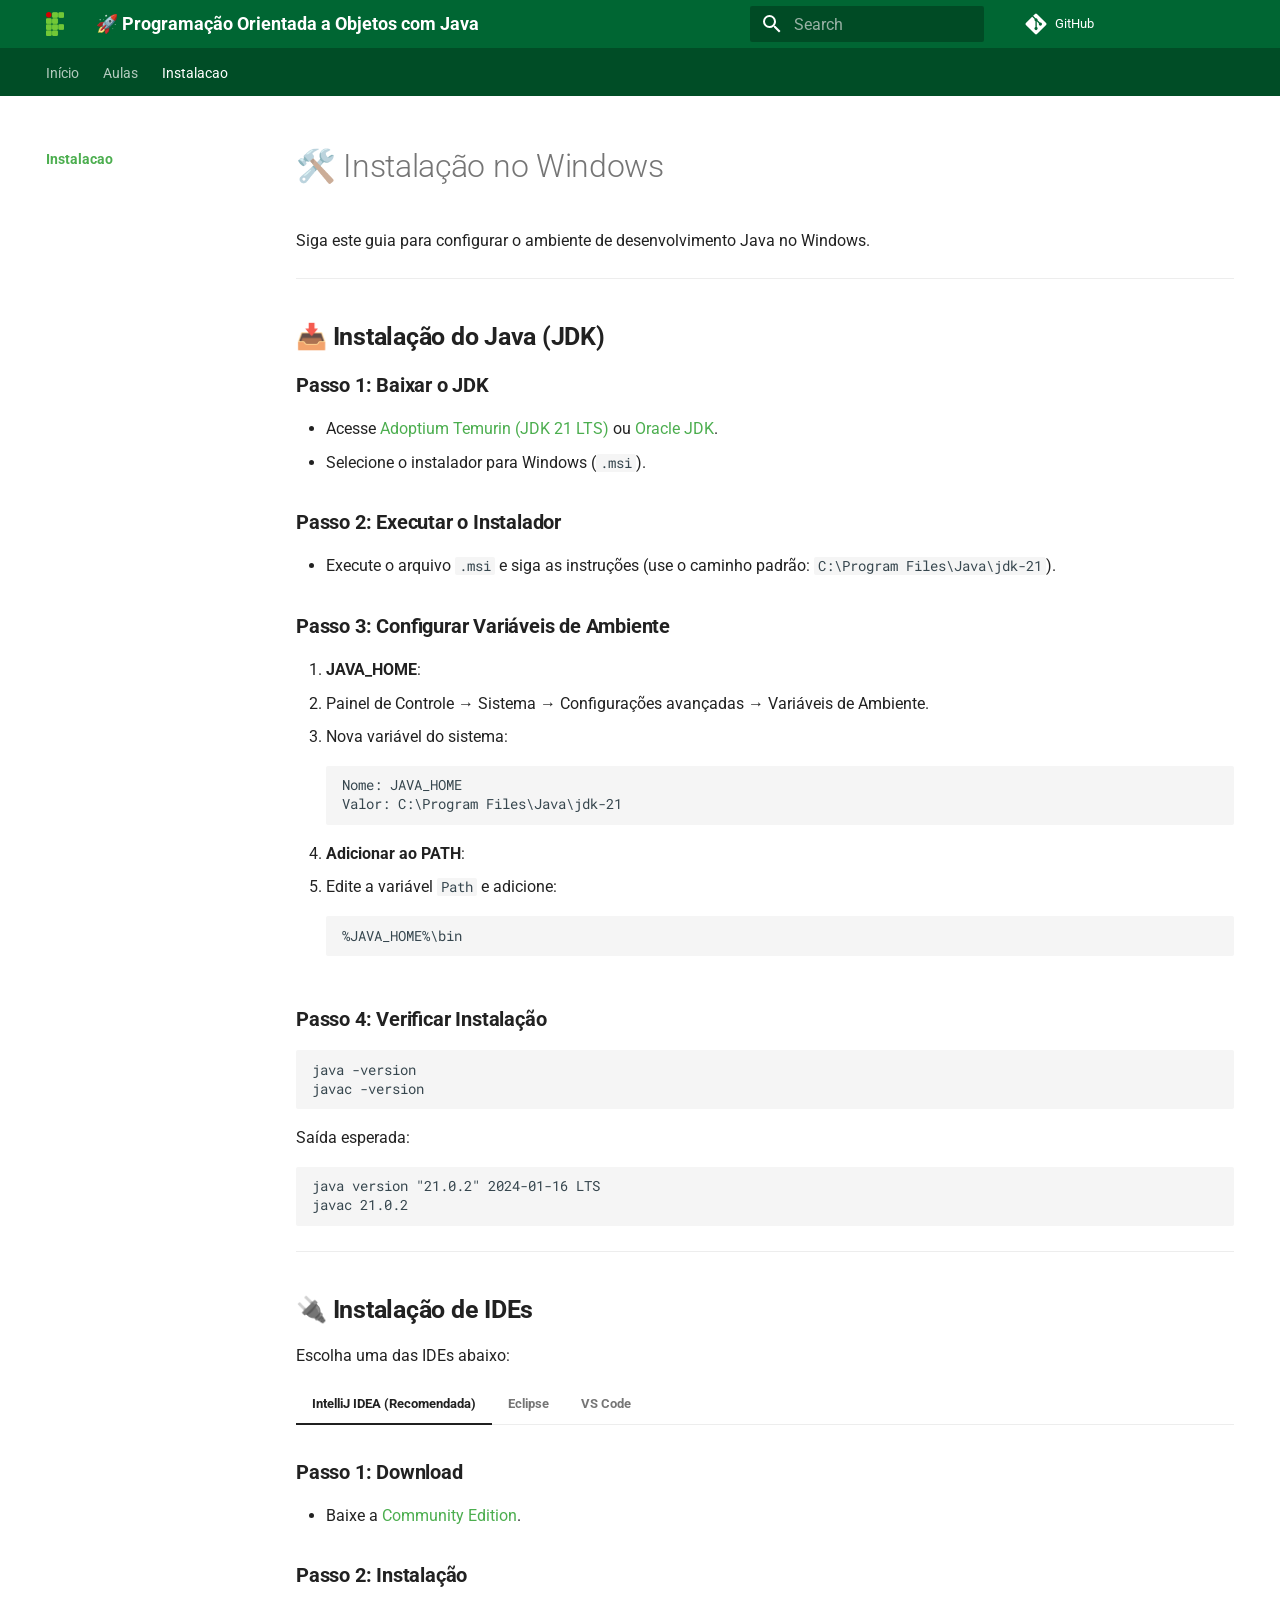
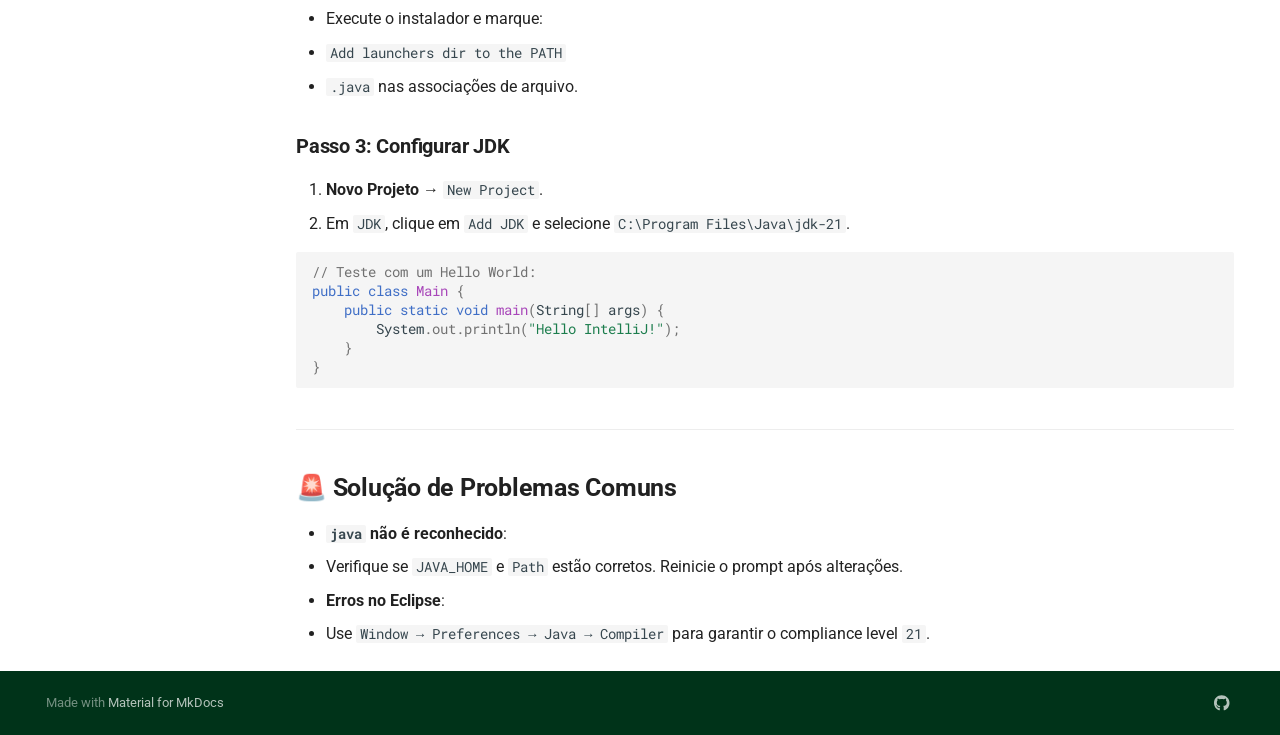
==== instalacao/index.html @ ed399cd9 "Deployed bd4372f with MkDocs version: 1.6.1" ====
<!doctype html>
<html lang="en" class="no-js">
  <head>
    
      <meta charset="utf-8">
      <meta name="viewport" content="width=device-width,initial-scale=1">
      
        <meta name="description" content="Site da disciplina">
      
      
      
        <link rel="canonical" href="https://lrlucena.github.io/aulas-java/instalacao/">
      
      
        <link rel="prev" href="../aulas/aula04/">
      
      
      
      <link rel="icon" href="../assets/images/favicon.png">
      <meta name="generator" content="mkdocs-1.6.1, mkdocs-material-9.6.11">
    
    
      
        <title>🛠️ Instalação no Windows - 🚀 Programação Orientada a Objetos com Java</title>
      
    
    
      <link rel="stylesheet" href="../assets/stylesheets/main.4af4bdda.min.css">
      
        
        <link rel="stylesheet" href="../assets/stylesheets/palette.06af60db.min.css">
      
      


    
    
      
    
    
      
        
        
        <link rel="preconnect" href="https://fonts.gstatic.com" crossorigin>
        <link rel="stylesheet" href="https://fonts.googleapis.com/css?family=Roboto:300,300i,400,400i,700,700i%7CRoboto+Mono:400,400i,700,700i&display=fallback">
        <style>:root{--md-text-font:"Roboto";--md-code-font:"Roboto Mono"}</style>
      
    
    
      <link rel="stylesheet" href="../stylesheets/extra.css">
    
    <script>__md_scope=new URL("..",location),__md_hash=e=>[...e].reduce(((e,_)=>(e<<5)-e+_.charCodeAt(0)),0),__md_get=(e,_=localStorage,t=__md_scope)=>JSON.parse(_.getItem(t.pathname+"."+e)),__md_set=(e,_,t=localStorage,a=__md_scope)=>{try{t.setItem(a.pathname+"."+e,JSON.stringify(_))}catch(e){}}</script>
    
      

    
    
    
  </head>
  
  
    
    
    
    
    
    <body dir="ltr" data-md-color-scheme="default" data-md-color-primary="green" data-md-color-accent="yellow">
  
    
    <input class="md-toggle" data-md-toggle="drawer" type="checkbox" id="__drawer" autocomplete="off">
    <input class="md-toggle" data-md-toggle="search" type="checkbox" id="__search" autocomplete="off">
    <label class="md-overlay" for="__drawer"></label>
    <div data-md-component="skip">
      
        
        <a href="#instalacao-do-java-jdk" class="md-skip">
          Skip to content
        </a>
      
    </div>
    <div data-md-component="announce">
      
    </div>
    
    
      

<header class="md-header" data-md-component="header">
  <nav class="md-header__inner md-grid" aria-label="Header">
    <a href=".." title="🚀 Programação Orientada a Objetos com Java" class="md-header__button md-logo" aria-label="🚀 Programação Orientada a Objetos com Java" data-md-component="logo">
      
  <img src="../assets/images/logo-ifrn.png" alt="logo">

    </a>
    <label class="md-header__button md-icon" for="__drawer">
      
      <svg xmlns="http://www.w3.org/2000/svg" viewBox="0 0 24 24"><path d="M3 6h18v2H3zm0 5h18v2H3zm0 5h18v2H3z"/></svg>
    </label>
    <div class="md-header__title" data-md-component="header-title">
      <div class="md-header__ellipsis">
        <div class="md-header__topic">
          <span class="md-ellipsis">
            🚀 Programação Orientada a Objetos com Java
          </span>
        </div>
        <div class="md-header__topic" data-md-component="header-topic">
          <span class="md-ellipsis">
            
              🛠️ Instalação no Windows
            
          </span>
        </div>
      </div>
    </div>
    
      
    
    
    
    
      
      
        <label class="md-header__button md-icon" for="__search">
          
          <svg xmlns="http://www.w3.org/2000/svg" viewBox="0 0 24 24"><path d="M9.5 3A6.5 6.5 0 0 1 16 9.5c0 1.61-.59 3.09-1.56 4.23l.27.27h.79l5 5-1.5 1.5-5-5v-.79l-.27-.27A6.52 6.52 0 0 1 9.5 16 6.5 6.5 0 0 1 3 9.5 6.5 6.5 0 0 1 9.5 3m0 2C7 5 5 7 5 9.5S7 14 9.5 14 14 12 14 9.5 12 5 9.5 5"/></svg>
        </label>
        <div class="md-search" data-md-component="search" role="dialog">
  <label class="md-search__overlay" for="__search"></label>
  <div class="md-search__inner" role="search">
    <form class="md-search__form" name="search">
      <input type="text" class="md-search__input" name="query" aria-label="Search" placeholder="Search" autocapitalize="off" autocorrect="off" autocomplete="off" spellcheck="false" data-md-component="search-query" required>
      <label class="md-search__icon md-icon" for="__search">
        
        <svg xmlns="http://www.w3.org/2000/svg" viewBox="0 0 24 24"><path d="M9.5 3A6.5 6.5 0 0 1 16 9.5c0 1.61-.59 3.09-1.56 4.23l.27.27h.79l5 5-1.5 1.5-5-5v-.79l-.27-.27A6.52 6.52 0 0 1 9.5 16 6.5 6.5 0 0 1 3 9.5 6.5 6.5 0 0 1 9.5 3m0 2C7 5 5 7 5 9.5S7 14 9.5 14 14 12 14 9.5 12 5 9.5 5"/></svg>
        
        <svg xmlns="http://www.w3.org/2000/svg" viewBox="0 0 24 24"><path d="M20 11v2H8l5.5 5.5-1.42 1.42L4.16 12l7.92-7.92L13.5 5.5 8 11z"/></svg>
      </label>
      <nav class="md-search__options" aria-label="Search">
        
        <button type="reset" class="md-search__icon md-icon" title="Clear" aria-label="Clear" tabindex="-1">
          
          <svg xmlns="http://www.w3.org/2000/svg" viewBox="0 0 24 24"><path d="M19 6.41 17.59 5 12 10.59 6.41 5 5 6.41 10.59 12 5 17.59 6.41 19 12 13.41 17.59 19 19 17.59 13.41 12z"/></svg>
        </button>
      </nav>
      
    </form>
    <div class="md-search__output">
      <div class="md-search__scrollwrap" tabindex="0" data-md-scrollfix>
        <div class="md-search-result" data-md-component="search-result">
          <div class="md-search-result__meta">
            Initializing search
          </div>
          <ol class="md-search-result__list" role="presentation"></ol>
        </div>
      </div>
    </div>
  </div>
</div>
      
    
    
      <div class="md-header__source">
        <a href="https://github.com/lrlucena/aulas-java" title="Go to repository" class="md-source" data-md-component="source">
  <div class="md-source__icon md-icon">
    
    <svg xmlns="http://www.w3.org/2000/svg" viewBox="0 0 448 512"><!--! Font Awesome Free 6.7.2 by @fontawesome - https://fontawesome.com License - https://fontawesome.com/license/free (Icons: CC BY 4.0, Fonts: SIL OFL 1.1, Code: MIT License) Copyright 2024 Fonticons, Inc.--><path d="M439.55 236.05 244 40.45a28.87 28.87 0 0 0-40.81 0l-40.66 40.63 51.52 51.52c27.06-9.14 52.68 16.77 43.39 43.68l49.66 49.66c34.23-11.8 61.18 31 35.47 56.69-26.49 26.49-70.21-2.87-56-37.34L240.22 199v121.85c25.3 12.54 22.26 41.85 9.08 55a34.34 34.34 0 0 1-48.55 0c-17.57-17.6-11.07-46.91 11.25-56v-123c-20.8-8.51-24.6-30.74-18.64-45L142.57 101 8.45 235.14a28.86 28.86 0 0 0 0 40.81l195.61 195.6a28.86 28.86 0 0 0 40.8 0l194.69-194.69a28.86 28.86 0 0 0 0-40.81"/></svg>
  </div>
  <div class="md-source__repository">
    GitHub
  </div>
</a>
      </div>
    
  </nav>
  
</header>
    
    <div class="md-container" data-md-component="container">
      
      
        
          
            
<nav class="md-tabs" aria-label="Tabs" data-md-component="tabs">
  <div class="md-grid">
    <ul class="md-tabs__list">
      
        
  
  
  
  
    <li class="md-tabs__item">
      <a href=".." class="md-tabs__link">
        
  
  
    
  
  Início

      </a>
    </li>
  

      
        
  
  
  
  
    
    
      <li class="md-tabs__item">
        <a href="../aulas/aula01/" class="md-tabs__link">
          
  
  
    
  
  Aulas

        </a>
      </li>
    
  

      
        
  
  
  
    
  
  
    
    
      <li class="md-tabs__item md-tabs__item--active">
        <a href="./" class="md-tabs__link">
          
  
  
    
  
  Instalacao

        </a>
      </li>
    
  

      
    </ul>
  </div>
</nav>
          
        
      
      <main class="md-main" data-md-component="main">
        <div class="md-main__inner md-grid">
          
            
              
              <div class="md-sidebar md-sidebar--primary" data-md-component="sidebar" data-md-type="navigation" >
                <div class="md-sidebar__scrollwrap">
                  <div class="md-sidebar__inner">
                    


  


  

<nav class="md-nav md-nav--primary md-nav--lifted md-nav--integrated" aria-label="Navigation" data-md-level="0">
  <label class="md-nav__title" for="__drawer">
    <a href=".." title="🚀 Programação Orientada a Objetos com Java" class="md-nav__button md-logo" aria-label="🚀 Programação Orientada a Objetos com Java" data-md-component="logo">
      
  <img src="../assets/images/logo-ifrn.png" alt="logo">

    </a>
    🚀 Programação Orientada a Objetos com Java
  </label>
  
    <div class="md-nav__source">
      <a href="https://github.com/lrlucena/aulas-java" title="Go to repository" class="md-source" data-md-component="source">
  <div class="md-source__icon md-icon">
    
    <svg xmlns="http://www.w3.org/2000/svg" viewBox="0 0 448 512"><!--! Font Awesome Free 6.7.2 by @fontawesome - https://fontawesome.com License - https://fontawesome.com/license/free (Icons: CC BY 4.0, Fonts: SIL OFL 1.1, Code: MIT License) Copyright 2024 Fonticons, Inc.--><path d="M439.55 236.05 244 40.45a28.87 28.87 0 0 0-40.81 0l-40.66 40.63 51.52 51.52c27.06-9.14 52.68 16.77 43.39 43.68l49.66 49.66c34.23-11.8 61.18 31 35.47 56.69-26.49 26.49-70.21-2.87-56-37.34L240.22 199v121.85c25.3 12.54 22.26 41.85 9.08 55a34.34 34.34 0 0 1-48.55 0c-17.57-17.6-11.07-46.91 11.25-56v-123c-20.8-8.51-24.6-30.74-18.64-45L142.57 101 8.45 235.14a28.86 28.86 0 0 0 0 40.81l195.61 195.6a28.86 28.86 0 0 0 40.8 0l194.69-194.69a28.86 28.86 0 0 0 0-40.81"/></svg>
  </div>
  <div class="md-source__repository">
    GitHub
  </div>
</a>
    </div>
  
  <ul class="md-nav__list" data-md-scrollfix>
    
      
      
  
  
  
  
    <li class="md-nav__item">
      <a href=".." class="md-nav__link">
        
  
  
  <span class="md-ellipsis">
    Início
    
  </span>
  

      </a>
    </li>
  

    
      
      
  
  
  
  
    
    
      
        
      
        
      
        
      
        
      
    
    
    
      
      
    
    
    <li class="md-nav__item md-nav__item--nested">
      
        
        
        <input class="md-nav__toggle md-toggle " type="checkbox" id="__nav_2" >
        
          
          <label class="md-nav__link" for="__nav_2" id="__nav_2_label" tabindex="0">
            
  
  
  <span class="md-ellipsis">
    Aulas
    
  </span>
  

            <span class="md-nav__icon md-icon"></span>
          </label>
        
        <nav class="md-nav" data-md-level="1" aria-labelledby="__nav_2_label" aria-expanded="false">
          <label class="md-nav__title" for="__nav_2">
            <span class="md-nav__icon md-icon"></span>
            Aulas
          </label>
          <ul class="md-nav__list" data-md-scrollfix>
            
              
                
  
  
  
  
    <li class="md-nav__item">
      <a href="../aulas/aula01/" class="md-nav__link">
        
  
  
  <span class="md-ellipsis">
    Aula 01 - Linguagem Java
    
  </span>
  

      </a>
    </li>
  

              
            
              
                
  
  
  
  
    <li class="md-nav__item">
      <a href="../aulas/aula02/" class="md-nav__link">
        
  
  
  <span class="md-ellipsis">
    Aula 02 - 🖥️ Como o Java Funciona
    
  </span>
  

      </a>
    </li>
  

              
            
              
                
  
  
  
  
    <li class="md-nav__item">
      <a href="../aulas/aula03/" class="md-nav__link">
        
  
  
  <span class="md-ellipsis">
    Aula 03 - 📦 Tipos Primitivos
    
  </span>
  

      </a>
    </li>
  

              
            
              
                
  
  
  
  
    <li class="md-nav__item">
      <a href="../aulas/aula04/" class="md-nav__link">
        
  
  
  <span class="md-ellipsis">
    ⌨️ Aula 04 - Entrada e Saída
    
  </span>
  

      </a>
    </li>
  

              
            
          </ul>
        </nav>
      
    </li>
  

    
      
      
  
  
    
  
  
  
    
    
      
        
          
        
      
    
    
    
      
        
        
      
      
    
    
    <li class="md-nav__item md-nav__item--active md-nav__item--section md-nav__item--nested">
      
        
        
        <input class="md-nav__toggle md-toggle " type="checkbox" id="__nav_3" checked>
        
          
          <div class="md-nav__link md-nav__container">
            <a href="./" class="md-nav__link md-nav__link--active">
              
  
  
  <span class="md-ellipsis">
    Instalacao
    
  </span>
  

            </a>
            
          </div>
        
        <nav class="md-nav" data-md-level="1" aria-labelledby="__nav_3_label" aria-expanded="true">
          <label class="md-nav__title" for="__nav_3">
            <span class="md-nav__icon md-icon"></span>
            Instalacao
          </label>
          <ul class="md-nav__list" data-md-scrollfix>
            
              
            
          </ul>
        </nav>
      
    </li>
  

    
  </ul>
</nav>
                  </div>
                </div>
              </div>
            
            
          
          
            <div class="md-content" data-md-component="content">
              <article class="md-content__inner md-typeset">
                
                  


  
  


  <h1>🛠️ Instalação no Windows</h1>

<p>Siga este guia para configurar o ambiente de desenvolvimento Java no Windows.</p>
<hr />
<h2 id="instalacao-do-java-jdk">📥 <strong>Instalação do Java (JDK)</strong><a class="headerlink" href="#instalacao-do-java-jdk" title="Permanent link">&para;</a></h2>
<h3 id="passo-1-baixar-o-jdk"><strong>Passo 1: Baixar o JDK</strong><a class="headerlink" href="#passo-1-baixar-o-jdk" title="Permanent link">&para;</a></h3>
<ul>
<li>Acesse <a href="https://adoptium.net/">Adoptium Temurin (JDK 21 LTS)</a> ou <a href="https://www.oracle.com/java/technologies/downloads/">Oracle JDK</a>.</li>
<li>Selecione o instalador para Windows (<code>.msi</code>).</li>
</ul>
<h3 id="passo-2-executar-o-instalador"><strong>Passo 2: Executar o Instalador</strong><a class="headerlink" href="#passo-2-executar-o-instalador" title="Permanent link">&para;</a></h3>
<ul>
<li>Execute o arquivo <code>.msi</code> e siga as instruções (use o caminho padrão: <code>C:\Program Files\Java\jdk-21</code>).</li>
</ul>
<h3 id="passo-3-configurar-variaveis-de-ambiente"><strong>Passo 3: Configurar Variáveis de Ambiente</strong><a class="headerlink" href="#passo-3-configurar-variaveis-de-ambiente" title="Permanent link">&para;</a></h3>
<ol>
<li><strong>JAVA_HOME</strong>:</li>
<li>Painel de Controle → Sistema → Configurações avançadas → Variáveis de Ambiente.</li>
<li>Nova variável do sistema:
     <div class="highlight"><pre><span></span><code>Nome: JAVA_HOME
Valor: C:\Program Files\Java\jdk-21
</code></pre></div></li>
<li><strong>Adicionar ao PATH</strong>:</li>
<li>Edite a variável <code>Path</code> e adicione:
     <div class="highlight"><pre><span></span><code>%JAVA_HOME%\bin
</code></pre></div></li>
</ol>
<h3 id="passo-4-verificar-instalacao"><strong>Passo 4: Verificar Instalação</strong><a class="headerlink" href="#passo-4-verificar-instalacao" title="Permanent link">&para;</a></h3>
<p><div class="highlight"><pre><span></span><code>java -version
javac -version
</code></pre></div>
Saída esperada:
<div class="highlight"><pre><span></span><code>java version &quot;21.0.2&quot; 2024-01-16 LTS
javac 21.0.2
</code></pre></div></p>
<hr />
<h2 id="instalacao-de-ides">🔌 <strong>Instalação de IDEs</strong><a class="headerlink" href="#instalacao-de-ides" title="Permanent link">&para;</a></h2>
<p>Escolha uma das IDEs abaixo:</p>
<div class="tabbed-set tabbed-alternate" data-tabs="1:3"><input checked="checked" id="__tabbed_1_1" name="__tabbed_1" type="radio" /><input id="__tabbed_1_2" name="__tabbed_1" type="radio" /><input id="__tabbed_1_3" name="__tabbed_1" type="radio" /><div class="tabbed-labels"><label for="__tabbed_1_1">IntelliJ IDEA (Recomendada)</label><label for="__tabbed_1_2">Eclipse</label><label for="__tabbed_1_3">VS Code</label></div>
<div class="tabbed-content">
<div class="tabbed-block">
<h3 id="passo-1-download"><strong>Passo 1: Download</strong><a class="headerlink" href="#passo-1-download" title="Permanent link">&para;</a></h3>
<ul>
<li>Baixe a <a href="https://www.jetbrains.com/idea/download/">Community Edition</a>.</li>
</ul>
<h3 id="passo-2-instalacao"><strong>Passo 2: Instalação</strong><a class="headerlink" href="#passo-2-instalacao" title="Permanent link">&para;</a></h3>
<ul>
<li>Execute o instalador e marque:</li>
<li><code>Add launchers dir to the PATH</code></li>
<li><code>.java</code> nas associações de arquivo.</li>
</ul>
<h3 id="passo-3-configurar-jdk"><strong>Passo 3: Configurar JDK</strong><a class="headerlink" href="#passo-3-configurar-jdk" title="Permanent link">&para;</a></h3>
<ol>
<li><strong>Novo Projeto</strong> → <code>New Project</code>.</li>
<li>Em <code>JDK</code>, clique em <code>Add JDK</code> e selecione <code>C:\Program Files\Java\jdk-21</code>.</li>
</ol>
<div class="highlight"><pre><span></span><code><span class="c1">// Teste com um Hello World:</span>
<span class="kd">public</span><span class="w"> </span><span class="kd">class</span> <span class="nc">Main</span><span class="w"> </span><span class="p">{</span>
<span class="w">    </span><span class="kd">public</span><span class="w"> </span><span class="kd">static</span><span class="w"> </span><span class="kt">void</span><span class="w"> </span><span class="nf">main</span><span class="p">(</span><span class="n">String</span><span class="o">[]</span><span class="w"> </span><span class="n">args</span><span class="p">)</span><span class="w"> </span><span class="p">{</span>
<span class="w">        </span><span class="n">System</span><span class="p">.</span><span class="na">out</span><span class="p">.</span><span class="na">println</span><span class="p">(</span><span class="s">&quot;Hello IntelliJ!&quot;</span><span class="p">);</span>
<span class="w">    </span><span class="p">}</span>
<span class="p">}</span>
</code></pre></div>
</div>
<div class="tabbed-block">
<h3 id="passo-1-download_1"><strong>Passo 1: Download</strong><a class="headerlink" href="#passo-1-download_1" title="Permanent link">&para;</a></h3>
<ul>
<li>Baixe <a href="https://www.eclipse.org/downloads/">Eclipse IDE for Java Developers</a>.</li>
</ul>
<h3 id="passo-2-instalacao_1"><strong>Passo 2: Instalação</strong><a class="headerlink" href="#passo-2-instalacao_1" title="Permanent link">&para;</a></h3>
<ul>
<li>Extraia o arquivo <code>.zip</code> em uma pasta (ex: <code>C:\eclipse</code>).</li>
<li>Execute <code>eclipse.exe</code>.</li>
</ul>
<h3 id="passo-3-configurar-jdk_1"><strong>Passo 3: Configurar JDK</strong><a class="headerlink" href="#passo-3-configurar-jdk_1" title="Permanent link">&para;</a></h3>
<ol>
<li><strong>Window → Preferences → Java → Installed JREs</strong>.</li>
<li>Clique em <code>Add</code> → <code>Standard VM</code> → Selecione o diretório do JDK 21.</li>
</ol>
</div>
<div class="tabbed-block">
<h3 id="passo-1-instalar-vs-code"><strong>Passo 1: Instalar VS Code</strong><a class="headerlink" href="#passo-1-instalar-vs-code" title="Permanent link">&para;</a></h3>
<ul>
<li>Baixe do <a href="https://code.visualstudio.com/">site oficial</a>.</li>
</ul>
<h3 id="passo-2-extensao-java"><strong>Passo 2: Extensão Java</strong><a class="headerlink" href="#passo-2-extensao-java" title="Permanent link">&para;</a></h3>
<ul>
<li>Instale a extensão <a href="https://marketplace.visualstudio.com/items?itemName=vscjava.vscode-java-pack">Extension Pack for Java</a>.</li>
</ul>
<h3 id="passo-3-configurar-jdk_2"><strong>Passo 3: Configurar JDK</strong><a class="headerlink" href="#passo-3-configurar-jdk_2" title="Permanent link">&para;</a></h3>
<ol>
<li>Aperte <code>Ctrl + Shift + P</code> → <code>Java: Configure Java Runtime</code>.</li>
<li>Selecione o JDK 21 na lista.</li>
</ol>
<div class="highlight"><pre><span></span><code><span class="c1">// Crie um arquivo `Main.java` e execute com F5:</span>
<span class="kd">public</span><span class="w"> </span><span class="kd">class</span> <span class="nc">Main</span><span class="w"> </span><span class="p">{</span>
<span class="w">    </span><span class="kd">public</span><span class="w"> </span><span class="kd">static</span><span class="w"> </span><span class="kt">void</span><span class="w"> </span><span class="nf">main</span><span class="p">(</span><span class="n">String</span><span class="o">[]</span><span class="w"> </span><span class="n">args</span><span class="p">)</span><span class="w"> </span><span class="p">{</span>
<span class="w">        </span><span class="n">System</span><span class="p">.</span><span class="na">out</span><span class="p">.</span><span class="na">println</span><span class="p">(</span><span class="s">&quot;Hello VS Code!&quot;</span><span class="p">);</span>
<span class="w">    </span><span class="p">}</span>
<span class="p">}</span>
</code></pre></div>
</div>
</div>
</div>
<hr />
<h2 id="solucao-de-problemas-comuns">🚨 <strong>Solução de Problemas Comuns</strong><a class="headerlink" href="#solucao-de-problemas-comuns" title="Permanent link">&para;</a></h2>
<ul>
<li><strong><code>java</code> não é reconhecido</strong>:  </li>
<li>
<p>Verifique se <code>JAVA_HOME</code> e <code>Path</code> estão corretos. Reinicie o prompt após alterações.</p>
</li>
<li>
<p><strong>Erros no Eclipse</strong>:  </p>
</li>
<li>Use <code>Window → Preferences → Java → Compiler</code> para garantir o compliance level <code>21</code>.</li>
</ul>







  
  






                
              </article>
            </div>
          
          
<script>var target=document.getElementById(location.hash.slice(1));target&&target.name&&(target.checked=target.name.startsWith("__tabbed_"))</script>
        </div>
        
          <button type="button" class="md-top md-icon" data-md-component="top" hidden>
  
  <svg xmlns="http://www.w3.org/2000/svg" viewBox="0 0 24 24"><path d="M13 20h-2V8l-5.5 5.5-1.42-1.42L12 4.16l7.92 7.92-1.42 1.42L13 8z"/></svg>
  Back to top
</button>
        
      </main>
      
        <footer class="md-footer">
  
  <div class="md-footer-meta md-typeset">
    <div class="md-footer-meta__inner md-grid">
      <div class="md-copyright">
  
  
    Made with
    <a href="https://squidfunk.github.io/mkdocs-material/" target="_blank" rel="noopener">
      Material for MkDocs
    </a>
  
</div>
      
        <div class="md-social">
  
    
    
    
    
      
      
    
    <a href="https://github.com/ifrn" target="_blank" rel="noopener" title="github.com" class="md-social__link">
      <svg xmlns="http://www.w3.org/2000/svg" viewBox="0 0 496 512"><!--! Font Awesome Free 6.7.2 by @fontawesome - https://fontawesome.com License - https://fontawesome.com/license/free (Icons: CC BY 4.0, Fonts: SIL OFL 1.1, Code: MIT License) Copyright 2024 Fonticons, Inc.--><path d="M165.9 397.4c0 2-2.3 3.6-5.2 3.6-3.3.3-5.6-1.3-5.6-3.6 0-2 2.3-3.6 5.2-3.6 3-.3 5.6 1.3 5.6 3.6m-31.1-4.5c-.7 2 1.3 4.3 4.3 4.9 2.6 1 5.6 0 6.2-2s-1.3-4.3-4.3-5.2c-2.6-.7-5.5.3-6.2 2.3m44.2-1.7c-2.9.7-4.9 2.6-4.6 4.9.3 2 2.9 3.3 5.9 2.6 2.9-.7 4.9-2.6 4.6-4.6-.3-1.9-3-3.2-5.9-2.9M244.8 8C106.1 8 0 113.3 0 252c0 110.9 69.8 205.8 169.5 239.2 12.8 2.3 17.3-5.6 17.3-12.1 0-6.2-.3-40.4-.3-61.4 0 0-70 15-84.7-29.8 0 0-11.4-29.1-27.8-36.6 0 0-22.9-15.7 1.6-15.4 0 0 24.9 2 38.6 25.8 21.9 38.6 58.6 27.5 72.9 20.9 2.3-16 8.8-27.1 16-33.7-55.9-6.2-112.3-14.3-112.3-110.5 0-27.5 7.6-41.3 23.6-58.9-2.6-6.5-11.1-33.3 2.6-67.9 20.9-6.5 69 27 69 27 20-5.6 41.5-8.5 62.8-8.5s42.8 2.9 62.8 8.5c0 0 48.1-33.6 69-27 13.7 34.7 5.2 61.4 2.6 67.9 16 17.7 25.8 31.5 25.8 58.9 0 96.5-58.9 104.2-114.8 110.5 9.2 7.9 17 22.9 17 46.4 0 33.7-.3 75.4-.3 83.6 0 6.5 4.6 14.4 17.3 12.1C428.2 457.8 496 362.9 496 252 496 113.3 383.5 8 244.8 8M97.2 352.9c-1.3 1-1 3.3.7 5.2 1.6 1.6 3.9 2.3 5.2 1 1.3-1 1-3.3-.7-5.2-1.6-1.6-3.9-2.3-5.2-1m-10.8-8.1c-.7 1.3.3 2.9 2.3 3.9 1.6 1 3.6.7 4.3-.7.7-1.3-.3-2.9-2.3-3.9-2-.6-3.6-.3-4.3.7m32.4 35.6c-1.6 1.3-1 4.3 1.3 6.2 2.3 2.3 5.2 2.6 6.5 1 1.3-1.3.7-4.3-1.3-6.2-2.2-2.3-5.2-2.6-6.5-1m-11.4-14.7c-1.6 1-1.6 3.6 0 5.9s4.3 3.3 5.6 2.3c1.6-1.3 1.6-3.9 0-6.2-1.4-2.3-4-3.3-5.6-2"/></svg>
    </a>
  
</div>
      
    </div>
  </div>
</footer>
      
    </div>
    <div class="md-dialog" data-md-component="dialog">
      <div class="md-dialog__inner md-typeset"></div>
    </div>
    
    
    
      
      <script id="__config" type="application/json">{"base": "..", "features": ["navigation.tabs", "navigation.indexes", "toc.integrate", "navigation.top"], "search": "../assets/javascripts/workers/search.f8cc74c7.min.js", "tags": null, "translations": {"clipboard.copied": "Copied to clipboard", "clipboard.copy": "Copy to clipboard", "search.result.more.one": "1 more on this page", "search.result.more.other": "# more on this page", "search.result.none": "No matching documents", "search.result.one": "1 matching document", "search.result.other": "# matching documents", "search.result.placeholder": "Type to start searching", "search.result.term.missing": "Missing", "select.version": "Select version"}, "version": null}</script>
    
    
      <script src="../assets/javascripts/bundle.c8b220af.min.js"></script>
      
    
  </body>
</html>
---- assets/stylesheets/main.4af4bdda.min.css ----
@charset "UTF-8";html{-webkit-text-size-adjust:none;-moz-text-size-adjust:none;text-size-adjust:none;box-sizing:border-box}*,:after,:before{box-sizing:inherit}@media (prefers-reduced-motion){*,:after,:before{transition:none!important}}body{margin:0}a,button,input,label{-webkit-tap-highlight-color:transparent}a{color:inherit;text-decoration:none}hr{border:0;box-sizing:initial;display:block;height:.05rem;overflow:visible;padding:0}small{font-size:80%}sub,sup{line-height:1em}img{border-style:none}table{border-collapse:initial;border-spacing:0}td,th{font-weight:400;vertical-align:top}button{background:#0000;border:0;font-family:inherit;font-size:inherit;margin:0;padding:0}input{border:0;outline:none}:root{--md-primary-fg-color:#4051b5;--md-primary-fg-color--light:#5d6cc0;--md-primary-fg-color--dark:#303fa1;--md-primary-bg-color:#fff;--md-primary-bg-color--light:#ffffffb3;--md-accent-fg-color:#526cfe;--md-accent-fg-color--transparent:#526cfe1a;--md-accent-bg-color:#fff;--md-accent-bg-color--light:#ffffffb3}[data-md-color-scheme=default]{color-scheme:light}[data-md-color-scheme=default] img[src$="#gh-dark-mode-only"],[data-md-color-scheme=default] img[src$="#only-dark"]{display:none}:root,[data-md-color-scheme=default]{--md-hue:225deg;--md-default-fg-color:#000000de;--md-default-fg-color--light:#0000008a;--md-default-fg-color--lighter:#00000052;--md-default-fg-color--lightest:#00000012;--md-default-bg-color:#fff;--md-default-bg-color--light:#ffffffb3;--md-default-bg-color--lighter:#ffffff4d;--md-default-bg-color--lightest:#ffffff1f;--md-code-fg-color:#36464e;--md-code-bg-color:#f5f5f5;--md-code-hl-color:#4287ff;--md-code-hl-color--light:#4287ff1a;--md-code-hl-number-color:#d52a2a;--md-code-hl-special-color:#db1457;--md-code-hl-function-color:#a846b9;--md-code-hl-constant-color:#6e59d9;--md-code-hl-keyword-color:#3f6ec6;--md-code-hl-string-color:#1c7d4d;--md-code-hl-name-color:var(--md-code-fg-color);--md-code-hl-operator-color:var(--md-default-fg-color--light);--md-code-hl-punctuation-color:var(--md-default-fg-color--light);--md-code-hl-comment-color:var(--md-default-fg-color--light);--md-code-hl-generic-color:var(--md-default-fg-color--light);--md-code-hl-variable-color:var(--md-default-fg-color--light);--md-typeset-color:var(--md-default-fg-color);--md-typeset-a-color:var(--md-primary-fg-color);--md-typeset-del-color:#f5503d26;--md-typeset-ins-color:#0bd57026;--md-typeset-kbd-color:#fafafa;--md-typeset-kbd-accent-color:#fff;--md-typeset-kbd-border-color:#b8b8b8;--md-typeset-mark-color:#ffff0080;--md-typeset-table-color:#0000001f;--md-typeset-table-color--light:rgba(0,0,0,.035);--md-admonition-fg-color:var(--md-default-fg-color);--md-admonition-bg-color:var(--md-default-bg-color);--md-warning-fg-color:#000000de;--md-warning-bg-color:#ff9;--md-footer-fg-color:#fff;--md-footer-fg-color--light:#ffffffb3;--md-footer-fg-color--lighter:#ffffff73;--md-footer-bg-color:#000000de;--md-footer-bg-color--dark:#00000052;--md-shadow-z1:0 0.2rem 0.5rem #0000000d,0 0 0.05rem #0000001a;--md-shadow-z2:0 0.2rem 0.5rem #0000001a,0 0 0.05rem #00000040;--md-shadow-z3:0 0.2rem 0.5rem #0003,0 0 0.05rem #00000059}.md-icon svg{fill:currentcolor;display:block;height:1.2rem;width:1.2rem}body{-webkit-font-smoothing:antialiased;-moz-osx-font-smoothing:grayscale;--md-text-font-family:var(--md-text-font,_),-apple-system,BlinkMacSystemFont,Helvetica,Arial,sans-serif;--md-code-font-family:var(--md-code-font,_),SFMono-Regular,Consolas,Menlo,monospace}aside,body,input{font-feature-settings:"kern","liga";color:var(--md-typeset-color);font-family:var(--md-text-font-family)}code,kbd,pre{font-feature-settings:"kern";font-family:var(--md-code-font-family)}:root{--md-typeset-table-sort-icon:url('data:image/svg+xml;charset=utf-8,<svg xmlns="http://www.w3.org/2000/svg" viewBox="0 0 24 24"><path d="m18 21-4-4h3V7h-3l4-4 4 4h-3v10h3M2 19v-2h10v2M2 13v-2h7v2M2 7V5h4v2z"/></svg>');--md-typeset-table-sort-icon--asc:url('data:image/svg+xml;charset=utf-8,<svg xmlns="http://www.w3.org/2000/svg" viewBox="0 0 24 24"><path d="M19 17h3l-4 4-4-4h3V3h2M2 17h10v2H2M6 5v2H2V5m0 6h7v2H2z"/></svg>');--md-typeset-table-sort-icon--desc:url('data:image/svg+xml;charset=utf-8,<svg xmlns="http://www.w3.org/2000/svg" viewBox="0 0 24 24"><path d="M19 7h3l-4-4-4 4h3v14h2M2 17h10v2H2M6 5v2H2V5m0 6h7v2H2z"/></svg>')}.md-typeset{-webkit-print-color-adjust:exact;color-adjust:exact;font-size:.8rem;line-height:1.6;overflow-wrap:break-word}@media print{.md-typeset{font-size:.68rem}}.md-typeset blockquote,.md-typeset dl,.md-typeset figure,.md-typeset ol,.md-typeset pre,.md-typeset ul{margin-bottom:1em;margin-top:1em}.md-typeset h1{color:var(--md-default-fg-color--light);font-size:2em;line-height:1.3;margin:0 0 1.25em}.md-typeset h1,.md-typeset h2{font-weight:300;letter-spacing:-.01em}.md-typeset h2{font-size:1.5625em;line-height:1.4;margin:1.6em 0 .64em}.md-typeset h3{font-size:1.25em;font-weight:400;letter-spacing:-.01em;line-height:1.5;margin:1.6em 0 .8em}.md-typeset h2+h3{margin-top:.8em}.md-typeset h4{font-weight:700;letter-spacing:-.01em;margin:1em 0}.md-typeset h5,.md-typeset h6{color:var(--md-default-fg-color--light);font-size:.8em;font-weight:700;letter-spacing:-.01em;margin:1.25em 0}.md-typeset h5{text-transform:uppercase}.md-typeset h5 code{text-transform:none}.md-typeset hr{border-bottom:.05rem solid var(--md-default-fg-color--lightest);display:flow-root;margin:1.5em 0}.md-typeset a{color:var(--md-typeset-a-color);word-break:break-word}.md-typeset a,.md-typeset a:before{transition:color 125ms}.md-typeset a:focus,.md-typeset a:hover{color:var(--md-accent-fg-color)}.md-typeset a:focus code,.md-typeset a:hover code{background-color:var(--md-accent-fg-color--transparent)}.md-typeset a code{color:currentcolor;transition:background-color 125ms}.md-typeset a.focus-visible{outline-color:var(--md-accent-fg-color);outline-offset:.2rem}.md-typeset code,.md-typeset kbd,.md-typeset pre{color:var(--md-code-fg-color);direction:ltr;font-variant-ligatures:none}@media print{.md-typeset code,.md-typeset kbd,.md-typeset pre{white-space:pre-wrap}}.md-typeset code{background-color:var(--md-code-bg-color);border-radius:.1rem;-webkit-box-decoration-break:clone;box-decoration-break:clone;font-size:.85em;padding:0 .2941176471em;word-break:break-word}.md-typeset code:not(.focus-visible){-webkit-tap-highlight-color:transparent;outline:none}.md-typeset pre{display:flow-root;line-height:1.4;position:relative}.md-typeset pre>code{-webkit-box-decoration-break:slice;box-decoration-break:slice;box-shadow:none;display:block;margin:0;outline-color:var(--md-accent-fg-color);overflow:auto;padding:.7720588235em 1.1764705882em;scrollbar-color:var(--md-default-fg-color--lighter) #0000;scrollbar-width:thin;touch-action:auto;word-break:normal}.md-typeset pre>code:hover{scrollbar-color:var(--md-accent-fg-color) #0000}.md-typeset pre>code::-webkit-scrollbar{height:.2rem;width:.2rem}.md-typeset pre>code::-webkit-scrollbar-thumb{background-color:var(--md-default-fg-color--lighter)}.md-typeset pre>code::-webkit-scrollbar-thumb:hover{background-color:var(--md-accent-fg-color)}.md-typeset kbd{background-color:var(--md-typeset-kbd-color);border-radius:.1rem;box-shadow:0 .1rem 0 .05rem var(--md-typeset-kbd-border-color),0 .1rem 0 var(--md-typeset-kbd-border-color),0 -.1rem .2rem var(--md-typeset-kbd-accent-color) inset;color:var(--md-default-fg-color);display:inline-block;font-size:.75em;padding:0 .6666666667em;vertical-align:text-top;word-break:break-word}.md-typeset mark{background-color:var(--md-typeset-mark-color);-webkit-box-decoration-break:clone;box-decoration-break:clone;color:inherit;word-break:break-word}.md-typeset abbr{border-bottom:.05rem dotted var(--md-default-fg-color--light);cursor:help;text-decoration:none}.md-typeset small{opacity:.75}[dir=ltr] .md-typeset sub,[dir=ltr] .md-typeset sup{margin-left:.078125em}[dir=rtl] .md-typeset sub,[dir=rtl] .md-typeset sup{margin-right:.078125em}[dir=ltr] .md-typeset blockquote{padding-left:.6rem}[dir=rtl] .md-typeset blockquote{padding-right:.6rem}[dir=ltr] .md-typeset blockquote{border-left:.2rem solid var(--md-default-fg-color--lighter)}[dir=rtl] .md-typeset blockquote{border-right:.2rem solid var(--md-default-fg-color--lighter)}.md-typeset blockquote{color:var(--md-default-fg-color--light);margin-left:0;margin-right:0}.md-typeset ul{list-style-type:disc}.md-typeset ul[type]{list-style-type:revert-layer}[dir=ltr] .md-typeset ol,[dir=ltr] .md-typeset ul{margin-left:.625em}[dir=rtl] .md-typeset ol,[dir=rtl] .md-typeset ul{margin-right:.625em}.md-typeset ol,.md-typeset ul{padding:0}.md-typeset ol:not([hidden]),.md-typeset ul:not([hidden]){display:flow-root}.md-typeset ol ol,.md-typeset ul ol{list-style-type:lower-alpha}.md-typeset ol ol ol,.md-typeset ul ol ol{list-style-type:lower-roman}.md-typeset ol ol ol ol,.md-typeset ul ol ol ol{list-style-type:upper-alpha}.md-typeset ol ol ol ol ol,.md-typeset ul ol ol ol ol{list-style-type:upper-roman}.md-typeset ol[type],.md-typeset ul[type]{list-style-type:revert-layer}[dir=ltr] .md-typeset ol li,[dir=ltr] .md-typeset ul li{margin-left:1.25em}[dir=rtl] .md-typeset ol li,[dir=rtl] .md-typeset ul li{margin-right:1.25em}.md-typeset ol li,.md-typeset ul li{margin-bottom:.5em}.md-typeset ol li blockquote,.md-typeset ol li p,.md-typeset ul li blockquote,.md-typeset ul li p{margin:.5em 0}.md-typeset ol li:last-child,.md-typeset ul li:last-child{margin-bottom:0}[dir=ltr] .md-typeset ol li ol,[dir=ltr] .md-typeset ol li ul,[dir=ltr] .md-typeset ul li ol,[dir=ltr] .md-typeset ul li ul{margin-left:.625em}[dir=rtl] .md-typeset ol li ol,[dir=rtl] .md-typeset ol li ul,[dir=rtl] .md-typeset ul li ol,[dir=rtl] .md-typeset ul li ul{margin-right:.625em}.md-typeset ol li ol,.md-typeset ol li ul,.md-typeset ul li ol,.md-typeset ul li ul{margin-bottom:.5em;margin-top:.5em}[dir=ltr] .md-typeset dd{margin-left:1.875em}[dir=rtl] .md-typeset dd{margin-right:1.875em}.md-typeset dd{margin-bottom:1.5em;margin-top:1em}.md-typeset img,.md-typeset svg,.md-typeset video{height:auto;max-width:100%}.md-typeset img[align=left]{margin:1em 1em 1em 0}.md-typeset img[align=right]{margin:1em 0 1em 1em}.md-typeset img[align]:only-child{margin-top:0}.md-typeset figure{display:flow-root;margin:1em auto;max-width:100%;text-align:center;width:-moz-fit-content;width:fit-content}.md-typeset figure img{display:block;margin:0 auto}.md-typeset figcaption{font-style:italic;margin:1em auto;max-width:24rem}.md-typeset iframe{max-width:100%}.md-typeset table:not([class]){background-color:var(--md-default-bg-color);border:.05rem solid var(--md-typeset-table-color);border-radius:.1rem;display:inline-block;font-size:.64rem;max-width:100%;overflow:auto;touch-action:auto}@media print{.md-typeset table:not([class]){display:table}}.md-typeset table:not([class])+*{margin-top:1.5em}.md-typeset table:not([class]) td>:first-child,.md-typeset table:not([class]) th>:first-child{margin-top:0}.md-typeset table:not([class]) td>:last-child,.md-typeset table:not([class]) th>:last-child{margin-bottom:0}.md-typeset table:not([class]) td:not([align]),.md-typeset table:not([class]) th:not([align]){text-align:left}[dir=rtl] .md-typeset table:not([class]) td:not([align]),[dir=rtl] .md-typeset table:not([class]) th:not([align]){text-align:right}.md-typeset table:not([class]) th{font-weight:700;min-width:5rem;padding:.9375em 1.25em;vertical-align:top}.md-typeset table:not([class]) td{border-top:.05rem solid var(--md-typeset-table-color);padding:.9375em 1.25em;vertical-align:top}.md-typeset table:not([class]) tbody tr{transition:background-color 125ms}.md-typeset table:not([class]) tbody tr:hover{background-color:var(--md-typeset-table-color--light);box-shadow:0 .05rem 0 var(--md-default-bg-color) inset}.md-typeset table:not([class]) a{word-break:normal}.md-typeset table th[role=columnheader]{cursor:pointer}[dir=ltr] .md-typeset table th[role=columnheader]:after{margin-left:.5em}[dir=rtl] .md-typeset table th[role=columnheader]:after{margin-right:.5em}.md-typeset table th[role=columnheader]:after{content:"";display:inline-block;height:1.2em;-webkit-mask-image:var(--md-typeset-table-sort-icon);mask-image:var(--md-typeset-table-sort-icon);-webkit-mask-repeat:no-repeat;mask-repeat:no-repeat;-webkit-mask-size:contain;mask-size:contain;transition:background-color 125ms;vertical-align:text-bottom;width:1.2em}.md-typeset table th[role=columnheader]:hover:after{background-color:var(--md-default-fg-color--lighter)}.md-typeset table th[role=columnheader][aria-sort=ascending]:after{background-color:var(--md-default-fg-color--light);-webkit-mask-image:var(--md-typeset-table-sort-icon--asc);mask-image:var(--md-typeset-table-sort-icon--asc)}.md-typeset table th[role=columnheader][aria-sort=descending]:after{background-color:var(--md-default-fg-color--light);-webkit-mask-image:var(--md-typeset-table-sort-icon--desc);mask-image:var(--md-typeset-table-sort-icon--desc)}.md-typeset__scrollwrap{margin:1em -.8rem;overflow-x:auto;touch-action:auto}.md-typeset__table{display:inline-block;margin-bottom:.5em;padding:0 .8rem}@media print{.md-typeset__table{display:block}}html .md-typeset__table table{display:table;margin:0;overflow:hidden;width:100%}@media screen and (max-width:44.984375em){.md-content__inner>pre{margin:1em -.8rem}.md-content__inner>pre code{border-radius:0}}.md-typeset .md-author{border-radius:100%;display:block;flex-shrink:0;height:1.6rem;overflow:hidden;position:relative;transition:color 125ms,transform 125ms;width:1.6rem}.md-typeset .md-author img{display:block}.md-typeset .md-author--more{background:var(--md-default-fg-color--lightest);color:var(--md-default-fg-color--lighter);font-size:.6rem;font-weight:700;line-height:1.6rem;text-align:center}.md-typeset .md-author--long{height:2.4rem;width:2.4rem}.md-typeset a.md-author{transform:scale(1)}.md-typeset a.md-author img{border-radius:100%;filter:grayscale(100%) opacity(75%);transition:filter 125ms}.md-typeset a.md-author:focus,.md-typeset a.md-author:hover{transform:scale(1.1);z-index:1}.md-typeset a.md-author:focus img,.md-typeset a.md-author:hover img{filter:grayscale(0)}.md-banner{background-color:var(--md-footer-bg-color);color:var(--md-footer-fg-color);overflow:auto}@media print{.md-banner{display:none}}.md-banner--warning{background-color:var(--md-warning-bg-color);color:var(--md-warning-fg-color)}.md-banner__inner{font-size:.7rem;margin:.6rem auto;padding:0 .8rem}[dir=ltr] .md-banner__button{float:right}[dir=rtl] .md-banner__button{float:left}.md-banner__button{color:inherit;cursor:pointer;transition:opacity .25s}.no-js .md-banner__button{display:none}.md-banner__button:hover{opacity:.7}html{font-size:125%;height:100%;overflow-x:hidden}@media screen and (min-width:100em){html{font-size:137.5%}}@media screen and (min-width:125em){html{font-size:150%}}body{background-color:var(--md-default-bg-color);display:flex;flex-direction:column;font-size:.5rem;min-height:100%;position:relative;width:100%}@media print{body{display:block}}@media screen and (max-width:59.984375em){body[data-md-scrolllock]{position:fixed}}.md-grid{margin-left:auto;margin-right:auto;max-width:61rem}.md-container{display:flex;flex-direction:column;flex-grow:1}@media print{.md-container{display:block}}.md-main{flex-grow:1}.md-main__inner{display:flex;height:100%;margin-top:1.5rem}.md-ellipsis{overflow:hidden;text-overflow:ellipsis}.md-toggle{display:none}.md-option{height:0;opacity:0;position:absolute;width:0}.md-option:checked+label:not([hidden]){display:block}.md-option.focus-visible+label{outline-color:var(--md-accent-fg-color);outline-style:auto}.md-skip{background-color:var(--md-default-fg-color);border-radius:.1rem;color:var(--md-default-bg-color);font-size:.64rem;margin:.5rem;opacity:0;outline-color:var(--md-accent-fg-color);padding:.3rem .5rem;position:fixed;transform:translateY(.4rem);z-index:-1}.md-skip:focus{opacity:1;transform:translateY(0);transition:transform .25s cubic-bezier(.4,0,.2,1),opacity 175ms 75ms;z-index:10}@page{margin:25mm}:root{--md-clipboard-icon:url('data:image/svg+xml;charset=utf-8,<svg xmlns="http://www.w3.org/2000/svg" viewBox="0 0 24 24"><path d="M19 21H8V7h11m0-2H8a2 2 0 0 0-2 2v14a2 2 0 0 0 2 2h11a2 2 0 0 0 2-2V7a2 2 0 0 0-2-2m-3-4H4a2 2 0 0 0-2 2v14h2V3h12z"/></svg>')}.md-clipboard{border-radius:.1rem;color:var(--md-default-fg-color--lightest);cursor:pointer;height:1.5em;outline-color:var(--md-accent-fg-color);outline-offset:.1rem;position:absolute;right:.5em;top:.5em;transition:color .25s;width:1.5em;z-index:1}@media print{.md-clipboard{display:none}}.md-clipboard:not(.focus-visible){-webkit-tap-highlight-color:transparent;outline:none}:hover>.md-clipboard{color:var(--md-default-fg-color--light)}.md-clipboard:focus,.md-clipboard:hover{color:var(--md-accent-fg-color)}.md-clipboard:after{background-color:currentcolor;content:"";display:block;height:1.125em;margin:0 auto;-webkit-mask-image:var(--md-clipboard-icon);mask-image:var(--md-clipboard-icon);-webkit-mask-position:center;mask-position:center;-webkit-mask-repeat:no-repeat;mask-repeat:no-repeat;-webkit-mask-size:contain;mask-size:contain;width:1.125em}.md-clipboard--inline{cursor:pointer}.md-clipboard--inline code{transition:color .25s,background-color .25s}.md-clipboard--inline:focus code,.md-clipboard--inline:hover code{background-color:var(--md-accent-fg-color--transparent);color:var(--md-accent-fg-color)}.md-typeset .md-code__content{display:grid}@keyframes consent{0%{opacity:0;transform:translateY(100%)}to{opacity:1;transform:translateY(0)}}@keyframes overlay{0%{opacity:0}to{opacity:1}}.md-consent__overlay{animation:overlay .25s both;-webkit-backdrop-filter:blur(.1rem);backdrop-filter:blur(.1rem);background-color:#0000008a;height:100%;opacity:1;position:fixed;top:0;width:100%;z-index:5}.md-consent__inner{animation:consent .5s cubic-bezier(.1,.7,.1,1) both;background-color:var(--md-default-bg-color);border:0;border-radius:.1rem;bottom:0;box-shadow:0 0 .2rem #0000001a,0 .2rem .4rem #0003;max-height:100%;overflow:auto;padding:0;position:fixed;width:100%;z-index:5}.md-consent__form{padding:.8rem}.md-consent__settings{display:none;margin:1em 0}input:checked+.md-consent__settings{display:block}.md-consent__controls{margin-bottom:.8rem}.md-typeset .md-consent__controls .md-button{display:inline}@media screen and (max-width:44.984375em){.md-typeset .md-consent__controls .md-button{display:block;margin-top:.4rem;text-align:center;width:100%}}.md-consent label{cursor:pointer}.md-content{flex-grow:1;min-width:0}.md-content__inner{margin:0 .8rem 1.2rem;padding-top:.6rem}@media screen and (min-width:76.25em){[dir=ltr] .md-sidebar--primary:not([hidden])~.md-content>.md-content__inner{margin-left:1.2rem}[dir=ltr] .md-sidebar--secondary:not([hidden])~.md-content>.md-content__inner,[dir=rtl] .md-sidebar--primary:not([hidden])~.md-content>.md-content__inner{margin-right:1.2rem}[dir=rtl] .md-sidebar--secondary:not([hidden])~.md-content>.md-content__inner{margin-left:1.2rem}}.md-content__inner:before{content:"";display:block;height:.4rem}.md-content__inner>:last-child{margin-bottom:0}[dir=ltr] .md-content__button{float:right}[dir=rtl] .md-content__button{float:left}[dir=ltr] .md-content__button{margin-left:.4rem}[dir=rtl] .md-content__button{margin-right:.4rem}.md-content__button{margin:.4rem 0;padding:0}@media print{.md-content__button{display:none}}.md-typeset .md-content__button{color:var(--md-default-fg-color--lighter)}.md-content__button svg{display:inline;vertical-align:top}[dir=rtl] .md-content__button svg{transform:scaleX(-1)}[dir=ltr] .md-dialog{right:.8rem}[dir=rtl] .md-dialog{left:.8rem}.md-dialog{background-color:var(--md-default-fg-color);border-radius:.1rem;bottom:.8rem;box-shadow:var(--md-shadow-z3);min-width:11.1rem;opacity:0;padding:.4rem .6rem;pointer-events:none;position:fixed;transform:translateY(100%);transition:transform 0ms .4s,opacity .4s;z-index:4}@media print{.md-dialog{display:none}}.md-dialog--active{opacity:1;pointer-events:auto;transform:translateY(0);transition:transform .4s cubic-bezier(.075,.85,.175,1),opacity .4s}.md-dialog__inner{color:var(--md-default-bg-color);font-size:.7rem}.md-feedback{margin:2em 0 1em;text-align:center}.md-feedback fieldset{border:none;margin:0;padding:0}.md-feedback__title{font-weight:700;margin:1em auto}.md-feedback__inner{position:relative}.md-feedback__list{display:flex;flex-wrap:wrap;place-content:baseline center;position:relative}.md-feedback__list:hover .md-icon:not(:disabled){color:var(--md-default-fg-color--lighter)}:disabled .md-feedback__list{min-height:1.8rem}.md-feedback__icon{color:var(--md-default-fg-color--light);cursor:pointer;flex-shrink:0;margin:0 .1rem;transition:color 125ms}.md-feedback__icon:not(:disabled).md-icon:hover{color:var(--md-accent-fg-color)}.md-feedback__icon:disabled{color:var(--md-default-fg-color--lightest);pointer-events:none}.md-feedback__note{opacity:0;position:relative;transform:translateY(.4rem);transition:transform .4s cubic-bezier(.1,.7,.1,1),opacity .15s}.md-feedback__note>*{margin:0 auto;max-width:16rem}:disabled .md-feedback__note{opacity:1;transform:translateY(0)}@media print{.md-feedback{display:none}}.md-footer{background-color:var(--md-footer-bg-color);color:var(--md-footer-fg-color)}@media print{.md-footer{display:none}}.md-footer__inner{justify-content:space-between;overflow:auto;padding:.2rem}.md-footer__inner:not([hidden]){display:flex}.md-footer__link{align-items:end;display:flex;flex-grow:0.01;margin-bottom:.4rem;margin-top:1rem;max-width:100%;outline-color:var(--md-accent-fg-color);overflow:hidden;transition:opacity .25s}.md-footer__link:focus,.md-footer__link:hover{opacity:.7}[dir=rtl] .md-footer__link svg{transform:scaleX(-1)}@media screen and (max-width:44.984375em){.md-footer__link--prev{flex-shrink:0}.md-footer__link--prev .md-footer__title{display:none}}[dir=ltr] .md-footer__link--next{margin-left:auto}[dir=rtl] .md-footer__link--next{margin-right:auto}.md-footer__link--next{text-align:right}[dir=rtl] .md-footer__link--next{text-align:left}.md-footer__title{flex-grow:1;font-size:.9rem;margin-bottom:.7rem;max-width:calc(100% - 2.4rem);padding:0 1rem;white-space:nowrap}.md-footer__button{margin:.2rem;padding:.4rem}.md-footer__direction{font-size:.64rem;opacity:.7}.md-footer-meta{background-color:var(--md-footer-bg-color--dark)}.md-footer-meta__inner{display:flex;flex-wrap:wrap;justify-content:space-between;padding:.2rem}html .md-footer-meta.md-typeset a{color:var(--md-footer-fg-color--light)}html .md-footer-meta.md-typeset a:focus,html .md-footer-meta.md-typeset a:hover{color:var(--md-footer-fg-color)}.md-copyright{color:var(--md-footer-fg-color--lighter);font-size:.64rem;margin:auto .6rem;padding:.4rem 0;width:100%}@media screen and (min-width:45em){.md-copyright{width:auto}}.md-copyright__highlight{color:var(--md-footer-fg-color--light)}.md-social{display:inline-flex;gap:.2rem;margin:0 .4rem;padding:.2rem 0 .6rem}@media screen and (min-width:45em){.md-social{padding:.6rem 0}}.md-social__link{display:inline-block;height:1.6rem;text-align:center;width:1.6rem}.md-social__link:before{line-height:1.9}.md-social__link svg{fill:currentcolor;max-height:.8rem;vertical-align:-25%}.md-typeset .md-button{border:.1rem solid;border-radius:.1rem;color:var(--md-primary-fg-color);cursor:pointer;display:inline-block;font-weight:700;padding:.625em 2em;transition:color 125ms,background-color 125ms,border-color 125ms}.md-typeset .md-button--primary{background-color:var(--md-primary-fg-color);border-color:var(--md-primary-fg-color);color:var(--md-primary-bg-color)}.md-typeset .md-button:focus,.md-typeset .md-button:hover{background-color:var(--md-accent-fg-color);border-color:var(--md-accent-fg-color);color:var(--md-accent-bg-color)}[dir=ltr] .md-typeset .md-input{border-top-left-radius:.1rem}[dir=ltr] .md-typeset .md-input,[dir=rtl] .md-typeset .md-input{border-top-right-radius:.1rem}[dir=rtl] .md-typeset .md-input{border-top-left-radius:.1rem}.md-typeset .md-input{border-bottom:.1rem solid var(--md-default-fg-color--lighter);box-shadow:var(--md-shadow-z1);font-size:.8rem;height:1.8rem;padding:0 .6rem;transition:border .25s,box-shadow .25s}.md-typeset .md-input:focus,.md-typeset .md-input:hover{border-bottom-color:var(--md-accent-fg-color);box-shadow:var(--md-shadow-z2)}.md-typeset .md-input--stretch{width:100%}.md-header{background-color:var(--md-primary-fg-color);box-shadow:0 0 .2rem #0000,0 .2rem .4rem #0000;color:var(--md-primary-bg-color);display:block;left:0;position:sticky;right:0;top:0;z-index:4}@media print{.md-header{display:none}}.md-header[hidden]{transform:translateY(-100%);transition:transform .25s cubic-bezier(.8,0,.6,1),box-shadow .25s}.md-header--shadow{box-shadow:0 0 .2rem #0000001a,0 .2rem .4rem #0003;transition:transform .25s cubic-bezier(.1,.7,.1,1),box-shadow .25s}.md-header__inner{align-items:center;display:flex;padding:0 .2rem}.md-header__button{color:currentcolor;cursor:pointer;margin:.2rem;outline-color:var(--md-accent-fg-color);padding:.4rem;position:relative;transition:opacity .25s;vertical-align:middle;z-index:1}.md-header__button:hover{opacity:.7}.md-header__button:not([hidden]){display:inline-block}.md-header__button:not(.focus-visible){-webkit-tap-highlight-color:transparent;outline:none}.md-header__button.md-logo{margin:.2rem;padding:.4rem}@media screen and (max-width:76.234375em){.md-header__button.md-logo{display:none}}.md-header__button.md-logo img,.md-header__button.md-logo svg{fill:currentcolor;display:block;height:1.2rem;width:auto}@media screen and (min-width:60em){.md-header__button[for=__search]{display:none}}.no-js .md-header__button[for=__search]{display:none}[dir=rtl] .md-header__button[for=__search] svg{transform:scaleX(-1)}@media screen and (min-width:76.25em){.md-header__button[for=__drawer]{display:none}}.md-header__topic{display:flex;max-width:100%;position:absolute;transition:transform .4s cubic-bezier(.1,.7,.1,1),opacity .15s;white-space:nowrap}.md-header__topic+.md-header__topic{opacity:0;pointer-events:none;transform:translateX(1.25rem);transition:transform .4s cubic-bezier(1,.7,.1,.1),opacity .15s;z-index:-1}[dir=rtl] .md-header__topic+.md-header__topic{transform:translateX(-1.25rem)}.md-header__topic:first-child{font-weight:700}[dir=ltr] .md-header__title{margin-left:1rem;margin-right:.4rem}[dir=rtl] .md-header__title{margin-left:.4rem;margin-right:1rem}.md-header__title{flex-grow:1;font-size:.9rem;height:2.4rem;line-height:2.4rem}.md-header__title--active .md-header__topic{opacity:0;pointer-events:none;transform:translateX(-1.25rem);transition:transform .4s cubic-bezier(1,.7,.1,.1),opacity .15s;z-index:-1}[dir=rtl] .md-header__title--active .md-header__topic{transform:translateX(1.25rem)}.md-header__title--active .md-header__topic+.md-header__topic{opacity:1;pointer-events:auto;transform:translateX(0);transition:transform .4s cubic-bezier(.1,.7,.1,1),opacity .15s;z-index:0}.md-header__title>.md-header__ellipsis{height:100%;position:relative;width:100%}.md-header__option{display:flex;flex-shrink:0;max-width:100%;transition:max-width 0ms .25s,opacity .25s .25s;white-space:nowrap}[data-md-toggle=search]:checked~.md-header .md-header__option{max-width:0;opacity:0;transition:max-width 0ms,opacity 0ms}.md-header__option>input{bottom:0}.md-header__source{display:none}@media screen and (min-width:60em){[dir=ltr] .md-header__source{margin-left:1rem}[dir=rtl] .md-header__source{margin-right:1rem}.md-header__source{display:block;max-width:11.7rem;width:11.7rem}}@media screen and (min-width:76.25em){[dir=ltr] .md-header__source{margin-left:1.4rem}[dir=rtl] .md-header__source{margin-right:1.4rem}}.md-meta{color:var(--md-default-fg-color--light);font-size:.7rem;line-height:1.3}.md-meta__list{display:inline-flex;flex-wrap:wrap;list-style:none;margin:0;padding:0}.md-meta__item:not(:last-child):after{content:"·";margin-left:.2rem;margin-right:.2rem}.md-meta__link{color:var(--md-typeset-a-color)}.md-meta__link:focus,.md-meta__link:hover{color:var(--md-accent-fg-color)}.md-draft{background-color:#ff1744;border-radius:.125em;color:#fff;display:inline-block;font-weight:700;padding-left:.5714285714em;padding-right:.5714285714em}:root{--md-nav-icon--prev:url('data:image/svg+xml;charset=utf-8,<svg xmlns="http://www.w3.org/2000/svg" viewBox="0 0 24 24"><path d="M20 11v2H8l5.5 5.5-1.42 1.42L4.16 12l7.92-7.92L13.5 5.5 8 11z"/></svg>');--md-nav-icon--next:url('data:image/svg+xml;charset=utf-8,<svg xmlns="http://www.w3.org/2000/svg" viewBox="0 0 24 24"><path d="M8.59 16.58 13.17 12 8.59 7.41 10 6l6 6-6 6z"/></svg>');--md-toc-icon:url('data:image/svg+xml;charset=utf-8,<svg xmlns="http://www.w3.org/2000/svg" viewBox="0 0 24 24"><path d="M3 9h14V7H3zm0 4h14v-2H3zm0 4h14v-2H3zm16 0h2v-2h-2zm0-10v2h2V7zm0 6h2v-2h-2z"/></svg>')}.md-nav{font-size:.7rem;line-height:1.3}.md-nav__title{color:var(--md-default-fg-color--light);display:block;font-weight:700;overflow:hidden;padding:0 .6rem;text-overflow:ellipsis}.md-nav__title .md-nav__button{display:none}.md-nav__title .md-nav__button img{height:100%;width:auto}.md-nav__title .md-nav__button.md-logo img,.md-nav__title .md-nav__button.md-logo svg{fill:currentcolor;display:block;height:2.4rem;max-width:100%;object-fit:contain;width:auto}.md-nav__list{list-style:none;margin:0;padding:0}.md-nav__link{align-items:flex-start;display:flex;gap:.4rem;margin-top:.625em;scroll-snap-align:start;transition:color 125ms}.md-nav__link--passed{color:var(--md-default-fg-color--light)}.md-nav__item .md-nav__link--active,.md-nav__item .md-nav__link--active code{color:var(--md-typeset-a-color)}.md-nav__link .md-ellipsis{position:relative}[dir=ltr] .md-nav__link .md-icon:last-child{margin-left:auto}[dir=rtl] .md-nav__link .md-icon:last-child{margin-right:auto}.md-nav__link svg{fill:currentcolor;flex-shrink:0;height:1.3em;position:relative}.md-nav__link[for]:focus,.md-nav__link[for]:hover,.md-nav__link[href]:focus,.md-nav__link[href]:hover{color:var(--md-accent-fg-color);cursor:pointer}.md-nav__link.focus-visible{outline-color:var(--md-accent-fg-color);outline-offset:.2rem}.md-nav--primary .md-nav__link[for=__toc]{display:none}.md-nav--primary .md-nav__link[for=__toc] .md-icon:after{background-color:currentcolor;display:block;height:100%;-webkit-mask-image:var(--md-toc-icon);mask-image:var(--md-toc-icon);width:100%}.md-nav--primary .md-nav__link[for=__toc]~.md-nav{display:none}.md-nav__container>.md-nav__link{margin-top:0}.md-nav__container>.md-nav__link:first-child{flex-grow:1;min-width:0}.md-nav__icon{flex-shrink:0}.md-nav__source{display:none}@media screen and (max-width:76.234375em){.md-nav--primary,.md-nav--primary .md-nav{background-color:var(--md-default-bg-color);display:flex;flex-direction:column;height:100%;left:0;position:absolute;right:0;top:0;z-index:1}.md-nav--primary .md-nav__item,.md-nav--primary .md-nav__title{font-size:.8rem;line-height:1.5}.md-nav--primary .md-nav__title{background-color:var(--md-default-fg-color--lightest);color:var(--md-default-fg-color--light);cursor:pointer;height:5.6rem;line-height:2.4rem;padding:3rem .8rem .2rem;position:relative;white-space:nowrap}[dir=ltr] .md-nav--primary .md-nav__title .md-nav__icon{left:.4rem}[dir=rtl] .md-nav--primary .md-nav__title .md-nav__icon{right:.4rem}.md-nav--primary .md-nav__title .md-nav__icon{display:block;height:1.2rem;margin:.2rem;position:absolute;top:.4rem;width:1.2rem}.md-nav--primary .md-nav__title .md-nav__icon:after{background-color:currentcolor;content:"";display:block;height:100%;-webkit-mask-image:var(--md-nav-icon--prev);mask-image:var(--md-nav-icon--prev);-webkit-mask-position:center;mask-position:center;-webkit-mask-repeat:no-repeat;mask-repeat:no-repeat;-webkit-mask-size:contain;mask-size:contain;width:100%}.md-nav--primary .md-nav__title~.md-nav__list{background-color:var(--md-default-bg-color);box-shadow:0 .05rem 0 var(--md-default-fg-color--lightest) inset;overflow-y:auto;scroll-snap-type:y mandatory;touch-action:pan-y}.md-nav--primary .md-nav__title~.md-nav__list>:first-child{border-top:0}.md-nav--primary .md-nav__title[for=__drawer]{background-color:var(--md-primary-fg-color);color:var(--md-primary-bg-color);font-weight:700}.md-nav--primary .md-nav__title .md-logo{display:block;left:.2rem;margin:.2rem;padding:.4rem;position:absolute;right:.2rem;top:.2rem}.md-nav--primary .md-nav__list{flex:1}.md-nav--primary .md-nav__item{border-top:.05rem solid var(--md-default-fg-color--lightest)}.md-nav--primary .md-nav__item--active>.md-nav__link{color:var(--md-typeset-a-color)}.md-nav--primary .md-nav__item--active>.md-nav__link:focus,.md-nav--primary .md-nav__item--active>.md-nav__link:hover{color:var(--md-accent-fg-color)}.md-nav--primary .md-nav__link{margin-top:0;padding:.6rem .8rem}.md-nav--primary .md-nav__link svg{margin-top:.1em}.md-nav--primary .md-nav__link>.md-nav__link{padding:0}[dir=ltr] .md-nav--primary .md-nav__link .md-nav__icon{margin-right:-.2rem}[dir=rtl] .md-nav--primary .md-nav__link .md-nav__icon{margin-left:-.2rem}.md-nav--primary .md-nav__link .md-nav__icon{font-size:1.2rem;height:1.2rem;width:1.2rem}.md-nav--primary .md-nav__link .md-nav__icon:after{background-color:currentcolor;content:"";display:block;height:100%;-webkit-mask-image:var(--md-nav-icon--next);mask-image:var(--md-nav-icon--next);-webkit-mask-position:center;mask-position:center;-webkit-mask-repeat:no-repeat;mask-repeat:no-repeat;-webkit-mask-size:contain;mask-size:contain;width:100%}[dir=rtl] .md-nav--primary .md-nav__icon:after{transform:scale(-1)}.md-nav--primary .md-nav--secondary .md-nav{background-color:initial;position:static}[dir=ltr] .md-nav--primary .md-nav--secondary .md-nav .md-nav__link{padding-left:1.4rem}[dir=rtl] .md-nav--primary .md-nav--secondary .md-nav .md-nav__link{padding-right:1.4rem}[dir=ltr] .md-nav--primary .md-nav--secondary .md-nav .md-nav .md-nav__link{padding-left:2rem}[dir=rtl] .md-nav--primary .md-nav--secondary .md-nav .md-nav .md-nav__link{padding-right:2rem}[dir=ltr] .md-nav--primary .md-nav--secondary .md-nav .md-nav .md-nav .md-nav__link{padding-left:2.6rem}[dir=rtl] .md-nav--primary .md-nav--secondary .md-nav .md-nav .md-nav .md-nav__link{padding-right:2.6rem}[dir=ltr] .md-nav--primary .md-nav--secondary .md-nav .md-nav .md-nav .md-nav .md-nav__link{padding-left:3.2rem}[dir=rtl] .md-nav--primary .md-nav--secondary .md-nav .md-nav .md-nav .md-nav .md-nav__link{padding-right:3.2rem}.md-nav--secondary{background-color:initial}.md-nav__toggle~.md-nav{display:flex;opacity:0;transform:translateX(100%);transition:transform .25s cubic-bezier(.8,0,.6,1),opacity 125ms 50ms}[dir=rtl] .md-nav__toggle~.md-nav{transform:translateX(-100%)}.md-nav__toggle:checked~.md-nav{opacity:1;transform:translateX(0);transition:transform .25s cubic-bezier(.4,0,.2,1),opacity 125ms 125ms}.md-nav__toggle:checked~.md-nav>.md-nav__list{-webkit-backface-visibility:hidden;backface-visibility:hidden}}@media screen and (max-width:59.984375em){.md-nav--primary .md-nav__link[for=__toc]{display:flex}.md-nav--primary .md-nav__link[for=__toc] .md-icon:after{content:""}.md-nav--primary .md-nav__link[for=__toc]+.md-nav__link{display:none}.md-nav--primary .md-nav__link[for=__toc]~.md-nav{display:flex}.md-nav__source{background-color:var(--md-primary-fg-color--dark);color:var(--md-primary-bg-color);display:block;padding:0 .2rem}}@media screen and (min-width:60em) and (max-width:76.234375em){.md-nav--integrated .md-nav__link[for=__toc]{display:flex}.md-nav--integrated .md-nav__link[for=__toc] .md-icon:after{content:""}.md-nav--integrated .md-nav__link[for=__toc]+.md-nav__link{display:none}.md-nav--integrated .md-nav__link[for=__toc]~.md-nav{display:flex}}@media screen and (min-width:60em){.md-nav{margin-bottom:-.4rem}.md-nav--secondary .md-nav__title{background:var(--md-default-bg-color);box-shadow:0 0 .4rem .4rem var(--md-default-bg-color);position:sticky;top:0;z-index:1}.md-nav--secondary .md-nav__title[for=__toc]{scroll-snap-align:start}.md-nav--secondary .md-nav__title .md-nav__icon{display:none}[dir=ltr] .md-nav--secondary .md-nav__list{padding-left:.6rem}[dir=rtl] .md-nav--secondary .md-nav__list{padding-right:.6rem}.md-nav--secondary .md-nav__list{padding-bottom:.4rem}[dir=ltr] .md-nav--secondary .md-nav__item>.md-nav__link{margin-right:.4rem}[dir=rtl] .md-nav--secondary .md-nav__item>.md-nav__link{margin-left:.4rem}}@media screen and (min-width:76.25em){.md-nav{margin-bottom:-.4rem;transition:max-height .25s cubic-bezier(.86,0,.07,1)}.md-nav--primary .md-nav__title{background:var(--md-default-bg-color);box-shadow:0 0 .4rem .4rem var(--md-default-bg-color);position:sticky;top:0;z-index:1}.md-nav--primary .md-nav__title[for=__drawer]{scroll-snap-align:start}.md-nav--primary .md-nav__title .md-nav__icon{display:none}[dir=ltr] .md-nav--primary .md-nav__list{padding-left:.6rem}[dir=rtl] .md-nav--primary .md-nav__list{padding-right:.6rem}.md-nav--primary .md-nav__list{padding-bottom:.4rem}[dir=ltr] .md-nav--primary .md-nav__item>.md-nav__link{margin-right:.4rem}[dir=rtl] .md-nav--primary .md-nav__item>.md-nav__link{margin-left:.4rem}.md-nav__toggle~.md-nav{display:grid;grid-template-rows:minmax(.4rem,0fr);opacity:0;transition:grid-template-rows .25s cubic-bezier(.86,0,.07,1),opacity .25s,visibility 0ms .25s;visibility:collapse}.md-nav__toggle~.md-nav>.md-nav__list{overflow:hidden}.md-nav__toggle.md-toggle--indeterminate~.md-nav,.md-nav__toggle:checked~.md-nav{grid-template-rows:minmax(.4rem,1fr);opacity:1;transition:grid-template-rows .25s cubic-bezier(.86,0,.07,1),opacity .15s .1s,visibility 0ms;visibility:visible}.md-nav__toggle.md-toggle--indeterminate~.md-nav{transition:none}.md-nav__item--nested>.md-nav>.md-nav__title{display:none}.md-nav__item--section{display:block;margin:1.25em 0}.md-nav__item--section:last-child{margin-bottom:0}.md-nav__item--section>.md-nav__link{font-weight:700}.md-nav__item--section>.md-nav__link[for]{color:var(--md-default-fg-color--light)}.md-nav__item--section>.md-nav__link:not(.md-nav__container){pointer-events:none}.md-nav__item--section>.md-nav__link .md-icon,.md-nav__item--section>.md-nav__link>[for]{display:none}[dir=ltr] .md-nav__item--section>.md-nav{margin-left:-.6rem}[dir=rtl] .md-nav__item--section>.md-nav{margin-right:-.6rem}.md-nav__item--section>.md-nav{display:block;opacity:1;visibility:visible}.md-nav__item--section>.md-nav>.md-nav__list>.md-nav__item{padding:0}.md-nav__icon{border-radius:100%;height:.9rem;transition:background-color .25s;width:.9rem}.md-nav__icon:hover{background-color:var(--md-accent-fg-color--transparent)}.md-nav__icon:after{background-color:currentcolor;border-radius:100%;content:"";display:inline-block;height:100%;-webkit-mask-image:var(--md-nav-icon--next);mask-image:var(--md-nav-icon--next);-webkit-mask-position:center;mask-position:center;-webkit-mask-repeat:no-repeat;mask-repeat:no-repeat;-webkit-mask-size:contain;mask-size:contain;transition:transform .25s;vertical-align:-.1rem;width:100%}[dir=rtl] .md-nav__icon:after{transform:rotate(180deg)}.md-nav__item--nested .md-nav__toggle:checked~.md-nav__link .md-nav__icon:after,.md-nav__item--nested .md-toggle--indeterminate~.md-nav__link .md-nav__icon:after{transform:rotate(90deg)}.md-nav--lifted>.md-nav__list>.md-nav__item,.md-nav--lifted>.md-nav__title{display:none}.md-nav--lifted>.md-nav__list>.md-nav__item--active{display:block}.md-nav--lifted>.md-nav__list>.md-nav__item--active>.md-nav__link{background:var(--md-default-bg-color);box-shadow:0 0 .4rem .4rem var(--md-default-bg-color);margin-top:0;position:sticky;top:0;z-index:1}.md-nav--lifted>.md-nav__list>.md-nav__item--active>.md-nav__link:not(.md-nav__container){pointer-events:none}.md-nav--lifted>.md-nav__list>.md-nav__item--active.md-nav__item--section{margin:0}[dir=ltr] .md-nav--lifted>.md-nav__list>.md-nav__item>.md-nav:not(.md-nav--secondary){margin-left:-.6rem}[dir=rtl] .md-nav--lifted>.md-nav__list>.md-nav__item>.md-nav:not(.md-nav--secondary){margin-right:-.6rem}.md-nav--lifted>.md-nav__list>.md-nav__item>[for]{color:var(--md-default-fg-color--light)}.md-nav--lifted .md-nav[data-md-level="1"]{grid-template-rows:minmax(.4rem,1fr);opacity:1;visibility:visible}[dir=ltr] .md-nav--integrated>.md-nav__list>.md-nav__item--active .md-nav--secondary{border-left:.05rem solid var(--md-primary-fg-color)}[dir=rtl] .md-nav--integrated>.md-nav__list>.md-nav__item--active .md-nav--secondary{border-right:.05rem solid var(--md-primary-fg-color)}.md-nav--integrated>.md-nav__list>.md-nav__item--active .md-nav--secondary{display:block;margin-bottom:1.25em;opacity:1;visibility:visible}.md-nav--integrated>.md-nav__list>.md-nav__item--active .md-nav--secondary>.md-nav__list{overflow:visible;padding-bottom:0}.md-nav--integrated>.md-nav__list>.md-nav__item--active .md-nav--secondary>.md-nav__title{display:none}}.md-pagination{font-size:.8rem;font-weight:700;gap:.4rem}.md-pagination,.md-pagination>*{align-items:center;display:flex;justify-content:center}.md-pagination>*{border-radius:.2rem;height:1.8rem;min-width:1.8rem;text-align:center}.md-pagination__current{background-color:var(--md-default-fg-color--lightest);color:var(--md-default-fg-color--light)}.md-pagination__link{transition:color 125ms,background-color 125ms}.md-pagination__link:focus,.md-pagination__link:hover{background-color:var(--md-accent-fg-color--transparent);color:var(--md-accent-fg-color)}.md-pagination__link:focus svg,.md-pagination__link:hover svg{color:var(--md-accent-fg-color)}.md-pagination__link.focus-visible{outline-color:var(--md-accent-fg-color);outline-offset:.2rem}.md-pagination__link svg{fill:currentcolor;color:var(--md-default-fg-color--lighter);display:block;max-height:100%;width:1.2rem}.md-post__back{border-bottom:.05rem solid var(--md-default-fg-color--lightest);margin-bottom:1.2rem;padding-bottom:1.2rem}@media screen and (max-width:76.234375em){.md-post__back{display:none}}[dir=rtl] .md-post__back svg{transform:scaleX(-1)}.md-post__authors{display:flex;flex-direction:column;gap:.6rem;margin:0 .6rem 1.2rem}.md-post .md-post__meta a{transition:color 125ms}.md-post .md-post__meta a:focus,.md-post .md-post__meta a:hover{color:var(--md-accent-fg-color)}.md-post__title{color:var(--md-default-fg-color--light);font-weight:700}.md-post--excerpt{margin-bottom:3.2rem}.md-post--excerpt .md-post__header{align-items:center;display:flex;gap:.6rem;min-height:1.6rem}.md-post--excerpt .md-post__authors{align-items:center;display:inline-flex;flex-direction:row;gap:.2rem;margin:0;min-height:2.4rem}[dir=ltr] .md-post--excerpt .md-post__meta .md-meta__list{margin-right:.4rem}[dir=rtl] .md-post--excerpt .md-post__meta .md-meta__list{margin-left:.4rem}.md-post--excerpt .md-post__content>:first-child{--md-scroll-margin:6rem;margin-top:0}.md-post>.md-nav--secondary{margin:1em 0}.md-profile{align-items:center;display:flex;font-size:.7rem;gap:.6rem;line-height:1.4;width:100%}.md-profile__description{flex-grow:1}.md-content--post{display:flex}@media screen and (max-width:76.234375em){.md-content--post{flex-flow:column-reverse}}.md-content--post>.md-content__inner{flex-grow:1;min-width:0}@media screen and (min-width:76.25em){[dir=ltr] .md-content--post>.md-content__inner{margin-left:1.2rem}[dir=rtl] .md-content--post>.md-content__inner{margin-right:1.2rem}}@media screen and (max-width:76.234375em){.md-sidebar.md-sidebar--post{padding:0;position:static;width:100%}.md-sidebar.md-sidebar--post .md-sidebar__scrollwrap{overflow:visible}.md-sidebar.md-sidebar--post .md-sidebar__inner{padding:0}.md-sidebar.md-sidebar--post .md-post__meta{margin-left:.6rem;margin-right:.6rem}.md-sidebar.md-sidebar--post .md-nav__item{border:none;display:inline}.md-sidebar.md-sidebar--post .md-nav__list{display:inline-flex;flex-wrap:wrap;gap:.6rem;padding-bottom:.6rem;padding-top:.6rem}.md-sidebar.md-sidebar--post .md-nav__link{padding:0}.md-sidebar.md-sidebar--post .md-nav{height:auto;margin-bottom:0;position:static}}:root{--md-progress-value:0;--md-progress-delay:400ms}.md-progress{background:var(--md-primary-bg-color);height:.075rem;opacity:min(clamp(0,var(--md-progress-value),1),clamp(0,100 - var(--md-progress-value),1));position:fixed;top:0;transform:scaleX(calc(var(--md-progress-value)*1%));transform-origin:left;transition:transform .5s cubic-bezier(.19,1,.22,1),opacity .25s var(--md-progress-delay);width:100%;z-index:4}:root{--md-search-result-icon:url('data:image/svg+xml;charset=utf-8,<svg xmlns="http://www.w3.org/2000/svg" viewBox="0 0 24 24"><path d="M14 2H6a2 2 0 0 0-2 2v16a2 2 0 0 0 2 2h7c-.41-.25-.8-.56-1.14-.9-.33-.33-.61-.7-.86-1.1H6V4h7v5h5v1.18c.71.16 1.39.43 2 .82V8zm6.31 16.9c1.33-2.11.69-4.9-1.4-6.22-2.11-1.33-4.91-.68-6.22 1.4-1.34 2.11-.69 4.89 1.4 6.22 1.46.93 3.32.93 4.79.02L22 23.39 23.39 22zm-3.81.1a2.5 2.5 0 0 1-2.5-2.5 2.5 2.5 0 0 1 2.5-2.5 2.5 2.5 0 0 1 2.5 2.5 2.5 2.5 0 0 1-2.5 2.5"/></svg>')}.md-search{position:relative}@media screen and (min-width:60em){.md-search{padding:.2rem 0}}.no-js .md-search{display:none}.md-search__overlay{opacity:0;z-index:1}@media screen and (max-width:59.984375em){[dir=ltr] .md-search__overlay{left:-2.2rem}[dir=rtl] .md-search__overlay{right:-2.2rem}.md-search__overlay{background-color:var(--md-default-bg-color);border-radius:1rem;height:2rem;overflow:hidden;pointer-events:none;position:absolute;top:-1rem;transform-origin:center;transition:transform .3s .1s,opacity .2s .2s;width:2rem}[data-md-toggle=search]:checked~.md-header .md-search__overlay{opacity:1;transition:transform .4s,opacity .1s}}@media screen and (min-width:60em){[dir=ltr] .md-search__overlay{left:0}[dir=rtl] .md-search__overlay{right:0}.md-search__overlay{background-color:#0000008a;cursor:pointer;height:0;position:fixed;top:0;transition:width 0ms .25s,height 0ms .25s,opacity .25s;width:0}[data-md-toggle=search]:checked~.md-header .md-search__overlay{height:200vh;opacity:1;transition:width 0ms,height 0ms,opacity .25s;width:100%}}@media screen and (max-width:29.984375em){[data-md-toggle=search]:checked~.md-header .md-search__overlay{transform:scale(45)}}@media screen and (min-width:30em) and (max-width:44.984375em){[data-md-toggle=search]:checked~.md-header .md-search__overlay{transform:scale(60)}}@media screen and (min-width:45em) and (max-width:59.984375em){[data-md-toggle=search]:checked~.md-header .md-search__overlay{transform:scale(75)}}.md-search__inner{-webkit-backface-visibility:hidden;backface-visibility:hidden}@media screen and (max-width:59.984375em){[dir=ltr] .md-search__inner{left:0}[dir=rtl] .md-search__inner{right:0}.md-search__inner{height:0;opacity:0;overflow:hidden;position:fixed;top:0;transform:translateX(5%);transition:width 0ms .3s,height 0ms .3s,transform .15s cubic-bezier(.4,0,.2,1) .15s,opacity .15s .15s;width:0;z-index:2}[dir=rtl] .md-search__inner{transform:translateX(-5%)}[data-md-toggle=search]:checked~.md-header .md-search__inner{height:100%;opacity:1;transform:translateX(0);transition:width 0ms 0ms,height 0ms 0ms,transform .15s cubic-bezier(.1,.7,.1,1) .15s,opacity .15s .15s;width:100%}}@media screen and (min-width:60em){[dir=ltr] .md-search__inner{float:right}[dir=rtl] .md-search__inner{float:left}.md-search__inner{padding:.1rem 0;position:relative;transition:width .25s cubic-bezier(.1,.7,.1,1);width:11.7rem}}@media screen and (min-width:60em) and (max-width:76.234375em){[data-md-toggle=search]:checked~.md-header .md-search__inner{width:23.4rem}}@media screen and (min-width:76.25em){[data-md-toggle=search]:checked~.md-header .md-search__inner{width:34.4rem}}.md-search__form{background-color:var(--md-default-bg-color);box-shadow:0 0 .6rem #0000;height:2.4rem;position:relative;transition:color .25s,background-color .25s;z-index:2}@media screen and (min-width:60em){.md-search__form{background-color:#00000042;border-radius:.1rem;height:1.8rem}.md-search__form:hover{background-color:#ffffff1f}}[data-md-toggle=search]:checked~.md-header .md-search__form{background-color:var(--md-default-bg-color);border-radius:.1rem .1rem 0 0;box-shadow:0 0 .6rem #00000012;color:var(--md-default-fg-color)}[dir=ltr] .md-search__input{padding-left:3.6rem;padding-right:2.2rem}[dir=rtl] .md-search__input{padding-left:2.2rem;padding-right:3.6rem}.md-search__input{background:#0000;font-size:.9rem;height:100%;position:relative;text-overflow:ellipsis;width:100%;z-index:2}.md-search__input::placeholder{transition:color .25s}.md-search__input::placeholder,.md-search__input~.md-search__icon{color:var(--md-default-fg-color--light)}.md-search__input::-ms-clear{display:none}@media screen and (max-width:59.984375em){.md-search__input{font-size:.9rem;height:2.4rem;width:100%}}@media screen and (min-width:60em){[dir=ltr] .md-search__input{padding-left:2.2rem}[dir=rtl] .md-search__input{padding-right:2.2rem}.md-search__input{color:inherit;font-size:.8rem}.md-search__input::placeholder{color:var(--md-primary-bg-color--light)}.md-search__input+.md-search__icon{color:var(--md-primary-bg-color)}[data-md-toggle=search]:checked~.md-header .md-search__input{text-overflow:clip}[data-md-toggle=search]:checked~.md-header .md-search__input+.md-search__icon{color:var(--md-default-fg-color--light)}[data-md-toggle=search]:checked~.md-header .md-search__input::placeholder{color:#0000}}.md-search__icon{cursor:pointer;display:inline-block;height:1.2rem;transition:color .25s,opacity .25s;width:1.2rem}.md-search__icon:hover{opacity:.7}[dir=ltr] .md-search__icon[for=__search]{left:.5rem}[dir=rtl] .md-search__icon[for=__search]{right:.5rem}.md-search__icon[for=__search]{position:absolute;top:.3rem;z-index:2}[dir=rtl] .md-search__icon[for=__search] svg{transform:scaleX(-1)}@media screen and (max-width:59.984375em){[dir=ltr] .md-search__icon[for=__search]{left:.8rem}[dir=rtl] .md-search__icon[for=__search]{right:.8rem}.md-search__icon[for=__search]{top:.6rem}.md-search__icon[for=__search] svg:first-child{display:none}}@media screen and (min-width:60em){.md-search__icon[for=__search]{pointer-events:none}.md-search__icon[for=__search] svg:last-child{display:none}}[dir=ltr] .md-search__options{right:.5rem}[dir=rtl] .md-search__options{left:.5rem}.md-search__options{pointer-events:none;position:absolute;top:.3rem;z-index:2}@media screen and (max-width:59.984375em){[dir=ltr] .md-search__options{right:.8rem}[dir=rtl] .md-search__options{left:.8rem}.md-search__options{top:.6rem}}[dir=ltr] .md-search__options>.md-icon{margin-left:.2rem}[dir=rtl] .md-search__options>.md-icon{margin-right:.2rem}.md-search__options>.md-icon{color:var(--md-default-fg-color--light);opacity:0;transform:scale(.75);transition:transform .15s cubic-bezier(.1,.7,.1,1),opacity .15s}.md-search__options>.md-icon:not(.focus-visible){-webkit-tap-highlight-color:transparent;outline:none}[data-md-toggle=search]:checked~.md-header .md-search__input:valid~.md-search__options>.md-icon{opacity:1;pointer-events:auto;transform:scale(1)}[data-md-toggle=search]:checked~.md-header .md-search__input:valid~.md-search__options>.md-icon:hover{opacity:.7}[dir=ltr] .md-search__suggest{padding-left:3.6rem;padding-right:2.2rem}[dir=rtl] .md-search__suggest{padding-left:2.2rem;padding-right:3.6rem}.md-search__suggest{align-items:center;color:var(--md-default-fg-color--lighter);display:flex;font-size:.9rem;height:100%;opacity:0;position:absolute;top:0;transition:opacity 50ms;white-space:nowrap;width:100%}@media screen and (min-width:60em){[dir=ltr] .md-search__suggest{padding-left:2.2rem}[dir=rtl] .md-search__suggest{padding-right:2.2rem}.md-search__suggest{font-size:.8rem}}[data-md-toggle=search]:checked~.md-header .md-search__suggest{opacity:1;transition:opacity .3s .1s}[dir=ltr] .md-search__output{border-bottom-left-radius:.1rem}[dir=ltr] .md-search__output,[dir=rtl] .md-search__output{border-bottom-right-radius:.1rem}[dir=rtl] .md-search__output{border-bottom-left-radius:.1rem}.md-search__output{overflow:hidden;position:absolute;width:100%;z-index:1}@media screen and (max-width:59.984375em){.md-search__output{bottom:0;top:2.4rem}}@media screen and (min-width:60em){.md-search__output{opacity:0;top:1.9rem;transition:opacity .4s}[data-md-toggle=search]:checked~.md-header .md-search__output{box-shadow:var(--md-shadow-z3);opacity:1}}.md-search__scrollwrap{-webkit-backface-visibility:hidden;backface-visibility:hidden;background-color:var(--md-default-bg-color);height:100%;overflow-y:auto;touch-action:pan-y}@media (-webkit-max-device-pixel-ratio:1),(max-resolution:1dppx){.md-search__scrollwrap{transform:translateZ(0)}}@media screen and (min-width:60em) and (max-width:76.234375em){.md-search__scrollwrap{width:23.4rem}}@media screen and (min-width:76.25em){.md-search__scrollwrap{width:34.4rem}}@media screen and (min-width:60em){.md-search__scrollwrap{max-height:0;scrollbar-color:var(--md-default-fg-color--lighter) #0000;scrollbar-width:thin}[data-md-toggle=search]:checked~.md-header .md-search__scrollwrap{max-height:75vh}.md-search__scrollwrap:hover{scrollbar-color:var(--md-accent-fg-color) #0000}.md-search__scrollwrap::-webkit-scrollbar{height:.2rem;width:.2rem}.md-search__scrollwrap::-webkit-scrollbar-thumb{background-color:var(--md-default-fg-color--lighter)}.md-search__scrollwrap::-webkit-scrollbar-thumb:hover{background-color:var(--md-accent-fg-color)}}.md-search-result{color:var(--md-default-fg-color);word-break:break-word}.md-search-result__meta{background-color:var(--md-default-fg-color--lightest);color:var(--md-default-fg-color--light);font-size:.64rem;line-height:1.8rem;padding:0 .8rem;scroll-snap-align:start}@media screen and (min-width:60em){[dir=ltr] .md-search-result__meta{padding-left:2.2rem}[dir=rtl] .md-search-result__meta{padding-right:2.2rem}}.md-search-result__list{list-style:none;margin:0;padding:0;-webkit-user-select:none;user-select:none}.md-search-result__item{box-shadow:0 -.05rem var(--md-default-fg-color--lightest)}.md-search-result__item:first-child{box-shadow:none}.md-search-result__link{display:block;outline:none;scroll-snap-align:start;transition:background-color .25s}.md-search-result__link:focus,.md-search-result__link:hover{background-color:var(--md-accent-fg-color--transparent)}.md-search-result__link:last-child p:last-child{margin-bottom:.6rem}.md-search-result__more>summary{cursor:pointer;display:block;outline:none;position:sticky;scroll-snap-align:start;top:0;z-index:1}.md-search-result__more>summary::marker{display:none}.md-search-result__more>summary::-webkit-details-marker{display:none}.md-search-result__more>summary>div{color:var(--md-typeset-a-color);font-size:.64rem;padding:.75em .8rem;transition:color .25s,background-color .25s}@media screen and (min-width:60em){[dir=ltr] .md-search-result__more>summary>div{padding-left:2.2rem}[dir=rtl] .md-search-result__more>summary>div{padding-right:2.2rem}}.md-search-result__more>summary:focus>div,.md-search-result__more>summary:hover>div{background-color:var(--md-accent-fg-color--transparent);color:var(--md-accent-fg-color)}.md-search-result__more[open]>summary{background-color:var(--md-default-bg-color)}.md-search-result__article{overflow:hidden;padding:0 .8rem;position:relative}@media screen and (min-width:60em){[dir=ltr] .md-search-result__article{padding-left:2.2rem}[dir=rtl] .md-search-result__article{padding-right:2.2rem}}[dir=ltr] .md-search-result__icon{left:0}[dir=rtl] .md-search-result__icon{right:0}.md-search-result__icon{color:var(--md-default-fg-color--light);height:1.2rem;margin:.5rem;position:absolute;width:1.2rem}@media screen and (max-width:59.984375em){.md-search-result__icon{display:none}}.md-search-result__icon:after{background-color:currentcolor;content:"";display:inline-block;height:100%;-webkit-mask-image:var(--md-search-result-icon);mask-image:var(--md-search-result-icon);-webkit-mask-position:center;mask-position:center;-webkit-mask-repeat:no-repeat;mask-repeat:no-repeat;-webkit-mask-size:contain;mask-size:contain;width:100%}[dir=rtl] .md-search-result__icon:after{transform:scaleX(-1)}.md-search-result .md-typeset{color:var(--md-default-fg-color--light);font-size:.64rem;line-height:1.6}.md-search-result .md-typeset h1{color:var(--md-default-fg-color);font-size:.8rem;font-weight:400;line-height:1.4;margin:.55rem 0}.md-search-result .md-typeset h1 mark{text-decoration:none}.md-search-result .md-typeset h2{color:var(--md-default-fg-color);font-size:.64rem;font-weight:700;line-height:1.6;margin:.5em 0}.md-search-result .md-typeset h2 mark{text-decoration:none}.md-search-result__terms{color:var(--md-default-fg-color);display:block;font-size:.64rem;font-style:italic;margin:.5em 0}.md-search-result mark{background-color:initial;color:var(--md-accent-fg-color);text-decoration:underline}.md-select{position:relative;z-index:1}.md-select__inner{background-color:var(--md-default-bg-color);border-radius:.1rem;box-shadow:var(--md-shadow-z2);color:var(--md-default-fg-color);left:50%;margin-top:.2rem;max-height:0;opacity:0;position:absolute;top:calc(100% - .2rem);transform:translate3d(-50%,.3rem,0);transition:transform .25s 375ms,opacity .25s .25s,max-height 0ms .5s}.md-select:focus-within .md-select__inner,.md-select:hover .md-select__inner{max-height:10rem;opacity:1;transform:translate3d(-50%,0,0);transition:transform .25s cubic-bezier(.1,.7,.1,1),opacity .25s,max-height 0ms}.md-select__inner:after{border-bottom:.2rem solid #0000;border-bottom-color:var(--md-default-bg-color);border-left:.2rem solid #0000;border-right:.2rem solid #0000;border-top:0;content:"";height:0;left:50%;margin-left:-.2rem;margin-top:-.2rem;position:absolute;top:0;width:0}.md-select__list{border-radius:.1rem;font-size:.8rem;list-style-type:none;margin:0;max-height:inherit;overflow:auto;padding:0}.md-select__item{line-height:1.8rem}[dir=ltr] .md-select__link{padding-left:.6rem;padding-right:1.2rem}[dir=rtl] .md-select__link{padding-left:1.2rem;padding-right:.6rem}.md-select__link{cursor:pointer;display:block;outline:none;scroll-snap-align:start;transition:background-color .25s,color .25s;width:100%}.md-select__link:focus,.md-select__link:hover{color:var(--md-accent-fg-color)}.md-select__link:focus{background-color:var(--md-default-fg-color--lightest)}.md-sidebar{align-self:flex-start;flex-shrink:0;padding:1.2rem 0;position:sticky;top:2.4rem;width:12.1rem}@media print{.md-sidebar{display:none}}@media screen and (max-width:76.234375em){[dir=ltr] .md-sidebar--primary{left:-12.1rem}[dir=rtl] .md-sidebar--primary{right:-12.1rem}.md-sidebar--primary{background-color:var(--md-default-bg-color);display:block;height:100%;position:fixed;top:0;transform:translateX(0);transition:transform .25s cubic-bezier(.4,0,.2,1),box-shadow .25s;width:12.1rem;z-index:5}[data-md-toggle=drawer]:checked~.md-container .md-sidebar--primary{box-shadow:var(--md-shadow-z3);transform:translateX(12.1rem)}[dir=rtl] [data-md-toggle=drawer]:checked~.md-container .md-sidebar--primary{transform:translateX(-12.1rem)}.md-sidebar--primary .md-sidebar__scrollwrap{bottom:0;left:0;margin:0;overflow:hidden;position:absolute;right:0;scroll-snap-type:none;top:0}}@media screen and (min-width:76.25em){.md-sidebar{height:0}.no-js .md-sidebar{height:auto}.md-header--lifted~.md-container .md-sidebar{top:4.8rem}}.md-sidebar--secondary{display:none;order:2}@media screen and (min-width:60em){.md-sidebar--secondary{height:0}.no-js .md-sidebar--secondary{height:auto}.md-sidebar--secondary:not([hidden]){display:block}.md-sidebar--secondary .md-sidebar__scrollwrap{touch-action:pan-y}}.md-sidebar__scrollwrap{-webkit-backface-visibility:hidden;backface-visibility:hidden;margin:0 .2rem;overflow-y:auto;scrollbar-color:var(--md-default-fg-color--lighter) #0000}@media screen and (min-width:60em){.md-sidebar__scrollwrap{scrollbar-gutter:stable;scrollbar-width:thin}}.md-sidebar__scrollwrap::-webkit-scrollbar{height:.2rem;width:.2rem}.md-sidebar__scrollwrap:focus-within,.md-sidebar__scrollwrap:hover{scrollbar-color:var(--md-accent-fg-color) #0000}.md-sidebar__scrollwrap:focus-within::-webkit-scrollbar-thumb,.md-sidebar__scrollwrap:hover::-webkit-scrollbar-thumb{background-color:var(--md-default-fg-color--lighter)}.md-sidebar__scrollwrap:focus-within::-webkit-scrollbar-thumb:hover,.md-sidebar__scrollwrap:hover::-webkit-scrollbar-thumb:hover{background-color:var(--md-accent-fg-color)}@supports selector(::-webkit-scrollbar){.md-sidebar__scrollwrap{scrollbar-gutter:auto}[dir=ltr] .md-sidebar__inner{padding-right:calc(100% - 11.5rem)}[dir=rtl] .md-sidebar__inner{padding-left:calc(100% - 11.5rem)}}@media screen and (max-width:76.234375em){.md-overlay{background-color:#0000008a;height:0;opacity:0;position:fixed;top:0;transition:width 0ms .25s,height 0ms .25s,opacity .25s;width:0;z-index:5}[data-md-toggle=drawer]:checked~.md-overlay{height:100%;opacity:1;transition:width 0ms,height 0ms,opacity .25s;width:100%}}@keyframes facts{0%{height:0}to{height:.65rem}}@keyframes fact{0%{opacity:0;transform:translateY(100%)}50%{opacity:0}to{opacity:1;transform:translateY(0)}}:root{--md-source-forks-icon:url('data:image/svg+xml;charset=utf-8,<svg xmlns="http://www.w3.org/2000/svg" viewBox="0 0 16 16"><path d="M5 5.372v.878c0 .414.336.75.75.75h4.5a.75.75 0 0 0 .75-.75v-.878a2.25 2.25 0 1 1 1.5 0v.878a2.25 2.25 0 0 1-2.25 2.25h-1.5v2.128a2.251 2.251 0 1 1-1.5 0V8.5h-1.5A2.25 2.25 0 0 1 3.5 6.25v-.878a2.25 2.25 0 1 1 1.5 0M5 3.25a.75.75 0 1 0-1.5 0 .75.75 0 0 0 1.5 0m6.75.75a.75.75 0 1 0 0-1.5.75.75 0 0 0 0 1.5m-3 8.75a.75.75 0 1 0-1.5 0 .75.75 0 0 0 1.5 0"/></svg>');--md-source-repositories-icon:url('data:image/svg+xml;charset=utf-8,<svg xmlns="http://www.w3.org/2000/svg" viewBox="0 0 16 16"><path d="M2 2.5A2.5 2.5 0 0 1 4.5 0h8.75a.75.75 0 0 1 .75.75v12.5a.75.75 0 0 1-.75.75h-2.5a.75.75 0 0 1 0-1.5h1.75v-2h-8a1 1 0 0 0-.714 1.7.75.75 0 1 1-1.072 1.05A2.5 2.5 0 0 1 2 11.5Zm10.5-1h-8a1 1 0 0 0-1 1v6.708A2.5 2.5 0 0 1 4.5 9h8ZM5 12.25a.25.25 0 0 1 .25-.25h3.5a.25.25 0 0 1 .25.25v3.25a.25.25 0 0 1-.4.2l-1.45-1.087a.25.25 0 0 0-.3 0L5.4 15.7a.25.25 0 0 1-.4-.2Z"/></svg>');--md-source-stars-icon:url('data:image/svg+xml;charset=utf-8,<svg xmlns="http://www.w3.org/2000/svg" viewBox="0 0 16 16"><path d="M8 .25a.75.75 0 0 1 .673.418l1.882 3.815 4.21.612a.75.75 0 0 1 .416 1.279l-3.046 2.97.719 4.192a.751.751 0 0 1-1.088.791L8 12.347l-3.766 1.98a.75.75 0 0 1-1.088-.79l.72-4.194L.818 6.374a.75.75 0 0 1 .416-1.28l4.21-.611L7.327.668A.75.75 0 0 1 8 .25m0 2.445L6.615 5.5a.75.75 0 0 1-.564.41l-3.097.45 2.24 2.184a.75.75 0 0 1 .216.664l-.528 3.084 2.769-1.456a.75.75 0 0 1 .698 0l2.77 1.456-.53-3.084a.75.75 0 0 1 .216-.664l2.24-2.183-3.096-.45a.75.75 0 0 1-.564-.41z"/></svg>');--md-source-version-icon:url('data:image/svg+xml;charset=utf-8,<svg xmlns="http://www.w3.org/2000/svg" viewBox="0 0 16 16"><path d="M1 7.775V2.75C1 1.784 1.784 1 2.75 1h5.025c.464 0 .91.184 1.238.513l6.25 6.25a1.75 1.75 0 0 1 0 2.474l-5.026 5.026a1.75 1.75 0 0 1-2.474 0l-6.25-6.25A1.75 1.75 0 0 1 1 7.775m1.5 0c0 .066.026.13.073.177l6.25 6.25a.25.25 0 0 0 .354 0l5.025-5.025a.25.25 0 0 0 0-.354l-6.25-6.25a.25.25 0 0 0-.177-.073H2.75a.25.25 0 0 0-.25.25ZM6 5a1 1 0 1 1 0 2 1 1 0 0 1 0-2"/></svg>')}.md-source{-webkit-backface-visibility:hidden;backface-visibility:hidden;display:block;font-size:.65rem;line-height:1.2;outline-color:var(--md-accent-fg-color);transition:opacity .25s;white-space:nowrap}.md-source:hover{opacity:.7}.md-source__icon{display:inline-block;height:2.4rem;vertical-align:middle;width:2rem}[dir=ltr] .md-source__icon svg{margin-left:.6rem}[dir=rtl] .md-source__icon svg{margin-right:.6rem}.md-source__icon svg{margin-top:.6rem}[dir=ltr] .md-source__icon+.md-source__repository{padding-left:2rem}[dir=rtl] .md-source__icon+.md-source__repository{padding-right:2rem}[dir=ltr] .md-source__icon+.md-source__repository{margin-left:-2rem}[dir=rtl] .md-source__icon+.md-source__repository{margin-right:-2rem}[dir=ltr] .md-source__repository{margin-left:.6rem}[dir=rtl] .md-source__repository{margin-right:.6rem}.md-source__repository{display:inline-block;max-width:calc(100% - 1.2rem);overflow:hidden;text-overflow:ellipsis;vertical-align:middle}.md-source__facts{display:flex;font-size:.55rem;gap:.4rem;list-style-type:none;margin:.1rem 0 0;opacity:.75;overflow:hidden;padding:0;width:100%}.md-source__repository--active .md-source__facts{animation:facts .25s ease-in}.md-source__fact{overflow:hidden;text-overflow:ellipsis}.md-source__repository--active .md-source__fact{animation:fact .4s ease-out}[dir=ltr] .md-source__fact:before{margin-right:.1rem}[dir=rtl] .md-source__fact:before{margin-left:.1rem}.md-source__fact:before{background-color:currentcolor;content:"";display:inline-block;height:.6rem;-webkit-mask-position:center;mask-position:center;-webkit-mask-repeat:no-repeat;mask-repeat:no-repeat;-webkit-mask-size:contain;mask-size:contain;vertical-align:text-top;width:.6rem}.md-source__fact:nth-child(1n+2){flex-shrink:0}.md-source__fact--version:before{-webkit-mask-image:var(--md-source-version-icon);mask-image:var(--md-source-version-icon)}.md-source__fact--stars:before{-webkit-mask-image:var(--md-source-stars-icon);mask-image:var(--md-source-stars-icon)}.md-source__fact--forks:before{-webkit-mask-image:var(--md-source-forks-icon);mask-image:var(--md-source-forks-icon)}.md-source__fact--repositories:before{-webkit-mask-image:var(--md-source-repositories-icon);mask-image:var(--md-source-repositories-icon)}.md-source-file{margin:1em 0}[dir=ltr] .md-source-file__fact{margin-right:.6rem}[dir=rtl] .md-source-file__fact{margin-left:.6rem}.md-source-file__fact{align-items:center;color:var(--md-default-fg-color--light);display:inline-flex;font-size:.68rem;gap:.3rem}.md-source-file__fact .md-icon{flex-shrink:0;margin-bottom:.05rem}[dir=ltr] .md-source-file__fact .md-author{float:left}[dir=rtl] .md-source-file__fact .md-author{float:right}.md-source-file__fact .md-author{margin-right:.2rem}.md-source-file__fact svg{width:.9rem}:root{--md-status:url('data:image/svg+xml;charset=utf-8,<svg xmlns="http://www.w3.org/2000/svg" viewBox="0 0 24 24"><path d="M11 9h2V7h-2m1 13c-4.41 0-8-3.59-8-8s3.59-8 8-8 8 3.59 8 8-3.59 8-8 8m0-18A10 10 0 0 0 2 12a10 10 0 0 0 10 10 10 10 0 0 0 10-10A10 10 0 0 0 12 2m-1 15h2v-6h-2z"/></svg>');--md-status--new:url('data:image/svg+xml;charset=utf-8,<svg xmlns="http://www.w3.org/2000/svg" viewBox="0 0 24 24"><path d="m23 12-2.44-2.78.34-3.68-3.61-.82-1.89-3.18L12 3 8.6 1.54 6.71 4.72l-3.61.81.34 3.68L1 12l2.44 2.78-.34 3.69 3.61.82 1.89 3.18L12 21l3.4 1.46 1.89-3.18 3.61-.82-.34-3.68zm-10 5h-2v-2h2zm0-4h-2V7h2z"/></svg>');--md-status--deprecated:url('data:image/svg+xml;charset=utf-8,<svg xmlns="http://www.w3.org/2000/svg" viewBox="0 0 24 24"><path d="M9 3v1H4v2h1v13a2 2 0 0 0 2 2h10a2 2 0 0 0 2-2V6h1V4h-5V3zm0 5h2v9H9zm4 0h2v9h-2z"/></svg>');--md-status--encrypted:url('data:image/svg+xml;charset=utf-8,<svg xmlns="http://www.w3.org/2000/svg" viewBox="0 0 24 24"><path d="M12 1 3 5v6c0 5.55 3.84 10.74 9 12 5.16-1.26 9-6.45 9-12V5zm0 6c1.4 0 2.8 1.1 2.8 2.5V11c.6 0 1.2.6 1.2 1.3v3.5c0 .6-.6 1.2-1.3 1.2H9.2c-.6 0-1.2-.6-1.2-1.3v-3.5c0-.6.6-1.2 1.2-1.2V9.5C9.2 8.1 10.6 7 12 7m0 1.2c-.8 0-1.5.5-1.5 1.3V11h3V9.5c0-.8-.7-1.3-1.5-1.3"/></svg>')}.md-status:after{background-color:var(--md-default-fg-color--light);content:"";display:inline-block;height:1.125em;-webkit-mask-image:var(--md-status);mask-image:var(--md-status);-webkit-mask-position:center;mask-position:center;-webkit-mask-repeat:no-repeat;mask-repeat:no-repeat;-webkit-mask-size:contain;mask-size:contain;vertical-align:text-bottom;width:1.125em}.md-status:hover:after{background-color:currentcolor}.md-status--new:after{-webkit-mask-image:var(--md-status--new);mask-image:var(--md-status--new)}.md-status--deprecated:after{-webkit-mask-image:var(--md-status--deprecated);mask-image:var(--md-status--deprecated)}.md-status--encrypted:after{-webkit-mask-image:var(--md-status--encrypted);mask-image:var(--md-status--encrypted)}.md-tabs{background-color:var(--md-primary-fg-color);color:var(--md-primary-bg-color);display:block;line-height:1.3;overflow:auto;width:100%;z-index:3}@media print{.md-tabs{display:none}}@media screen and (max-width:76.234375em){.md-tabs{display:none}}.md-tabs[hidden]{pointer-events:none}[dir=ltr] .md-tabs__list{margin-left:.2rem}[dir=rtl] .md-tabs__list{margin-right:.2rem}.md-tabs__list{contain:content;display:flex;list-style:none;margin:0;overflow:auto;padding:0;scrollbar-width:none;white-space:nowrap}.md-tabs__list::-webkit-scrollbar{display:none}.md-tabs__item{height:2.4rem;padding-left:.6rem;padding-right:.6rem}.md-tabs__item--active .md-tabs__link{color:inherit;opacity:1}.md-tabs__link{-webkit-backface-visibility:hidden;backface-visibility:hidden;display:flex;font-size:.7rem;margin-top:.8rem;opacity:.7;outline-color:var(--md-accent-fg-color);outline-offset:.2rem;transition:transform .4s cubic-bezier(.1,.7,.1,1),opacity .25s}.md-tabs__link:focus,.md-tabs__link:hover{color:inherit;opacity:1}[dir=ltr] .md-tabs__link svg{margin-right:.4rem}[dir=rtl] .md-tabs__link svg{margin-left:.4rem}.md-tabs__link svg{fill:currentcolor;height:1.3em}.md-tabs__item:nth-child(2) .md-tabs__link{transition-delay:20ms}.md-tabs__item:nth-child(3) .md-tabs__link{transition-delay:40ms}.md-tabs__item:nth-child(4) .md-tabs__link{transition-delay:60ms}.md-tabs__item:nth-child(5) .md-tabs__link{transition-delay:80ms}.md-tabs__item:nth-child(6) .md-tabs__link{transition-delay:.1s}.md-tabs__item:nth-child(7) .md-tabs__link{transition-delay:.12s}.md-tabs__item:nth-child(8) .md-tabs__link{transition-delay:.14s}.md-tabs__item:nth-child(9) .md-tabs__link{transition-delay:.16s}.md-tabs__item:nth-child(10) .md-tabs__link{transition-delay:.18s}.md-tabs__item:nth-child(11) .md-tabs__link{transition-delay:.2s}.md-tabs__item:nth-child(12) .md-tabs__link{transition-delay:.22s}.md-tabs__item:nth-child(13) .md-tabs__link{transition-delay:.24s}.md-tabs__item:nth-child(14) .md-tabs__link{transition-delay:.26s}.md-tabs__item:nth-child(15) .md-tabs__link{transition-delay:.28s}.md-tabs__item:nth-child(16) .md-tabs__link{transition-delay:.3s}.md-tabs[hidden] .md-tabs__link{opacity:0;transform:translateY(50%);transition:transform 0ms .1s,opacity .1s}:root{--md-tag-icon:url('data:image/svg+xml;charset=utf-8,<svg xmlns="http://www.w3.org/2000/svg" viewBox="0 0 24 24"><path d="m5.41 21 .71-4h-4l.35-2h4l1.06-6h-4l.35-2h4l.71-4h2l-.71 4h6l.71-4h2l-.71 4h4l-.35 2h-4l-1.06 6h4l-.35 2h-4l-.71 4h-2l.71-4h-6l-.71 4zM9.53 9l-1.06 6h6l1.06-6z"/></svg>')}.md-typeset .md-tags:not([hidden]){display:inline-flex;flex-wrap:wrap;gap:.5em;margin-bottom:.75em;margin-top:-.125em}.md-typeset .md-tag{align-items:center;background:var(--md-default-fg-color--lightest);border-radius:2.4rem;display:inline-flex;font-size:.64rem;font-size:min(.8em,.64rem);font-weight:700;gap:.5em;letter-spacing:normal;line-height:1.6;padding:.3125em .78125em}.md-typeset .md-tag[href]{-webkit-tap-highlight-color:transparent;color:inherit;outline:none;transition:color 125ms,background-color 125ms}.md-typeset .md-tag[href]:focus,.md-typeset .md-tag[href]:hover{background-color:var(--md-accent-fg-color);color:var(--md-accent-bg-color)}[id]>.md-typeset .md-tag{vertical-align:text-top}.md-typeset .md-tag-icon:before{background-color:var(--md-default-fg-color--lighter);content:"";display:inline-block;height:1.2em;-webkit-mask-image:var(--md-tag-icon);mask-image:var(--md-tag-icon);-webkit-mask-position:center;mask-position:center;-webkit-mask-repeat:no-repeat;mask-repeat:no-repeat;-webkit-mask-size:contain;mask-size:contain;transition:background-color 125ms;vertical-align:text-bottom;width:1.2em}.md-typeset .md-tag-icon[href]:focus:before,.md-typeset .md-tag-icon[href]:hover:before{background-color:var(--md-accent-bg-color)}@keyframes pulse{0%{transform:scale(.95)}75%{transform:scale(1)}to{transform:scale(.95)}}:root{--md-annotation-bg-icon:url('data:image/svg+xml;charset=utf-8,<svg xmlns="http://www.w3.org/2000/svg" viewBox="0 0 24 24"><path d="M12 2A10 10 0 0 0 2 12a10 10 0 0 0 10 10 10 10 0 0 0 10-10A10 10 0 0 0 12 2"/></svg>');--md-annotation-icon:url('data:image/svg+xml;charset=utf-8,<svg xmlns="http://www.w3.org/2000/svg" viewBox="0 0 24 24"><path d="M17 13h-4v4h-2v-4H7v-2h4V7h2v4h4m-5-9A10 10 0 0 0 2 12a10 10 0 0 0 10 10 10 10 0 0 0 10-10A10 10 0 0 0 12 2"/></svg>')}.md-tooltip{-webkit-backface-visibility:hidden;backface-visibility:hidden;background-color:var(--md-default-bg-color);border-radius:.1rem;box-shadow:var(--md-shadow-z2);color:var(--md-default-fg-color);font-family:var(--md-text-font-family);left:clamp(var(--md-tooltip-0,0rem) + .8rem,var(--md-tooltip-x),100vw + var(--md-tooltip-0,0rem) + .8rem - var(--md-tooltip-width) - 2 * .8rem);max-width:calc(100vw - 1.6rem);opacity:0;position:absolute;top:var(--md-tooltip-y);transform:translateY(-.4rem);transition:transform 0ms .25s,opacity .25s,z-index .25s;width:var(--md-tooltip-width);z-index:0}.md-tooltip--active{opacity:1;transform:translateY(0);transition:transform .25s cubic-bezier(.1,.7,.1,1),opacity .25s,z-index 0ms;z-index:2}.md-tooltip--inline{font-weight:700;-webkit-user-select:none;user-select:none;width:auto}.md-tooltip--inline:not(.md-tooltip--active){transform:translateY(.2rem) scale(.9)}.md-tooltip--inline .md-tooltip__inner{font-size:.5rem;padding:.2rem .4rem}[hidden]+.md-tooltip--inline{display:none}.focus-visible>.md-tooltip,.md-tooltip:target{outline:var(--md-accent-fg-color) auto}.md-tooltip__inner{font-size:.64rem;padding:.8rem}.md-tooltip__inner.md-typeset>:first-child{margin-top:0}.md-tooltip__inner.md-typeset>:last-child{margin-bottom:0}.md-annotation{font-style:normal;font-weight:400;outline:none;text-align:initial;vertical-align:text-bottom;white-space:normal}[dir=rtl] .md-annotation{direction:rtl}code .md-annotation{font-family:var(--md-code-font-family);font-size:inherit}.md-annotation:not([hidden]){display:inline-block;line-height:1.25}.md-annotation__index{border-radius:.01px;cursor:pointer;display:inline-block;margin-left:.4ch;margin-right:.4ch;outline:none;overflow:hidden;position:relative;-webkit-user-select:none;user-select:none;vertical-align:text-top;z-index:0}.md-annotation .md-annotation__index{transition:z-index .25s}@media screen{.md-annotation__index{width:2.2ch}[data-md-visible]>.md-annotation__index{animation:pulse 2s infinite}.md-annotation__index:before{background:var(--md-default-bg-color);-webkit-mask-image:var(--md-annotation-bg-icon);mask-image:var(--md-annotation-bg-icon)}.md-annotation__index:after,.md-annotation__index:before{content:"";height:2.2ch;-webkit-mask-position:center;mask-position:center;-webkit-mask-repeat:no-repeat;mask-repeat:no-repeat;-webkit-mask-size:contain;mask-size:contain;position:absolute;top:-.1ch;width:2.2ch;z-index:-1}.md-annotation__index:after{background-color:var(--md-default-fg-color--lighter);-webkit-mask-image:var(--md-annotation-icon);mask-image:var(--md-annotation-icon);transform:scale(1.0001);transition:background-color .25s,transform .25s}.md-tooltip--active+.md-annotation__index:after{transform:rotate(45deg)}.md-tooltip--active+.md-annotation__index:after,:hover>.md-annotation__index:after{background-color:var(--md-accent-fg-color)}}.md-tooltip--active+.md-annotation__index{animation-play-state:paused;transition-duration:0ms;z-index:2}.md-annotation__index [data-md-annotation-id]{display:inline-block}@media print{.md-annotation__index [data-md-annotation-id]{background:var(--md-default-fg-color--lighter);border-radius:2ch;color:var(--md-default-bg-color);font-weight:700;padding:0 .6ch;white-space:nowrap}.md-annotation__index [data-md-annotation-id]:after{content:attr(data-md-annotation-id)}}.md-typeset .md-annotation-list{counter-reset:xxx;list-style:none}.md-typeset .md-annotation-list li{position:relative}[dir=ltr] .md-typeset .md-annotation-list li:before{left:-2.125em}[dir=rtl] .md-typeset .md-annotation-list li:before{right:-2.125em}.md-typeset .md-annotation-list li:before{background:var(--md-default-fg-color--lighter);border-radius:2ch;color:var(--md-default-bg-color);content:counter(xxx);counter-increment:xxx;font-size:.8875em;font-weight:700;height:2ch;line-height:1.25;min-width:2ch;padding:0 .6ch;position:absolute;text-align:center;top:.25em}:root{--md-tooltip-width:20rem;--md-tooltip-tail:0.3rem}.md-tooltip2{-webkit-backface-visibility:hidden;backface-visibility:hidden;color:var(--md-default-fg-color);font-family:var(--md-text-font-family);opacity:0;pointer-events:none;position:absolute;top:calc(var(--md-tooltip-host-y) + var(--md-tooltip-y));transform:translateY(-.4rem);transform-origin:calc(var(--md-tooltip-host-x) + var(--md-tooltip-x)) 0;transition:transform 0ms .25s,opacity .25s,z-index .25s;width:100%;z-index:0}.md-tooltip2:before{border-left:var(--md-tooltip-tail) solid #0000;border-right:var(--md-tooltip-tail) solid #0000;content:"";display:block;left:clamp(1.5 * .8rem,var(--md-tooltip-host-x) + var(--md-tooltip-x) - var(--md-tooltip-tail),100vw - 2 * var(--md-tooltip-tail) - 1.5 * .8rem);position:absolute;z-index:1}.md-tooltip2--top:before{border-top:var(--md-tooltip-tail) solid var(--md-default-bg-color);bottom:calc(var(--md-tooltip-tail)*-1 + .025rem);filter:drop-shadow(0 1px 0 hsla(0,0%,0%,.05))}.md-tooltip2--bottom:before{border-bottom:var(--md-tooltip-tail) solid var(--md-default-bg-color);filter:drop-shadow(0 -1px 0 hsla(0,0%,0%,.05));top:calc(var(--md-tooltip-tail)*-1 + .025rem)}.md-tooltip2--active{opacity:1;transform:translateY(0);transition:transform .4s cubic-bezier(0,1,.5,1),opacity .25s,z-index 0ms;z-index:2}.md-tooltip2__inner{scrollbar-gutter:stable;background-color:var(--md-default-bg-color);border-radius:.1rem;box-shadow:var(--md-shadow-z2);left:clamp(.8rem,var(--md-tooltip-host-x) - .8rem,100vw - var(--md-tooltip-width) - .8rem);max-height:40vh;max-width:calc(100vw - 1.6rem);position:relative;scrollbar-width:thin}.md-tooltip2__inner::-webkit-scrollbar{height:.2rem;width:.2rem}.md-tooltip2__inner::-webkit-scrollbar-thumb{background-color:var(--md-default-fg-color--lighter)}.md-tooltip2__inner::-webkit-scrollbar-thumb:hover{background-color:var(--md-accent-fg-color)}[role=tooltip]>.md-tooltip2__inner{font-size:.5rem;font-weight:700;left:clamp(.8rem,var(--md-tooltip-host-x) + var(--md-tooltip-x) - var(--md-tooltip-width)/2,100vw - var(--md-tooltip-width) - .8rem);max-width:min(100vw - 2 * .8rem,400px);padding:.2rem .4rem;-webkit-user-select:none;user-select:none;width:-moz-fit-content;width:fit-content}.md-tooltip2__inner.md-typeset>:first-child{margin-top:0}.md-tooltip2__inner.md-typeset>:last-child{margin-bottom:0}[dir=ltr] .md-top{margin-left:50%}[dir=rtl] .md-top{margin-right:50%}.md-top{background-color:var(--md-default-bg-color);border-radius:1.6rem;box-shadow:var(--md-shadow-z2);color:var(--md-default-fg-color--light);cursor:pointer;display:block;font-size:.7rem;outline:none;padding:.4rem .8rem;position:fixed;top:3.2rem;transform:translate(-50%);transition:color 125ms,background-color 125ms,transform 125ms cubic-bezier(.4,0,.2,1),opacity 125ms;z-index:2}@media print{.md-top{display:none}}[dir=rtl] .md-top{transform:translate(50%)}.md-top[hidden]{opacity:0;pointer-events:none;transform:translate(-50%,.2rem);transition-duration:0ms}[dir=rtl] .md-top[hidden]{transform:translate(50%,.2rem)}.md-top:focus,.md-top:hover{background-color:var(--md-accent-fg-color);color:var(--md-accent-bg-color)}.md-top svg{display:inline-block;vertical-align:-.5em}@keyframes hoverfix{0%{pointer-events:none}}:root{--md-version-icon:url('data:image/svg+xml;charset=utf-8,<svg xmlns="http://www.w3.org/2000/svg" viewBox="0 0 320 512"><!--! Font Awesome Free 6.7.2 by @fontawesome - https://fontawesome.com License - https://fontawesome.com/license/free (Icons: CC BY 4.0, Fonts: SIL OFL 1.1, Code: MIT License) Copyright 2024 Fonticons, Inc.--><path d="M137.4 374.6c12.5 12.5 32.8 12.5 45.3 0l128-128c9.2-9.2 11.9-22.9 6.9-34.9S301 191.9 288 191.9L32 192c-12.9 0-24.6 7.8-29.6 19.8s-2.2 25.7 6.9 34.9l128 128z"/></svg>')}.md-version{flex-shrink:0;font-size:.8rem;height:2.4rem}[dir=ltr] .md-version__current{margin-left:1.4rem;margin-right:.4rem}[dir=rtl] .md-version__current{margin-left:.4rem;margin-right:1.4rem}.md-version__current{color:inherit;cursor:pointer;outline:none;position:relative;top:.05rem}[dir=ltr] .md-version__current:after{margin-left:.4rem}[dir=rtl] .md-version__current:after{margin-right:.4rem}.md-version__current:after{background-color:currentcolor;content:"";display:inline-block;height:.6rem;-webkit-mask-image:var(--md-version-icon);mask-image:var(--md-version-icon);-webkit-mask-position:center;mask-position:center;-webkit-mask-repeat:no-repeat;mask-repeat:no-repeat;-webkit-mask-size:contain;mask-size:contain;width:.4rem}.md-version__alias{margin-left:.3rem;opacity:.7}.md-version__list{background-color:var(--md-default-bg-color);border-radius:.1rem;box-shadow:var(--md-shadow-z2);color:var(--md-default-fg-color);list-style-type:none;margin:.2rem .8rem;max-height:0;opacity:0;overflow:auto;padding:0;position:absolute;scroll-snap-type:y mandatory;top:.15rem;transition:max-height 0ms .5s,opacity .25s .25s;z-index:3}.md-version:focus-within .md-version__list,.md-version:hover .md-version__list{max-height:10rem;opacity:1;transition:max-height 0ms,opacity .25s}@media (hover:none),(pointer:coarse){.md-version:hover .md-version__list{animation:hoverfix .25s forwards}.md-version:focus-within .md-version__list{animation:none}}.md-version__item{line-height:1.8rem}[dir=ltr] .md-version__link{padding-left:.6rem;padding-right:1.2rem}[dir=rtl] .md-version__link{padding-left:1.2rem;padding-right:.6rem}.md-version__link{cursor:pointer;display:block;outline:none;scroll-snap-align:start;transition:color .25s,background-color .25s;white-space:nowrap;width:100%}.md-version__link:focus,.md-version__link:hover{color:var(--md-accent-fg-color)}.md-version__link:focus{background-color:var(--md-default-fg-color--lightest)}:root{--md-admonition-icon--note:url('data:image/svg+xml;charset=utf-8,<svg xmlns="http://www.w3.org/2000/svg" viewBox="0 0 24 24"><path d="M12 2C6.47 2 2 6.47 2 12s4.47 10 10 10 10-4.47 10-10S17.53 2 12 2m3.1 5.07c.14 0 .28.05.4.16l1.27 1.27c.23.22.23.57 0 .78l-1 1-2.05-2.05 1-1c.1-.11.24-.16.38-.16m-1.97 1.74 2.06 2.06-6.06 6.06H7.07v-2.06z"/></svg>');--md-admonition-icon--abstract:url('data:image/svg+xml;charset=utf-8,<svg xmlns="http://www.w3.org/2000/svg" viewBox="0 0 24 24"><path d="M17 9H7V7h10m0 6H7v-2h10m-3 6H7v-2h7M12 3a1 1 0 0 1 1 1 1 1 0 0 1-1 1 1 1 0 0 1-1-1 1 1 0 0 1 1-1m7 0h-4.18C14.4 1.84 13.3 1 12 1s-2.4.84-2.82 2H5a2 2 0 0 0-2 2v14a2 2 0 0 0 2 2h14a2 2 0 0 0 2-2V5a2 2 0 0 0-2-2"/></svg>');--md-admonition-icon--info:url('data:image/svg+xml;charset=utf-8,<svg xmlns="http://www.w3.org/2000/svg" viewBox="0 0 24 24"><path d="M13 9h-2V7h2m0 10h-2v-6h2m-1-9A10 10 0 0 0 2 12a10 10 0 0 0 10 10 10 10 0 0 0 10-10A10 10 0 0 0 12 2"/></svg>');--md-admonition-icon--tip:url('data:image/svg+xml;charset=utf-8,<svg xmlns="http://www.w3.org/2000/svg" viewBox="0 0 24 24"><path d="M17.66 11.2c-.23-.3-.51-.56-.77-.82-.67-.6-1.43-1.03-2.07-1.66C13.33 7.26 13 4.85 13.95 3c-.95.23-1.78.75-2.49 1.32-2.59 2.08-3.61 5.75-2.39 8.9.04.1.08.2.08.33 0 .22-.15.42-.35.5-.23.1-.47.04-.66-.12a.6.6 0 0 1-.14-.17c-1.13-1.43-1.31-3.48-.55-5.12C5.78 10 4.87 12.3 5 14.47c.06.5.12 1 .29 1.5.14.6.41 1.2.71 1.73 1.08 1.73 2.95 2.97 4.96 3.22 2.14.27 4.43-.12 6.07-1.6 1.83-1.66 2.47-4.32 1.53-6.6l-.13-.26c-.21-.46-.77-1.26-.77-1.26m-3.16 6.3c-.28.24-.74.5-1.1.6-1.12.4-2.24-.16-2.9-.82 1.19-.28 1.9-1.16 2.11-2.05.17-.8-.15-1.46-.28-2.23-.12-.74-.1-1.37.17-2.06.19.38.39.76.63 1.06.77 1 1.98 1.44 2.24 2.8.04.14.06.28.06.43.03.82-.33 1.72-.93 2.27"/></svg>');--md-admonition-icon--success:url('data:image/svg+xml;charset=utf-8,<svg xmlns="http://www.w3.org/2000/svg" viewBox="0 0 24 24"><path d="M21 7 9 19l-5.5-5.5 1.41-1.41L9 16.17 19.59 5.59z"/></svg>');--md-admonition-icon--question:url('data:image/svg+xml;charset=utf-8,<svg xmlns="http://www.w3.org/2000/svg" viewBox="0 0 24 24"><path d="m15.07 11.25-.9.92C13.45 12.89 13 13.5 13 15h-2v-.5c0-1.11.45-2.11 1.17-2.83l1.24-1.26c.37-.36.59-.86.59-1.41a2 2 0 0 0-2-2 2 2 0 0 0-2 2H8a4 4 0 0 1 4-4 4 4 0 0 1 4 4 3.2 3.2 0 0 1-.93 2.25M13 19h-2v-2h2M12 2A10 10 0 0 0 2 12a10 10 0 0 0 10 10 10 10 0 0 0 10-10c0-5.53-4.5-10-10-10"/></svg>');--md-admonition-icon--warning:url('data:image/svg+xml;charset=utf-8,<svg xmlns="http://www.w3.org/2000/svg" viewBox="0 0 24 24"><path d="M13 14h-2V9h2m0 9h-2v-2h2M1 21h22L12 2z"/></svg>');--md-admonition-icon--failure:url('data:image/svg+xml;charset=utf-8,<svg xmlns="http://www.w3.org/2000/svg" viewBox="0 0 24 24"><path d="M19 6.41 17.59 5 12 10.59 6.41 5 5 6.41 10.59 12 5 17.59 6.41 19 12 13.41 17.59 19 19 17.59 13.41 12z"/></svg>');--md-admonition-icon--danger:url('data:image/svg+xml;charset=utf-8,<svg xmlns="http://www.w3.org/2000/svg" viewBox="0 0 24 24"><path d="m11.5 20 4.86-9.73H13V4l-5 9.73h3.5zM12 2c2.75 0 5.1 1 7.05 2.95S22 9.25 22 12s-1 5.1-2.95 7.05S14.75 22 12 22s-5.1-1-7.05-2.95S2 14.75 2 12s1-5.1 2.95-7.05S9.25 2 12 2"/></svg>');--md-admonition-icon--bug:url('data:image/svg+xml;charset=utf-8,<svg xmlns="http://www.w3.org/2000/svg" viewBox="0 0 24 24"><path d="M11 13h2v1h-2zm10-8v6c0 5.5-3.8 10.7-9 12-5.2-1.3-9-6.5-9-12V5l9-4zm-4 5h-2.2c-.2-.6-.6-1.1-1.1-1.5l1.2-1.2-.7-.7L12.8 8H12c-.2 0-.5 0-.7.1L9.9 6.6l-.8.8 1.2 1.2c-.5.3-.9.8-1.1 1.4H7v1h2v1H7v1h2v1H7v1h2.2c.4 1.2 1.5 2 2.8 2s2.4-.8 2.8-2H17v-1h-2v-1h2v-1h-2v-1h2zm-6 2h2v-1h-2z"/></svg>');--md-admonition-icon--example:url('data:image/svg+xml;charset=utf-8,<svg xmlns="http://www.w3.org/2000/svg" viewBox="0 0 24 24"><path d="M7 2v2h1v14a4 4 0 0 0 4 4 4 4 0 0 0 4-4V4h1V2zm4 14c-.6 0-1-.4-1-1s.4-1 1-1 1 .4 1 1-.4 1-1 1m2-4c-.6 0-1-.4-1-1s.4-1 1-1 1 .4 1 1-.4 1-1 1m1-5h-4V4h4z"/></svg>');--md-admonition-icon--quote:url('data:image/svg+xml;charset=utf-8,<svg xmlns="http://www.w3.org/2000/svg" viewBox="0 0 24 24"><path d="M14 17h3l2-4V7h-6v6h3M6 17h3l2-4V7H5v6h3z"/></svg>')}.md-typeset .admonition,.md-typeset details{background-color:var(--md-admonition-bg-color);border:.075rem solid #448aff;border-radius:.2rem;box-shadow:var(--md-shadow-z1);color:var(--md-admonition-fg-color);display:flow-root;font-size:.64rem;margin:1.5625em 0;padding:0 .6rem;page-break-inside:avoid;transition:box-shadow 125ms}@media print{.md-typeset .admonition,.md-typeset details{box-shadow:none}}.md-typeset .admonition:focus-within,.md-typeset details:focus-within{box-shadow:0 0 0 .2rem #448aff1a}.md-typeset .admonition>*,.md-typeset details>*{box-sizing:border-box}.md-typeset .admonition .admonition,.md-typeset .admonition details,.md-typeset details .admonition,.md-typeset details details{margin-bottom:1em;margin-top:1em}.md-typeset .admonition .md-typeset__scrollwrap,.md-typeset details .md-typeset__scrollwrap{margin:1em -.6rem}.md-typeset .admonition .md-typeset__table,.md-typeset details .md-typeset__table{padding:0 .6rem}.md-typeset .admonition>.tabbed-set:only-child,.md-typeset details>.tabbed-set:only-child{margin-top:0}html .md-typeset .admonition>:last-child,html .md-typeset details>:last-child{margin-bottom:.6rem}[dir=ltr] .md-typeset .admonition-title,[dir=ltr] .md-typeset summary{padding-left:2rem;padding-right:.6rem}[dir=rtl] .md-typeset .admonition-title,[dir=rtl] .md-typeset summary{padding-left:.6rem;padding-right:2rem}[dir=ltr] .md-typeset .admonition-title,[dir=ltr] .md-typeset summary{border-left-width:.2rem}[dir=rtl] .md-typeset .admonition-title,[dir=rtl] .md-typeset summary{border-right-width:.2rem}[dir=ltr] .md-typeset .admonition-title,[dir=ltr] .md-typeset summary{border-top-left-radius:.1rem}[dir=ltr] .md-typeset .admonition-title,[dir=ltr] .md-typeset summary,[dir=rtl] .md-typeset .admonition-title,[dir=rtl] .md-typeset summary{border-top-right-radius:.1rem}[dir=rtl] .md-typeset .admonition-title,[dir=rtl] .md-typeset summary{border-top-left-radius:.1rem}.md-typeset .admonition-title,.md-typeset summary{background-color:#448aff1a;border:none;font-weight:700;margin:0 -.6rem;padding-bottom:.4rem;padding-top:.4rem;position:relative}html .md-typeset .admonition-title:last-child,html .md-typeset summary:last-child{margin-bottom:0}[dir=ltr] .md-typeset .admonition-title:before,[dir=ltr] .md-typeset summary:before{left:.6rem}[dir=rtl] .md-typeset .admonition-title:before,[dir=rtl] .md-typeset summary:before{right:.6rem}.md-typeset .admonition-title:before,.md-typeset summary:before{background-color:#448aff;content:"";height:1rem;-webkit-mask-image:var(--md-admonition-icon--note);mask-image:var(--md-admonition-icon--note);-webkit-mask-position:center;mask-position:center;-webkit-mask-repeat:no-repeat;mask-repeat:no-repeat;-webkit-mask-size:contain;mask-size:contain;position:absolute;top:.625em;width:1rem}.md-typeset .admonition-title code,.md-typeset summary code{box-shadow:0 0 0 .05rem var(--md-default-fg-color--lightest)}.md-typeset .admonition.note,.md-typeset details.note{border-color:#448aff}.md-typeset .admonition.note:focus-within,.md-typeset details.note:focus-within{box-shadow:0 0 0 .2rem #448aff1a}.md-typeset .note>.admonition-title,.md-typeset .note>summary{background-color:#448aff1a}.md-typeset .note>.admonition-title:before,.md-typeset .note>summary:before{background-color:#448aff;-webkit-mask-image:var(--md-admonition-icon--note);mask-image:var(--md-admonition-icon--note)}.md-typeset .note>.admonition-title:after,.md-typeset .note>summary:after{color:#448aff}.md-typeset .admonition.abstract,.md-typeset details.abstract{border-color:#00b0ff}.md-typeset .admonition.abstract:focus-within,.md-typeset details.abstract:focus-within{box-shadow:0 0 0 .2rem #00b0ff1a}.md-typeset .abstract>.admonition-title,.md-typeset .abstract>summary{background-color:#00b0ff1a}.md-typeset .abstract>.admonition-title:before,.md-typeset .abstract>summary:before{background-color:#00b0ff;-webkit-mask-image:var(--md-admonition-icon--abstract);mask-image:var(--md-admonition-icon--abstract)}.md-typeset .abstract>.admonition-title:after,.md-typeset .abstract>summary:after{color:#00b0ff}.md-typeset .admonition.info,.md-typeset details.info{border-color:#00b8d4}.md-typeset .admonition.info:focus-within,.md-typeset details.info:focus-within{box-shadow:0 0 0 .2rem #00b8d41a}.md-typeset .info>.admonition-title,.md-typeset .info>summary{background-color:#00b8d41a}.md-typeset .info>.admonition-title:before,.md-typeset .info>summary:before{background-color:#00b8d4;-webkit-mask-image:var(--md-admonition-icon--info);mask-image:var(--md-admonition-icon--info)}.md-typeset .info>.admonition-title:after,.md-typeset .info>summary:after{color:#00b8d4}.md-typeset .admonition.tip,.md-typeset details.tip{border-color:#00bfa5}.md-typeset .admonition.tip:focus-within,.md-typeset details.tip:focus-within{box-shadow:0 0 0 .2rem #00bfa51a}.md-typeset .tip>.admonition-title,.md-typeset .tip>summary{background-color:#00bfa51a}.md-typeset .tip>.admonition-title:before,.md-typeset .tip>summary:before{background-color:#00bfa5;-webkit-mask-image:var(--md-admonition-icon--tip);mask-image:var(--md-admonition-icon--tip)}.md-typeset .tip>.admonition-title:after,.md-typeset .tip>summary:after{color:#00bfa5}.md-typeset .admonition.success,.md-typeset details.success{border-color:#00c853}.md-typeset .admonition.success:focus-within,.md-typeset details.success:focus-within{box-shadow:0 0 0 .2rem #00c8531a}.md-typeset .success>.admonition-title,.md-typeset .success>summary{background-color:#00c8531a}.md-typeset .success>.admonition-title:before,.md-typeset .success>summary:before{background-color:#00c853;-webkit-mask-image:var(--md-admonition-icon--success);mask-image:var(--md-admonition-icon--success)}.md-typeset .success>.admonition-title:after,.md-typeset .success>summary:after{color:#00c853}.md-typeset .admonition.question,.md-typeset details.question{border-color:#64dd17}.md-typeset .admonition.question:focus-within,.md-typeset details.question:focus-within{box-shadow:0 0 0 .2rem #64dd171a}.md-typeset .question>.admonition-title,.md-typeset .question>summary{background-color:#64dd171a}.md-typeset .question>.admonition-title:before,.md-typeset .question>summary:before{background-color:#64dd17;-webkit-mask-image:var(--md-admonition-icon--question);mask-image:var(--md-admonition-icon--question)}.md-typeset .question>.admonition-title:after,.md-typeset .question>summary:after{color:#64dd17}.md-typeset .admonition.warning,.md-typeset details.warning{border-color:#ff9100}.md-typeset .admonition.warning:focus-within,.md-typeset details.warning:focus-within{box-shadow:0 0 0 .2rem #ff91001a}.md-typeset .warning>.admonition-title,.md-typeset .warning>summary{background-color:#ff91001a}.md-typeset .warning>.admonition-title:before,.md-typeset .warning>summary:before{background-color:#ff9100;-webkit-mask-image:var(--md-admonition-icon--warning);mask-image:var(--md-admonition-icon--warning)}.md-typeset .warning>.admonition-title:after,.md-typeset .warning>summary:after{color:#ff9100}.md-typeset .admonition.failure,.md-typeset details.failure{border-color:#ff5252}.md-typeset .admonition.failure:focus-within,.md-typeset details.failure:focus-within{box-shadow:0 0 0 .2rem #ff52521a}.md-typeset .failure>.admonition-title,.md-typeset .failure>summary{background-color:#ff52521a}.md-typeset .failure>.admonition-title:before,.md-typeset .failure>summary:before{background-color:#ff5252;-webkit-mask-image:var(--md-admonition-icon--failure);mask-image:var(--md-admonition-icon--failure)}.md-typeset .failure>.admonition-title:after,.md-typeset .failure>summary:after{color:#ff5252}.md-typeset .admonition.danger,.md-typeset details.danger{border-color:#ff1744}.md-typeset .admonition.danger:focus-within,.md-typeset details.danger:focus-within{box-shadow:0 0 0 .2rem #ff17441a}.md-typeset .danger>.admonition-title,.md-typeset .danger>summary{background-color:#ff17441a}.md-typeset .danger>.admonition-title:before,.md-typeset .danger>summary:before{background-color:#ff1744;-webkit-mask-image:var(--md-admonition-icon--danger);mask-image:var(--md-admonition-icon--danger)}.md-typeset .danger>.admonition-title:after,.md-typeset .danger>summary:after{color:#ff1744}.md-typeset .admonition.bug,.md-typeset details.bug{border-color:#f50057}.md-typeset .admonition.bug:focus-within,.md-typeset details.bug:focus-within{box-shadow:0 0 0 .2rem #f500571a}.md-typeset .bug>.admonition-title,.md-typeset .bug>summary{background-color:#f500571a}.md-typeset .bug>.admonition-title:before,.md-typeset .bug>summary:before{background-color:#f50057;-webkit-mask-image:var(--md-admonition-icon--bug);mask-image:var(--md-admonition-icon--bug)}.md-typeset .bug>.admonition-title:after,.md-typeset .bug>summary:after{color:#f50057}.md-typeset .admonition.example,.md-typeset details.example{border-color:#7c4dff}.md-typeset .admonition.example:focus-within,.md-typeset details.example:focus-within{box-shadow:0 0 0 .2rem #7c4dff1a}.md-typeset .example>.admonition-title,.md-typeset .example>summary{background-color:#7c4dff1a}.md-typeset .example>.admonition-title:before,.md-typeset .example>summary:before{background-color:#7c4dff;-webkit-mask-image:var(--md-admonition-icon--example);mask-image:var(--md-admonition-icon--example)}.md-typeset .example>.admonition-title:after,.md-typeset .example>summary:after{color:#7c4dff}.md-typeset .admonition.quote,.md-typeset details.quote{border-color:#9e9e9e}.md-typeset .admonition.quote:focus-within,.md-typeset details.quote:focus-within{box-shadow:0 0 0 .2rem #9e9e9e1a}.md-typeset .quote>.admonition-title,.md-typeset .quote>summary{background-color:#9e9e9e1a}.md-typeset .quote>.admonition-title:before,.md-typeset .quote>summary:before{background-color:#9e9e9e;-webkit-mask-image:var(--md-admonition-icon--quote);mask-image:var(--md-admonition-icon--quote)}.md-typeset .quote>.admonition-title:after,.md-typeset .quote>summary:after{color:#9e9e9e}:root{--md-footnotes-icon:url('data:image/svg+xml;charset=utf-8,<svg xmlns="http://www.w3.org/2000/svg" viewBox="0 0 24 24"><path d="M19 7v4H5.83l3.58-3.59L8 6l-6 6 6 6 1.41-1.42L5.83 13H21V7z"/></svg>')}.md-typeset .footnote{color:var(--md-default-fg-color--light);font-size:.64rem}[dir=ltr] .md-typeset .footnote>ol{margin-left:0}[dir=rtl] .md-typeset .footnote>ol{margin-right:0}.md-typeset .footnote>ol>li{transition:color 125ms}.md-typeset .footnote>ol>li:target{color:var(--md-default-fg-color)}.md-typeset .footnote>ol>li:focus-within .footnote-backref{opacity:1;transform:translateX(0);transition:none}.md-typeset .footnote>ol>li:hover .footnote-backref,.md-typeset .footnote>ol>li:target .footnote-backref{opacity:1;transform:translateX(0)}.md-typeset .footnote>ol>li>:first-child{margin-top:0}.md-typeset .footnote-ref{font-size:.75em;font-weight:700}html .md-typeset .footnote-ref{outline-offset:.1rem}.md-typeset [id^="fnref:"]:target>.footnote-ref{outline:auto}.md-typeset .footnote-backref{color:var(--md-typeset-a-color);display:inline-block;font-size:0;opacity:0;transform:translateX(.25rem);transition:color .25s,transform .25s .25s,opacity 125ms .25s;vertical-align:text-bottom}@media print{.md-typeset .footnote-backref{color:var(--md-typeset-a-color);opacity:1;transform:translateX(0)}}[dir=rtl] .md-typeset .footnote-backref{transform:translateX(-.25rem)}.md-typeset .footnote-backref:hover{color:var(--md-accent-fg-color)}.md-typeset .footnote-backref:before{background-color:currentcolor;content:"";display:inline-block;height:.8rem;-webkit-mask-image:var(--md-footnotes-icon);mask-image:var(--md-footnotes-icon);-webkit-mask-position:center;mask-position:center;-webkit-mask-repeat:no-repeat;mask-repeat:no-repeat;-webkit-mask-size:contain;mask-size:contain;width:.8rem}[dir=rtl] .md-typeset .footnote-backref:before svg{transform:scaleX(-1)}[dir=ltr] .md-typeset .headerlink{margin-left:.5rem}[dir=rtl] .md-typeset .headerlink{margin-right:.5rem}.md-typeset .headerlink{color:var(--md-default-fg-color--lighter);display:inline-block;opacity:0;transition:color .25s,opacity 125ms}@media print{.md-typeset .headerlink{display:none}}.md-typeset .headerlink:focus,.md-typeset :hover>.headerlink,.md-typeset :target>.headerlink{opacity:1;transition:color .25s,opacity 125ms}.md-typeset .headerlink:focus,.md-typeset .headerlink:hover,.md-typeset :target>.headerlink{color:var(--md-accent-fg-color)}.md-typeset :target{--md-scroll-margin:3.6rem;--md-scroll-offset:0rem;scroll-margin-top:calc(var(--md-scroll-margin) - var(--md-scroll-offset))}@media screen and (min-width:76.25em){.md-header--lifted~.md-container .md-typeset :target{--md-scroll-margin:6rem}}.md-typeset h1:target,.md-typeset h2:target,.md-typeset h3:target{--md-scroll-offset:0.2rem}.md-typeset h4:target{--md-scroll-offset:0.15rem}.md-typeset div.arithmatex{overflow:auto}@media screen and (max-width:44.984375em){.md-typeset div.arithmatex{margin:0 -.8rem}.md-typeset div.arithmatex>*{width:min-content}}.md-typeset div.arithmatex>*{margin-left:auto!important;margin-right:auto!important;padding:0 .8rem;touch-action:auto}.md-typeset div.arithmatex>* mjx-container{margin:0!important}.md-typeset div.arithmatex mjx-assistive-mml{height:0}.md-typeset del.critic{background-color:var(--md-typeset-del-color)}.md-typeset del.critic,.md-typeset ins.critic{-webkit-box-decoration-break:clone;box-decoration-break:clone}.md-typeset ins.critic{background-color:var(--md-typeset-ins-color)}.md-typeset .critic.comment{-webkit-box-decoration-break:clone;box-decoration-break:clone;color:var(--md-code-hl-comment-color)}.md-typeset .critic.comment:before{content:"/* "}.md-typeset .critic.comment:after{content:" */"}.md-typeset .critic.block{box-shadow:none;display:block;margin:1em 0;overflow:auto;padding-left:.8rem;padding-right:.8rem}.md-typeset .critic.block>:first-child{margin-top:.5em}.md-typeset .critic.block>:last-child{margin-bottom:.5em}:root{--md-details-icon:url('data:image/svg+xml;charset=utf-8,<svg xmlns="http://www.w3.org/2000/svg" viewBox="0 0 24 24"><path d="M8.59 16.58 13.17 12 8.59 7.41 10 6l6 6-6 6z"/></svg>')}.md-typeset details{display:flow-root;overflow:visible;padding-top:0}.md-typeset details[open]>summary:after{transform:rotate(90deg)}.md-typeset details:not([open]){box-shadow:none;padding-bottom:0}.md-typeset details:not([open])>summary{border-radius:.1rem}[dir=ltr] .md-typeset summary{padding-right:1.8rem}[dir=rtl] .md-typeset summary{padding-left:1.8rem}[dir=ltr] .md-typeset summary{border-top-left-radius:.1rem}[dir=ltr] .md-typeset summary,[dir=rtl] .md-typeset summary{border-top-right-radius:.1rem}[dir=rtl] .md-typeset summary{border-top-left-radius:.1rem}.md-typeset summary{cursor:pointer;display:block;min-height:1rem;overflow:hidden}.md-typeset summary.focus-visible{outline-color:var(--md-accent-fg-color);outline-offset:.2rem}.md-typeset summary:not(.focus-visible){-webkit-tap-highlight-color:transparent;outline:none}[dir=ltr] .md-typeset summary:after{right:.4rem}[dir=rtl] .md-typeset summary:after{left:.4rem}.md-typeset summary:after{background-color:currentcolor;content:"";height:1rem;-webkit-mask-image:var(--md-details-icon);mask-image:var(--md-details-icon);-webkit-mask-position:center;mask-position:center;-webkit-mask-repeat:no-repeat;mask-repeat:no-repeat;-webkit-mask-size:contain;mask-size:contain;position:absolute;top:.625em;transform:rotate(0deg);transition:transform .25s;width:1rem}[dir=rtl] .md-typeset summary:after{transform:rotate(180deg)}.md-typeset summary::marker{display:none}.md-typeset summary::-webkit-details-marker{display:none}.md-typeset .emojione,.md-typeset .gemoji,.md-typeset .twemoji{--md-icon-size:1.125em;display:inline-flex;height:var(--md-icon-size);vertical-align:text-top}.md-typeset .emojione svg,.md-typeset .gemoji svg,.md-typeset .twemoji svg{fill:currentcolor;max-height:100%;width:var(--md-icon-size)}.md-typeset .lg,.md-typeset .xl,.md-typeset .xxl,.md-typeset .xxxl{vertical-align:text-bottom}.md-typeset .middle{vertical-align:middle}.md-typeset .lg{--md-icon-size:1.5em}.md-typeset .xl{--md-icon-size:2.25em}.md-typeset .xxl{--md-icon-size:3em}.md-typeset .xxxl{--md-icon-size:4em}.highlight .o,.highlight .ow{color:var(--md-code-hl-operator-color)}.highlight .p{color:var(--md-code-hl-punctuation-color)}.highlight .cpf,.highlight .l,.highlight .s,.highlight .s1,.highlight .s2,.highlight .sb,.highlight .sc,.highlight .si,.highlight .ss{color:var(--md-code-hl-string-color)}.highlight .cp,.highlight .se,.highlight .sh,.highlight .sr,.highlight .sx{color:var(--md-code-hl-special-color)}.highlight .il,.highlight .m,.highlight .mb,.highlight .mf,.highlight .mh,.highlight .mi,.highlight .mo{color:var(--md-code-hl-number-color)}.highlight .k,.highlight .kd,.highlight .kn,.highlight .kp,.highlight .kr,.highlight .kt{color:var(--md-code-hl-keyword-color)}.highlight .kc,.highlight .n{color:var(--md-code-hl-name-color)}.highlight .bp,.highlight .nb,.highlight .no{color:var(--md-code-hl-constant-color)}.highlight .nc,.highlight .ne,.highlight .nf,.highlight .nn{color:var(--md-code-hl-function-color)}.highlight .nd,.highlight .ni,.highlight .nl,.highlight .nt{color:var(--md-code-hl-keyword-color)}.highlight .c,.highlight .c1,.highlight .ch,.highlight .cm,.highlight .cs,.highlight .sd{color:var(--md-code-hl-comment-color)}.highlight .na,.highlight .nv,.highlight .vc,.highlight .vg,.highlight .vi{color:var(--md-code-hl-variable-color)}.highlight .ge,.highlight .gh,.highlight .go,.highlight .gp,.highlight .gr,.highlight .gs,.highlight .gt,.highlight .gu{color:var(--md-code-hl-generic-color)}.highlight .gd,.highlight .gi{border-radius:.1rem;margin:0 -.125em;padding:0 .125em}.highlight .gd{background-color:var(--md-typeset-del-color)}.highlight .gi{background-color:var(--md-typeset-ins-color)}.highlight .hll{background-color:var(--md-code-hl-color--light);box-shadow:2px 0 0 0 var(--md-code-hl-color) inset;display:block;margin:0 -1.1764705882em;padding:0 1.1764705882em}.highlight span.filename{background-color:var(--md-code-bg-color);border-bottom:.05rem solid var(--md-default-fg-color--lightest);border-top-left-radius:.1rem;border-top-right-radius:.1rem;display:flow-root;font-size:.85em;font-weight:700;margin-top:1em;padding:.6617647059em 1.1764705882em;position:relative}.highlight span.filename+pre{margin-top:0}.highlight span.filename+pre>code{border-top-left-radius:0;border-top-right-radius:0}.highlight [data-linenos]:before{background-color:var(--md-code-bg-color);box-shadow:-.05rem 0 var(--md-default-fg-color--lightest) inset;color:var(--md-default-fg-color--light);content:attr(data-linenos);float:left;left:-1.1764705882em;margin-left:-1.1764705882em;margin-right:1.1764705882em;padding-left:1.1764705882em;position:sticky;-webkit-user-select:none;user-select:none;z-index:3}.highlight code a[id]{position:absolute;visibility:hidden}.highlight code[data-md-copying]{display:initial}.highlight code[data-md-copying] .hll{display:contents}.highlight code[data-md-copying] .md-annotation{display:none}.highlighttable{display:flow-root}.highlighttable tbody,.highlighttable td{display:block;padding:0}.highlighttable tr{display:flex}.highlighttable pre{margin:0}.highlighttable th.filename{flex-grow:1;padding:0;text-align:left}.highlighttable th.filename span.filename{margin-top:0}.highlighttable .linenos{background-color:var(--md-code-bg-color);border-bottom-left-radius:.1rem;border-top-left-radius:.1rem;font-size:.85em;padding:.7720588235em 0 .7720588235em 1.1764705882em;-webkit-user-select:none;user-select:none}.highlighttable .linenodiv{box-shadow:-.05rem 0 var(--md-default-fg-color--lightest) inset;padding-right:.5882352941em}.highlighttable .linenodiv pre{color:var(--md-default-fg-color--light);text-align:right}.highlighttable .code{flex:1;min-width:0}.linenodiv a{color:inherit}.md-typeset .highlighttable{direction:ltr;margin:1em 0}.md-typeset .highlighttable>tbody>tr>.code>div>pre>code{border-bottom-left-radius:0;border-top-left-radius:0}.md-typeset .highlight+.result{border:.05rem solid var(--md-code-bg-color);border-bottom-left-radius:.1rem;border-bottom-right-radius:.1rem;border-top-width:.1rem;margin-top:-1.125em;overflow:visible;padding:0 1em}.md-typeset .highlight+.result:after{clear:both;content:"";display:block}@media screen and (max-width:44.984375em){.md-content__inner>.highlight{margin:1em -.8rem}.md-content__inner>.highlight>.filename,.md-content__inner>.highlight>.highlighttable>tbody>tr>.code>div>pre>code,.md-content__inner>.highlight>.highlighttable>tbody>tr>.filename span.filename,.md-content__inner>.highlight>.highlighttable>tbody>tr>.linenos,.md-content__inner>.highlight>pre>code{border-radius:0}.md-content__inner>.highlight+.result{border-left-width:0;border-radius:0;border-right-width:0;margin-left:-.8rem;margin-right:-.8rem}}.md-typeset .keys kbd:after,.md-typeset .keys kbd:before{-moz-osx-font-smoothing:initial;-webkit-font-smoothing:initial;color:inherit;margin:0;position:relative}.md-typeset .keys span{color:var(--md-default-fg-color--light);padding:0 .2em}.md-typeset .keys .key-alt:before,.md-typeset .keys .key-left-alt:before,.md-typeset .keys .key-right-alt:before{content:"⎇";padding-right:.4em}.md-typeset .keys .key-command:before,.md-typeset .keys .key-left-command:before,.md-typeset .keys .key-right-command:before{content:"⌘";padding-right:.4em}.md-typeset .keys .key-control:before,.md-typeset .keys .key-left-control:before,.md-typeset .keys .key-right-control:before{content:"⌃";padding-right:.4em}.md-typeset .keys .key-left-meta:before,.md-typeset .keys .key-meta:before,.md-typeset .keys .key-right-meta:before{content:"◆";padding-right:.4em}.md-typeset .keys .key-left-option:before,.md-typeset .keys .key-option:before,.md-typeset .keys .key-right-option:before{content:"⌥";padding-right:.4em}.md-typeset .keys .key-left-shift:before,.md-typeset .keys .key-right-shift:before,.md-typeset .keys .key-shift:before{content:"⇧";padding-right:.4em}.md-typeset .keys .key-left-super:before,.md-typeset .keys .key-right-super:before,.md-typeset .keys .key-super:before{content:"❖";padding-right:.4em}.md-typeset .keys .key-left-windows:before,.md-typeset .keys .key-right-windows:before,.md-typeset .keys .key-windows:before{content:"⊞";padding-right:.4em}.md-typeset .keys .key-arrow-down:before{content:"↓";padding-right:.4em}.md-typeset .keys .key-arrow-left:before{content:"←";padding-right:.4em}.md-typeset .keys .key-arrow-right:before{content:"→";padding-right:.4em}.md-typeset .keys .key-arrow-up:before{content:"↑";padding-right:.4em}.md-typeset .keys .key-backspace:before{content:"⌫";padding-right:.4em}.md-typeset .keys .key-backtab:before{content:"⇤";padding-right:.4em}.md-typeset .keys .key-caps-lock:before{content:"⇪";padding-right:.4em}.md-typeset .keys .key-clear:before{content:"⌧";padding-right:.4em}.md-typeset .keys .key-context-menu:before{content:"☰";padding-right:.4em}.md-typeset .keys .key-delete:before{content:"⌦";padding-right:.4em}.md-typeset .keys .key-eject:before{content:"⏏";padding-right:.4em}.md-typeset .keys .key-end:before{content:"⤓";padding-right:.4em}.md-typeset .keys .key-escape:before{content:"⎋";padding-right:.4em}.md-typeset .keys .key-home:before{content:"⤒";padding-right:.4em}.md-typeset .keys .key-insert:before{content:"⎀";padding-right:.4em}.md-typeset .keys .key-page-down:before{content:"⇟";padding-right:.4em}.md-typeset .keys .key-page-up:before{content:"⇞";padding-right:.4em}.md-typeset .keys .key-print-screen:before{content:"⎙";padding-right:.4em}.md-typeset .keys .key-tab:after{content:"⇥";padding-left:.4em}.md-typeset .keys .key-num-enter:after{content:"⌤";padding-left:.4em}.md-typeset .keys .key-enter:after{content:"⏎";padding-left:.4em}:root{--md-tabbed-icon--prev:url('data:image/svg+xml;charset=utf-8,<svg xmlns="http://www.w3.org/2000/svg" viewBox="0 0 24 24"><path d="M15.41 16.58 10.83 12l4.58-4.59L14 6l-6 6 6 6z"/></svg>');--md-tabbed-icon--next:url('data:image/svg+xml;charset=utf-8,<svg xmlns="http://www.w3.org/2000/svg" viewBox="0 0 24 24"><path d="M8.59 16.58 13.17 12 8.59 7.41 10 6l6 6-6 6z"/></svg>')}.md-typeset .tabbed-set{border-radius:.1rem;display:flex;flex-flow:column wrap;margin:1em 0;position:relative}.md-typeset .tabbed-set>input{height:0;opacity:0;position:absolute;width:0}.md-typeset .tabbed-set>input:target{--md-scroll-offset:0.625em}.md-typeset .tabbed-set>input.focus-visible~.tabbed-labels:before{background-color:var(--md-accent-fg-color)}.md-typeset .tabbed-labels{-ms-overflow-style:none;box-shadow:0 -.05rem var(--md-default-fg-color--lightest) inset;display:flex;max-width:100%;overflow:auto;scrollbar-width:none}@media print{.md-typeset .tabbed-labels{display:contents}}@media screen{.js .md-typeset .tabbed-labels{position:relative}.js .md-typeset .tabbed-labels:before{background:var(--md-default-fg-color);bottom:0;content:"";display:block;height:2px;left:0;position:absolute;transform:translateX(var(--md-indicator-x));transition:width 225ms,background-color .25s,transform .25s;transition-timing-function:cubic-bezier(.4,0,.2,1);width:var(--md-indicator-width)}}.md-typeset .tabbed-labels::-webkit-scrollbar{display:none}.md-typeset .tabbed-labels>label{border-bottom:.1rem solid #0000;border-radius:.1rem .1rem 0 0;color:var(--md-default-fg-color--light);cursor:pointer;flex-shrink:0;font-size:.64rem;font-weight:700;padding:.78125em 1.25em .625em;scroll-margin-inline-start:1rem;transition:background-color .25s,color .25s;white-space:nowrap;width:auto}@media print{.md-typeset .tabbed-labels>label:first-child{order:1}.md-typeset .tabbed-labels>label:nth-child(2){order:2}.md-typeset .tabbed-labels>label:nth-child(3){order:3}.md-typeset .tabbed-labels>label:nth-child(4){order:4}.md-typeset .tabbed-labels>label:nth-child(5){order:5}.md-typeset .tabbed-labels>label:nth-child(6){order:6}.md-typeset .tabbed-labels>label:nth-child(7){order:7}.md-typeset .tabbed-labels>label:nth-child(8){order:8}.md-typeset .tabbed-labels>label:nth-child(9){order:9}.md-typeset .tabbed-labels>label:nth-child(10){order:10}.md-typeset .tabbed-labels>label:nth-child(11){order:11}.md-typeset .tabbed-labels>label:nth-child(12){order:12}.md-typeset .tabbed-labels>label:nth-child(13){order:13}.md-typeset .tabbed-labels>label:nth-child(14){order:14}.md-typeset .tabbed-labels>label:nth-child(15){order:15}.md-typeset .tabbed-labels>label:nth-child(16){order:16}.md-typeset .tabbed-labels>label:nth-child(17){order:17}.md-typeset .tabbed-labels>label:nth-child(18){order:18}.md-typeset .tabbed-labels>label:nth-child(19){order:19}.md-typeset .tabbed-labels>label:nth-child(20){order:20}}.md-typeset .tabbed-labels>label:hover{color:var(--md-default-fg-color)}.md-typeset .tabbed-labels>label>[href]:first-child{color:inherit}.md-typeset .tabbed-labels--linked>label{padding:0}.md-typeset .tabbed-labels--linked>label>a{display:block;padding:.78125em 1.25em .625em}.md-typeset .tabbed-content{width:100%}@media print{.md-typeset .tabbed-content{display:contents}}.md-typeset .tabbed-block{display:none}@media print{.md-typeset .tabbed-block{display:block}.md-typeset .tabbed-block:first-child{order:1}.md-typeset .tabbed-block:nth-child(2){order:2}.md-typeset .tabbed-block:nth-child(3){order:3}.md-typeset .tabbed-block:nth-child(4){order:4}.md-typeset .tabbed-block:nth-child(5){order:5}.md-typeset .tabbed-block:nth-child(6){order:6}.md-typeset .tabbed-block:nth-child(7){order:7}.md-typeset .tabbed-block:nth-child(8){order:8}.md-typeset .tabbed-block:nth-child(9){order:9}.md-typeset .tabbed-block:nth-child(10){order:10}.md-typeset .tabbed-block:nth-child(11){order:11}.md-typeset .tabbed-block:nth-child(12){order:12}.md-typeset .tabbed-block:nth-child(13){order:13}.md-typeset .tabbed-block:nth-child(14){order:14}.md-typeset .tabbed-block:nth-child(15){order:15}.md-typeset .tabbed-block:nth-child(16){order:16}.md-typeset .tabbed-block:nth-child(17){order:17}.md-typeset .tabbed-block:nth-child(18){order:18}.md-typeset .tabbed-block:nth-child(19){order:19}.md-typeset .tabbed-block:nth-child(20){order:20}}.md-typeset .tabbed-block>.highlight:first-child>pre,.md-typeset .tabbed-block>pre:first-child{margin:0}.md-typeset .tabbed-block>.highlight:first-child>pre>code,.md-typeset .tabbed-block>pre:first-child>code{border-top-left-radius:0;border-top-right-radius:0}.md-typeset .tabbed-block>.highlight:first-child>.filename{border-top-left-radius:0;border-top-right-radius:0;margin:0}.md-typeset .tabbed-block>.highlight:first-child>.highlighttable{margin:0}.md-typeset .tabbed-block>.highlight:first-child>.highlighttable>tbody>tr>.filename span.filename,.md-typeset .tabbed-block>.highlight:first-child>.highlighttable>tbody>tr>.linenos{border-top-left-radius:0;border-top-right-radius:0;margin:0}.md-typeset .tabbed-block>.highlight:first-child>.highlighttable>tbody>tr>.code>div>pre>code{border-top-left-radius:0;border-top-right-radius:0}.md-typeset .tabbed-block>.highlight:first-child+.result{margin-top:-.125em}.md-typeset .tabbed-block>.tabbed-set{margin:0}.md-typeset .tabbed-button{align-self:center;border-radius:100%;color:var(--md-default-fg-color--light);cursor:pointer;display:block;height:.9rem;margin-top:.1rem;pointer-events:auto;transition:background-color .25s;width:.9rem}.md-typeset .tabbed-button:hover{background-color:var(--md-accent-fg-color--transparent);color:var(--md-accent-fg-color)}.md-typeset .tabbed-button:after{background-color:currentcolor;content:"";display:block;height:100%;-webkit-mask-image:var(--md-tabbed-icon--prev);mask-image:var(--md-tabbed-icon--prev);-webkit-mask-position:center;mask-position:center;-webkit-mask-repeat:no-repeat;mask-repeat:no-repeat;-webkit-mask-size:contain;mask-size:contain;transition:background-color .25s,transform .25s;width:100%}.md-typeset .tabbed-control{background:linear-gradient(to right,var(--md-default-bg-color) 60%,#0000);display:flex;height:1.9rem;justify-content:start;pointer-events:none;position:absolute;transition:opacity 125ms;width:1.2rem}[dir=rtl] .md-typeset .tabbed-control{transform:rotate(180deg)}.md-typeset .tabbed-control[hidden]{opacity:0}.md-typeset .tabbed-control--next{background:linear-gradient(to left,var(--md-default-bg-color) 60%,#0000);justify-content:end;right:0}.md-typeset .tabbed-control--next .tabbed-button:after{-webkit-mask-image:var(--md-tabbed-icon--next);mask-image:var(--md-tabbed-icon--next)}@media screen and (max-width:44.984375em){[dir=ltr] .md-content__inner>.tabbed-set .tabbed-labels{padding-left:.8rem}[dir=rtl] .md-content__inner>.tabbed-set .tabbed-labels{padding-right:.8rem}.md-content__inner>.tabbed-set .tabbed-labels{margin:0 -.8rem;max-width:100vw;scroll-padding-inline-start:.8rem}[dir=ltr] .md-content__inner>.tabbed-set .tabbed-labels:after{padding-right:.8rem}[dir=rtl] .md-content__inner>.tabbed-set .tabbed-labels:after{padding-left:.8rem}.md-content__inner>.tabbed-set .tabbed-labels:after{content:""}[dir=ltr] .md-content__inner>.tabbed-set .tabbed-labels~.tabbed-control--prev{padding-left:.8rem}[dir=rtl] .md-content__inner>.tabbed-set .tabbed-labels~.tabbed-control--prev{padding-right:.8rem}[dir=ltr] .md-content__inner>.tabbed-set .tabbed-labels~.tabbed-control--prev{margin-left:-.8rem}[dir=rtl] .md-content__inner>.tabbed-set .tabbed-labels~.tabbed-control--prev{margin-right:-.8rem}.md-content__inner>.tabbed-set .tabbed-labels~.tabbed-control--prev{width:2rem}[dir=ltr] .md-content__inner>.tabbed-set .tabbed-labels~.tabbed-control--next{padding-right:.8rem}[dir=rtl] .md-content__inner>.tabbed-set .tabbed-labels~.tabbed-control--next{padding-left:.8rem}[dir=ltr] .md-content__inner>.tabbed-set .tabbed-labels~.tabbed-control--next{margin-right:-.8rem}[dir=rtl] .md-content__inner>.tabbed-set .tabbed-labels~.tabbed-control--next{margin-left:-.8rem}.md-content__inner>.tabbed-set .tabbed-labels~.tabbed-control--next{width:2rem}}@media screen{.md-typeset .tabbed-set>input:first-child:checked~.tabbed-labels>:first-child,.md-typeset .tabbed-set>input:nth-child(10):checked~.tabbed-labels>:nth-child(10),.md-typeset .tabbed-set>input:nth-child(11):checked~.tabbed-labels>:nth-child(11),.md-typeset .tabbed-set>input:nth-child(12):checked~.tabbed-labels>:nth-child(12),.md-typeset .tabbed-set>input:nth-child(13):checked~.tabbed-labels>:nth-child(13),.md-typeset .tabbed-set>input:nth-child(14):checked~.tabbed-labels>:nth-child(14),.md-typeset .tabbed-set>input:nth-child(15):checked~.tabbed-labels>:nth-child(15),.md-typeset .tabbed-set>input:nth-child(16):checked~.tabbed-labels>:nth-child(16),.md-typeset .tabbed-set>input:nth-child(17):checked~.tabbed-labels>:nth-child(17),.md-typeset .tabbed-set>input:nth-child(18):checked~.tabbed-labels>:nth-child(18),.md-typeset .tabbed-set>input:nth-child(19):checked~.tabbed-labels>:nth-child(19),.md-typeset .tabbed-set>input:nth-child(2):checked~.tabbed-labels>:nth-child(2),.md-typeset .tabbed-set>input:nth-child(20):checked~.tabbed-labels>:nth-child(20),.md-typeset .tabbed-set>input:nth-child(3):checked~.tabbed-labels>:nth-child(3),.md-typeset .tabbed-set>input:nth-child(4):checked~.tabbed-labels>:nth-child(4),.md-typeset .tabbed-set>input:nth-child(5):checked~.tabbed-labels>:nth-child(5),.md-typeset .tabbed-set>input:nth-child(6):checked~.tabbed-labels>:nth-child(6),.md-typeset .tabbed-set>input:nth-child(7):checked~.tabbed-labels>:nth-child(7),.md-typeset .tabbed-set>input:nth-child(8):checked~.tabbed-labels>:nth-child(8),.md-typeset .tabbed-set>input:nth-child(9):checked~.tabbed-labels>:nth-child(9){color:var(--md-default-fg-color)}.md-typeset .no-js .tabbed-set>input:first-child:checked~.tabbed-labels>:first-child,.md-typeset .no-js .tabbed-set>input:nth-child(10):checked~.tabbed-labels>:nth-child(10),.md-typeset .no-js .tabbed-set>input:nth-child(11):checked~.tabbed-labels>:nth-child(11),.md-typeset .no-js .tabbed-set>input:nth-child(12):checked~.tabbed-labels>:nth-child(12),.md-typeset .no-js .tabbed-set>input:nth-child(13):checked~.tabbed-labels>:nth-child(13),.md-typeset .no-js .tabbed-set>input:nth-child(14):checked~.tabbed-labels>:nth-child(14),.md-typeset .no-js .tabbed-set>input:nth-child(15):checked~.tabbed-labels>:nth-child(15),.md-typeset .no-js .tabbed-set>input:nth-child(16):checked~.tabbed-labels>:nth-child(16),.md-typeset .no-js .tabbed-set>input:nth-child(17):checked~.tabbed-labels>:nth-child(17),.md-typeset .no-js .tabbed-set>input:nth-child(18):checked~.tabbed-labels>:nth-child(18),.md-typeset .no-js .tabbed-set>input:nth-child(19):checked~.tabbed-labels>:nth-child(19),.md-typeset .no-js .tabbed-set>input:nth-child(2):checked~.tabbed-labels>:nth-child(2),.md-typeset .no-js .tabbed-set>input:nth-child(20):checked~.tabbed-labels>:nth-child(20),.md-typeset .no-js .tabbed-set>input:nth-child(3):checked~.tabbed-labels>:nth-child(3),.md-typeset .no-js .tabbed-set>input:nth-child(4):checked~.tabbed-labels>:nth-child(4),.md-typeset .no-js .tabbed-set>input:nth-child(5):checked~.tabbed-labels>:nth-child(5),.md-typeset .no-js .tabbed-set>input:nth-child(6):checked~.tabbed-labels>:nth-child(6),.md-typeset .no-js .tabbed-set>input:nth-child(7):checked~.tabbed-labels>:nth-child(7),.md-typeset .no-js .tabbed-set>input:nth-child(8):checked~.tabbed-labels>:nth-child(8),.md-typeset .no-js .tabbed-set>input:nth-child(9):checked~.tabbed-labels>:nth-child(9),.no-js .md-typeset .tabbed-set>input:first-child:checked~.tabbed-labels>:first-child,.no-js .md-typeset .tabbed-set>input:nth-child(10):checked~.tabbed-labels>:nth-child(10),.no-js .md-typeset .tabbed-set>input:nth-child(11):checked~.tabbed-labels>:nth-child(11),.no-js .md-typeset .tabbed-set>input:nth-child(12):checked~.tabbed-labels>:nth-child(12),.no-js .md-typeset .tabbed-set>input:nth-child(13):checked~.tabbed-labels>:nth-child(13),.no-js .md-typeset .tabbed-set>input:nth-child(14):checked~.tabbed-labels>:nth-child(14),.no-js .md-typeset .tabbed-set>input:nth-child(15):checked~.tabbed-labels>:nth-child(15),.no-js .md-typeset .tabbed-set>input:nth-child(16):checked~.tabbed-labels>:nth-child(16),.no-js .md-typeset .tabbed-set>input:nth-child(17):checked~.tabbed-labels>:nth-child(17),.no-js .md-typeset .tabbed-set>input:nth-child(18):checked~.tabbed-labels>:nth-child(18),.no-js .md-typeset .tabbed-set>input:nth-child(19):checked~.tabbed-labels>:nth-child(19),.no-js .md-typeset .tabbed-set>input:nth-child(2):checked~.tabbed-labels>:nth-child(2),.no-js .md-typeset .tabbed-set>input:nth-child(20):checked~.tabbed-labels>:nth-child(20),.no-js .md-typeset .tabbed-set>input:nth-child(3):checked~.tabbed-labels>:nth-child(3),.no-js .md-typeset .tabbed-set>input:nth-child(4):checked~.tabbed-labels>:nth-child(4),.no-js .md-typeset .tabbed-set>input:nth-child(5):checked~.tabbed-labels>:nth-child(5),.no-js .md-typeset .tabbed-set>input:nth-child(6):checked~.tabbed-labels>:nth-child(6),.no-js .md-typeset .tabbed-set>input:nth-child(7):checked~.tabbed-labels>:nth-child(7),.no-js .md-typeset .tabbed-set>input:nth-child(8):checked~.tabbed-labels>:nth-child(8),.no-js .md-typeset .tabbed-set>input:nth-child(9):checked~.tabbed-labels>:nth-child(9){border-color:var(--md-default-fg-color)}}.md-typeset .tabbed-set>input:first-child.focus-visible~.tabbed-labels>:first-child,.md-typeset .tabbed-set>input:nth-child(10).focus-visible~.tabbed-labels>:nth-child(10),.md-typeset .tabbed-set>input:nth-child(11).focus-visible~.tabbed-labels>:nth-child(11),.md-typeset .tabbed-set>input:nth-child(12).focus-visible~.tabbed-labels>:nth-child(12),.md-typeset .tabbed-set>input:nth-child(13).focus-visible~.tabbed-labels>:nth-child(13),.md-typeset .tabbed-set>input:nth-child(14).focus-visible~.tabbed-labels>:nth-child(14),.md-typeset .tabbed-set>input:nth-child(15).focus-visible~.tabbed-labels>:nth-child(15),.md-typeset .tabbed-set>input:nth-child(16).focus-visible~.tabbed-labels>:nth-child(16),.md-typeset .tabbed-set>input:nth-child(17).focus-visible~.tabbed-labels>:nth-child(17),.md-typeset .tabbed-set>input:nth-child(18).focus-visible~.tabbed-labels>:nth-child(18),.md-typeset .tabbed-set>input:nth-child(19).focus-visible~.tabbed-labels>:nth-child(19),.md-typeset .tabbed-set>input:nth-child(2).focus-visible~.tabbed-labels>:nth-child(2),.md-typeset .tabbed-set>input:nth-child(20).focus-visible~.tabbed-labels>:nth-child(20),.md-typeset .tabbed-set>input:nth-child(3).focus-visible~.tabbed-labels>:nth-child(3),.md-typeset .tabbed-set>input:nth-child(4).focus-visible~.tabbed-labels>:nth-child(4),.md-typeset .tabbed-set>input:nth-child(5).focus-visible~.tabbed-labels>:nth-child(5),.md-typeset .tabbed-set>input:nth-child(6).focus-visible~.tabbed-labels>:nth-child(6),.md-typeset .tabbed-set>input:nth-child(7).focus-visible~.tabbed-labels>:nth-child(7),.md-typeset .tabbed-set>input:nth-child(8).focus-visible~.tabbed-labels>:nth-child(8),.md-typeset .tabbed-set>input:nth-child(9).focus-visible~.tabbed-labels>:nth-child(9){color:var(--md-accent-fg-color)}.md-typeset .tabbed-set>input:first-child:checked~.tabbed-content>:first-child,.md-typeset .tabbed-set>input:nth-child(10):checked~.tabbed-content>:nth-child(10),.md-typeset .tabbed-set>input:nth-child(11):checked~.tabbed-content>:nth-child(11),.md-typeset .tabbed-set>input:nth-child(12):checked~.tabbed-content>:nth-child(12),.md-typeset .tabbed-set>input:nth-child(13):checked~.tabbed-content>:nth-child(13),.md-typeset .tabbed-set>input:nth-child(14):checked~.tabbed-content>:nth-child(14),.md-typeset .tabbed-set>input:nth-child(15):checked~.tabbed-content>:nth-child(15),.md-typeset .tabbed-set>input:nth-child(16):checked~.tabbed-content>:nth-child(16),.md-typeset .tabbed-set>input:nth-child(17):checked~.tabbed-content>:nth-child(17),.md-typeset .tabbed-set>input:nth-child(18):checked~.tabbed-content>:nth-child(18),.md-typeset .tabbed-set>input:nth-child(19):checked~.tabbed-content>:nth-child(19),.md-typeset .tabbed-set>input:nth-child(2):checked~.tabbed-content>:nth-child(2),.md-typeset .tabbed-set>input:nth-child(20):checked~.tabbed-content>:nth-child(20),.md-typeset .tabbed-set>input:nth-child(3):checked~.tabbed-content>:nth-child(3),.md-typeset .tabbed-set>input:nth-child(4):checked~.tabbed-content>:nth-child(4),.md-typeset .tabbed-set>input:nth-child(5):checked~.tabbed-content>:nth-child(5),.md-typeset .tabbed-set>input:nth-child(6):checked~.tabbed-content>:nth-child(6),.md-typeset .tabbed-set>input:nth-child(7):checked~.tabbed-content>:nth-child(7),.md-typeset .tabbed-set>input:nth-child(8):checked~.tabbed-content>:nth-child(8),.md-typeset .tabbed-set>input:nth-child(9):checked~.tabbed-content>:nth-child(9){display:block}:root{--md-tasklist-icon:url('data:image/svg+xml;charset=utf-8,<svg xmlns="http://www.w3.org/2000/svg" viewBox="0 0 24 24"><path d="M1 12C1 5.925 5.925 1 12 1s11 4.925 11 11-4.925 11-11 11S1 18.075 1 12m16.28-2.72a.75.75 0 0 0-.018-1.042.75.75 0 0 0-1.042-.018l-5.97 5.97-2.47-2.47a.75.75 0 0 0-1.042.018.75.75 0 0 0-.018 1.042l3 3a.75.75 0 0 0 1.06 0Z"/></svg>');--md-tasklist-icon--checked:url('data:image/svg+xml;charset=utf-8,<svg xmlns="http://www.w3.org/2000/svg" viewBox="0 0 24 24"><path d="M1 12C1 5.925 5.925 1 12 1s11 4.925 11 11-4.925 11-11 11S1 18.075 1 12m16.28-2.72a.75.75 0 0 0-.018-1.042.75.75 0 0 0-1.042-.018l-5.97 5.97-2.47-2.47a.75.75 0 0 0-1.042.018.75.75 0 0 0-.018 1.042l3 3a.75.75 0 0 0 1.06 0Z"/></svg>')}.md-typeset .task-list-item{list-style-type:none;position:relative}[dir=ltr] .md-typeset .task-list-item [type=checkbox]{left:-2em}[dir=rtl] .md-typeset .task-list-item [type=checkbox]{right:-2em}.md-typeset .task-list-item [type=checkbox]{position:absolute;top:.45em}.md-typeset .task-list-control [type=checkbox]{opacity:0;z-index:-1}[dir=ltr] .md-typeset .task-list-indicator:before{left:-1.5em}[dir=rtl] .md-typeset .task-list-indicator:before{right:-1.5em}.md-typeset .task-list-indicator:before{background-color:var(--md-default-fg-color--lightest);content:"";height:1.25em;-webkit-mask-image:var(--md-tasklist-icon);mask-image:var(--md-tasklist-icon);-webkit-mask-position:center;mask-position:center;-webkit-mask-repeat:no-repeat;mask-repeat:no-repeat;-webkit-mask-size:contain;mask-size:contain;position:absolute;top:.15em;width:1.25em}.md-typeset [type=checkbox]:checked+.task-list-indicator:before{background-color:#00e676;-webkit-mask-image:var(--md-tasklist-icon--checked);mask-image:var(--md-tasklist-icon--checked)}@media print{.giscus,[id=__comments]{display:none}}:root>*{--md-mermaid-font-family:var(--md-text-font-family),sans-serif;--md-mermaid-edge-color:var(--md-code-fg-color);--md-mermaid-node-bg-color:var(--md-accent-fg-color--transparent);--md-mermaid-node-fg-color:var(--md-accent-fg-color);--md-mermaid-label-bg-color:var(--md-default-bg-color);--md-mermaid-label-fg-color:var(--md-code-fg-color);--md-mermaid-sequence-actor-bg-color:var(--md-mermaid-label-bg-color);--md-mermaid-sequence-actor-fg-color:var(--md-mermaid-label-fg-color);--md-mermaid-sequence-actor-border-color:var(--md-mermaid-node-fg-color);--md-mermaid-sequence-actor-line-color:var(--md-default-fg-color--lighter);--md-mermaid-sequence-actorman-bg-color:var(--md-mermaid-label-bg-color);--md-mermaid-sequence-actorman-line-color:var(--md-mermaid-node-fg-color);--md-mermaid-sequence-box-bg-color:var(--md-mermaid-node-bg-color);--md-mermaid-sequence-box-fg-color:var(--md-mermaid-edge-color);--md-mermaid-sequence-label-bg-color:var(--md-mermaid-node-bg-color);--md-mermaid-sequence-label-fg-color:var(--md-mermaid-node-fg-color);--md-mermaid-sequence-loop-bg-color:var(--md-mermaid-node-bg-color);--md-mermaid-sequence-loop-fg-color:var(--md-mermaid-edge-color);--md-mermaid-sequence-loop-border-color:var(--md-mermaid-node-fg-color);--md-mermaid-sequence-message-fg-color:var(--md-mermaid-edge-color);--md-mermaid-sequence-message-line-color:var(--md-mermaid-edge-color);--md-mermaid-sequence-note-bg-color:var(--md-mermaid-label-bg-color);--md-mermaid-sequence-note-fg-color:var(--md-mermaid-edge-color);--md-mermaid-sequence-note-border-color:var(--md-mermaid-label-fg-color);--md-mermaid-sequence-number-bg-color:var(--md-mermaid-node-fg-color);--md-mermaid-sequence-number-fg-color:var(--md-accent-bg-color)}.mermaid{line-height:normal;margin:1em 0}.md-typeset .grid{grid-gap:.4rem;display:grid;grid-template-columns:repeat(auto-fit,minmax(min(100%,16rem),1fr));margin:1em 0}.md-typeset .grid.cards>ol,.md-typeset .grid.cards>ul{display:contents}.md-typeset .grid.cards>ol>li,.md-typeset .grid.cards>ul>li,.md-typeset .grid>.card{border:.05rem solid var(--md-default-fg-color--lightest);border-radius:.1rem;display:block;margin:0;padding:.8rem;transition:border .25s,box-shadow .25s}.md-typeset .grid.cards>ol>li:focus-within,.md-typeset .grid.cards>ol>li:hover,.md-typeset .grid.cards>ul>li:focus-within,.md-typeset .grid.cards>ul>li:hover,.md-typeset .grid>.card:focus-within,.md-typeset .grid>.card:hover{border-color:#0000;box-shadow:var(--md-shadow-z2)}.md-typeset .grid.cards>ol>li>hr,.md-typeset .grid.cards>ul>li>hr,.md-typeset .grid>.card>hr{margin-bottom:1em;margin-top:1em}.md-typeset .grid.cards>ol>li>:first-child,.md-typeset .grid.cards>ul>li>:first-child,.md-typeset .grid>.card>:first-child{margin-top:0}.md-typeset .grid.cards>ol>li>:last-child,.md-typeset .grid.cards>ul>li>:last-child,.md-typeset .grid>.card>:last-child{margin-bottom:0}.md-typeset .grid>*,.md-typeset .grid>.admonition,.md-typeset .grid>.highlight>*,.md-typeset .grid>.highlighttable,.md-typeset .grid>.md-typeset details,.md-typeset .grid>details,.md-typeset .grid>pre{margin-bottom:0;margin-top:0}.md-typeset .grid>.highlight>pre:only-child,.md-typeset .grid>.highlight>pre>code,.md-typeset .grid>.highlighttable,.md-typeset .grid>.highlighttable>tbody,.md-typeset .grid>.highlighttable>tbody>tr,.md-typeset .grid>.highlighttable>tbody>tr>.code,.md-typeset .grid>.highlighttable>tbody>tr>.code>.highlight,.md-typeset .grid>.highlighttable>tbody>tr>.code>.highlight>pre,.md-typeset .grid>.highlighttable>tbody>tr>.code>.highlight>pre>code{height:100%}.md-typeset .grid>.tabbed-set{margin-bottom:0;margin-top:0}@media screen and (min-width:45em){[dir=ltr] .md-typeset .inline{float:left}[dir=rtl] .md-typeset .inline{float:right}[dir=ltr] .md-typeset .inline{margin-right:.8rem}[dir=rtl] .md-typeset .inline{margin-left:.8rem}.md-typeset .inline{margin-bottom:.8rem;margin-top:0;width:11.7rem}[dir=ltr] .md-typeset .inline.end{float:right}[dir=rtl] .md-typeset .inline.end{float:left}[dir=ltr] .md-typeset .inline.end{margin-left:.8rem;margin-right:0}[dir=rtl] .md-typeset .inline.end{margin-left:0;margin-right:.8rem}}
---- assets/stylesheets/palette.06af60db.min.css ----
@media screen{[data-md-color-scheme=slate]{--md-default-fg-color:hsla(var(--md-hue),15%,90%,0.82);--md-default-fg-color--light:hsla(var(--md-hue),15%,90%,0.56);--md-default-fg-color--lighter:hsla(var(--md-hue),15%,90%,0.32);--md-default-fg-color--lightest:hsla(var(--md-hue),15%,90%,0.12);--md-default-bg-color:hsla(var(--md-hue),15%,14%,1);--md-default-bg-color--light:hsla(var(--md-hue),15%,14%,0.54);--md-default-bg-color--lighter:hsla(var(--md-hue),15%,14%,0.26);--md-default-bg-color--lightest:hsla(var(--md-hue),15%,14%,0.07);--md-code-fg-color:hsla(var(--md-hue),18%,86%,0.82);--md-code-bg-color:hsla(var(--md-hue),15%,18%,1);--md-code-hl-color:#2977ff;--md-code-hl-color--light:#2977ff1a;--md-code-hl-number-color:#e6695b;--md-code-hl-special-color:#f06090;--md-code-hl-function-color:#c973d9;--md-code-hl-constant-color:#9383e2;--md-code-hl-keyword-color:#6791e0;--md-code-hl-string-color:#2fb170;--md-code-hl-name-color:var(--md-code-fg-color);--md-code-hl-operator-color:var(--md-default-fg-color--light);--md-code-hl-punctuation-color:var(--md-default-fg-color--light);--md-code-hl-comment-color:var(--md-default-fg-color--light);--md-code-hl-generic-color:var(--md-default-fg-color--light);--md-code-hl-variable-color:var(--md-default-fg-color--light);--md-typeset-color:var(--md-default-fg-color);--md-typeset-a-color:var(--md-primary-fg-color);--md-typeset-kbd-color:hsla(var(--md-hue),15%,90%,0.12);--md-typeset-kbd-accent-color:hsla(var(--md-hue),15%,90%,0.2);--md-typeset-kbd-border-color:hsla(var(--md-hue),15%,14%,1);--md-typeset-mark-color:#4287ff4d;--md-typeset-table-color:hsla(var(--md-hue),15%,95%,0.12);--md-typeset-table-color--light:hsla(var(--md-hue),15%,95%,0.035);--md-admonition-fg-color:var(--md-default-fg-color);--md-admonition-bg-color:var(--md-default-bg-color);--md-footer-bg-color:hsla(var(--md-hue),15%,10%,0.87);--md-footer-bg-color--dark:hsla(var(--md-hue),15%,8%,1);--md-shadow-z1:0 0.2rem 0.5rem #0000000d,0 0 0.05rem #0000001a;--md-shadow-z2:0 0.2rem 0.5rem #00000040,0 0 0.05rem #00000040;--md-shadow-z3:0 0.2rem 0.5rem #0006,0 0 0.05rem #00000059;color-scheme:dark}[data-md-color-scheme=slate] img[src$="#gh-light-mode-only"],[data-md-color-scheme=slate] img[src$="#only-light"]{display:none}[data-md-color-scheme=slate][data-md-color-primary=pink]{--md-typeset-a-color:#ed5487}[data-md-color-scheme=slate][data-md-color-primary=purple]{--md-typeset-a-color:#c46fd3}[data-md-color-scheme=slate][data-md-color-primary=deep-purple]{--md-typeset-a-color:#a47bea}[data-md-color-scheme=slate][data-md-color-primary=indigo]{--md-typeset-a-color:#5488e8}[data-md-color-scheme=slate][data-md-color-primary=teal]{--md-typeset-a-color:#00ccb8}[data-md-color-scheme=slate][data-md-color-primary=green]{--md-typeset-a-color:#71c174}[data-md-color-scheme=slate][data-md-color-primary=deep-orange]{--md-typeset-a-color:#ff764d}[data-md-color-scheme=slate][data-md-color-primary=brown]{--md-typeset-a-color:#c1775c}[data-md-color-scheme=slate][data-md-color-primary=black],[data-md-color-scheme=slate][data-md-color-primary=blue-grey],[data-md-color-scheme=slate][data-md-color-primary=grey],[data-md-color-scheme=slate][data-md-color-primary=white]{--md-typeset-a-color:#5e8bde}[data-md-color-switching] *,[data-md-color-switching] :after,[data-md-color-switching] :before{transition-duration:0ms!important}}[data-md-color-accent=red]{--md-accent-fg-color:#ff1947;--md-accent-fg-color--transparent:#ff19471a;--md-accent-bg-color:#fff;--md-accent-bg-color--light:#ffffffb3}[data-md-color-accent=pink]{--md-accent-fg-color:#f50056;--md-accent-fg-color--transparent:#f500561a;--md-accent-bg-color:#fff;--md-accent-bg-color--light:#ffffffb3}[data-md-color-accent=purple]{--md-accent-fg-color:#df41fb;--md-accent-fg-color--transparent:#df41fb1a;--md-accent-bg-color:#fff;--md-accent-bg-color--light:#ffffffb3}[data-md-color-accent=deep-purple]{--md-accent-fg-color:#7c4dff;--md-accent-fg-color--transparent:#7c4dff1a;--md-accent-bg-color:#fff;--md-accent-bg-color--light:#ffffffb3}[data-md-color-accent=indigo]{--md-accent-fg-color:#526cfe;--md-accent-fg-color--transparent:#526cfe1a;--md-accent-bg-color:#fff;--md-accent-bg-color--light:#ffffffb3}[data-md-color-accent=blue]{--md-accent-fg-color:#4287ff;--md-accent-fg-color--transparent:#4287ff1a;--md-accent-bg-color:#fff;--md-accent-bg-color--light:#ffffffb3}[data-md-color-accent=light-blue]{--md-accent-fg-color:#0091eb;--md-accent-fg-color--transparent:#0091eb1a;--md-accent-bg-color:#fff;--md-accent-bg-color--light:#ffffffb3}[data-md-color-accent=cyan]{--md-accent-fg-color:#00bad6;--md-accent-fg-color--transparent:#00bad61a;--md-accent-bg-color:#fff;--md-accent-bg-color--light:#ffffffb3}[data-md-color-accent=teal]{--md-accent-fg-color:#00bda4;--md-accent-fg-color--transparent:#00bda41a;--md-accent-bg-color:#fff;--md-accent-bg-color--light:#ffffffb3}[data-md-color-accent=green]{--md-accent-fg-color:#00c753;--md-accent-fg-color--transparent:#00c7531a;--md-accent-bg-color:#fff;--md-accent-bg-color--light:#ffffffb3}[data-md-color-accent=light-green]{--md-accent-fg-color:#63de17;--md-accent-fg-color--transparent:#63de171a;--md-accent-bg-color:#fff;--md-accent-bg-color--light:#ffffffb3}[data-md-color-accent=lime]{--md-accent-fg-color:#b0eb00;--md-accent-fg-color--transparent:#b0eb001a;--md-accent-bg-color:#000000de;--md-accent-bg-color--light:#0000008a}[data-md-color-accent=yellow]{--md-accent-fg-color:#ffd500;--md-accent-fg-color--transparent:#ffd5001a;--md-accent-bg-color:#000000de;--md-accent-bg-color--light:#0000008a}[data-md-color-accent=amber]{--md-accent-fg-color:#fa0;--md-accent-fg-color--transparent:#ffaa001a;--md-accent-bg-color:#000000de;--md-accent-bg-color--light:#0000008a}[data-md-color-accent=orange]{--md-accent-fg-color:#ff9100;--md-accent-fg-color--transparent:#ff91001a;--md-accent-bg-color:#000000de;--md-accent-bg-color--light:#0000008a}[data-md-color-accent=deep-orange]{--md-accent-fg-color:#ff6e42;--md-accent-fg-color--transparent:#ff6e421a;--md-accent-bg-color:#fff;--md-accent-bg-color--light:#ffffffb3}[data-md-color-primary=red]{--md-primary-fg-color:#ef5552;--md-primary-fg-color--light:#e57171;--md-primary-fg-color--dark:#e53734;--md-primary-bg-color:#fff;--md-primary-bg-color--light:#ffffffb3}[data-md-color-primary=pink]{--md-primary-fg-color:#e92063;--md-primary-fg-color--light:#ec417a;--md-primary-fg-color--dark:#c3185d;--md-primary-bg-color:#fff;--md-primary-bg-color--light:#ffffffb3}[data-md-color-primary=purple]{--md-primary-fg-color:#ab47bd;--md-primary-fg-color--light:#bb69c9;--md-primary-fg-color--dark:#8c24a8;--md-primary-bg-color:#fff;--md-primary-bg-color--light:#ffffffb3}[data-md-color-primary=deep-purple]{--md-primary-fg-color:#7e56c2;--md-primary-fg-color--light:#9574cd;--md-primary-fg-color--dark:#673ab6;--md-primary-bg-color:#fff;--md-primary-bg-color--light:#ffffffb3}[data-md-color-primary=indigo]{--md-primary-fg-color:#4051b5;--md-primary-fg-color--light:#5d6cc0;--md-primary-fg-color--dark:#303fa1;--md-primary-bg-color:#fff;--md-primary-bg-color--light:#ffffffb3}[data-md-color-primary=blue]{--md-primary-fg-color:#2094f3;--md-primary-fg-color--light:#42a5f5;--md-primary-fg-color--dark:#1975d2;--md-primary-bg-color:#fff;--md-primary-bg-color--light:#ffffffb3}[data-md-color-primary=light-blue]{--md-primary-fg-color:#02a6f2;--md-primary-fg-color--light:#28b5f6;--md-primary-fg-color--dark:#0287cf;--md-primary-bg-color:#fff;--md-primary-bg-color--light:#ffffffb3}[data-md-color-primary=cyan]{--md-primary-fg-color:#00bdd6;--md-primary-fg-color--light:#25c5da;--md-primary-fg-color--dark:#0097a8;--md-primary-bg-color:#fff;--md-primary-bg-color--light:#ffffffb3}[data-md-color-primary=teal]{--md-primary-fg-color:#009485;--md-primary-fg-color--light:#26a699;--md-primary-fg-color--dark:#007a6c;--md-primary-bg-color:#fff;--md-primary-bg-color--light:#ffffffb3}[data-md-color-primary=green]{--md-primary-fg-color:#4cae4f;--md-primary-fg-color--light:#68bb6c;--md-primary-fg-color--dark:#398e3d;--md-primary-bg-color:#fff;--md-primary-bg-color--light:#ffffffb3}[data-md-color-primary=light-green]{--md-primary-fg-color:#8bc34b;--md-primary-fg-color--light:#9ccc66;--md-primary-fg-color--dark:#689f38;--md-primary-bg-color:#fff;--md-primary-bg-color--light:#ffffffb3}[data-md-color-primary=lime]{--md-primary-fg-color:#cbdc38;--md-primary-fg-color--light:#d3e156;--md-primary-fg-color--dark:#b0b52c;--md-primary-bg-color:#000000de;--md-primary-bg-color--light:#0000008a}[data-md-color-primary=yellow]{--md-primary-fg-color:#ffec3d;--md-primary-fg-color--light:#ffee57;--md-primary-fg-color--dark:#fbc02d;--md-primary-bg-color:#000000de;--md-primary-bg-color--light:#0000008a}[data-md-color-primary=amber]{--md-primary-fg-color:#ffc105;--md-primary-fg-color--light:#ffc929;--md-primary-fg-color--dark:#ffa200;--md-primary-bg-color:#000000de;--md-primary-bg-color--light:#0000008a}[data-md-color-primary=orange]{--md-primary-fg-color:#ffa724;--md-primary-fg-color--light:#ffa724;--md-primary-fg-color--dark:#fa8900;--md-primary-bg-color:#000000de;--md-primary-bg-color--light:#0000008a}[data-md-color-primary=deep-orange]{--md-primary-fg-color:#ff6e42;--md-primary-fg-color--light:#ff8a66;--md-primary-fg-color--dark:#f4511f;--md-primary-bg-color:#fff;--md-primary-bg-color--light:#ffffffb3}[data-md-color-primary=brown]{--md-primary-fg-color:#795649;--md-primary-fg-color--light:#8d6e62;--md-primary-fg-color--dark:#5d4037;--md-primary-bg-color:#fff;--md-primary-bg-color--light:#ffffffb3}[data-md-color-primary=grey]{--md-primary-fg-color:#757575;--md-primary-fg-color--light:#9e9e9e;--md-primary-fg-color--dark:#616161;--md-primary-bg-color:#fff;--md-primary-bg-color--light:#ffffffb3;--md-typeset-a-color:#4051b5}[data-md-color-primary=blue-grey]{--md-primary-fg-color:#546d78;--md-primary-fg-color--light:#607c8a;--md-primary-fg-color--dark:#455a63;--md-primary-bg-color:#fff;--md-primary-bg-color--light:#ffffffb3;--md-typeset-a-color:#4051b5}[data-md-color-primary=light-green]:not([data-md-color-scheme=slate]){--md-typeset-a-color:#72ad2e}[data-md-color-primary=lime]:not([data-md-color-scheme=slate]){--md-typeset-a-color:#8b990a}[data-md-color-primary=yellow]:not([data-md-color-scheme=slate]){--md-typeset-a-color:#b8a500}[data-md-color-primary=amber]:not([data-md-color-scheme=slate]){--md-typeset-a-color:#d19d00}[data-md-color-primary=orange]:not([data-md-color-scheme=slate]){--md-typeset-a-color:#e68a00}[data-md-color-primary=white]{--md-primary-fg-color:hsla(var(--md-hue),0%,100%,1);--md-primary-fg-color--light:hsla(var(--md-hue),0%,100%,0.7);--md-primary-fg-color--dark:hsla(var(--md-hue),0%,0%,0.07);--md-primary-bg-color:hsla(var(--md-hue),0%,0%,0.87);--md-primary-bg-color--light:hsla(var(--md-hue),0%,0%,0.54);--md-typeset-a-color:#4051b5}[data-md-color-primary=white] .md-button{color:var(--md-typeset-a-color)}[data-md-color-primary=white] .md-button--primary{background-color:var(--md-typeset-a-color);border-color:var(--md-typeset-a-color);color:hsla(var(--md-hue),0%,100%,1)}@media screen and (min-width:60em){[data-md-color-primary=white] .md-search__form{background-color:hsla(var(--md-hue),0%,0%,.07)}[data-md-color-primary=white] .md-search__form:hover{background-color:hsla(var(--md-hue),0%,0%,.32)}[data-md-color-primary=white] .md-search__input+.md-search__icon{color:hsla(var(--md-hue),0%,0%,.87)}}@media screen and (min-width:76.25em){[data-md-color-primary=white] .md-tabs{border-bottom:.05rem solid #00000012}}[data-md-color-primary=black]{--md-primary-fg-color:hsla(var(--md-hue),15%,9%,1);--md-primary-fg-color--light:hsla(var(--md-hue),15%,9%,0.54);--md-primary-fg-color--dark:hsla(var(--md-hue),15%,9%,1);--md-primary-bg-color:hsla(var(--md-hue),15%,100%,1);--md-primary-bg-color--light:hsla(var(--md-hue),15%,100%,0.7);--md-typeset-a-color:#4051b5}[data-md-color-primary=black] .md-button{color:var(--md-typeset-a-color)}[data-md-color-primary=black] .md-button--primary{background-color:var(--md-typeset-a-color);border-color:var(--md-typeset-a-color);color:hsla(var(--md-hue),0%,100%,1)}[data-md-color-primary=black] .md-header{background-color:hsla(var(--md-hue),15%,9%,1)}@media screen and (max-width:59.984375em){[data-md-color-primary=black] .md-nav__source{background-color:hsla(var(--md-hue),15%,11%,.87)}}@media screen and (max-width:76.234375em){html [data-md-color-primary=black] .md-nav--primary .md-nav__title[for=__drawer]{background-color:hsla(var(--md-hue),15%,9%,1)}}@media screen and (min-width:76.25em){[data-md-color-primary=black] .md-tabs{background-color:hsla(var(--md-hue),15%,9%,1)}}
---- stylesheets/extra.css ----
:root {
    --md-primary-fg-color: #006633;    /* Verde oficial IFRN */
    --md-accent-fg-color:  #FFCC00;    /* Amarelo oficial IFRN */
  }
  
  .md-header {
    background-color: #006633;
  }
  
  .md-tabs {
    background-color: #004d26;
  }
  
  .md-footer {
    background-color: #004d26;
  }
  
  .md-footer-meta {
    background-color: #003319;
  }
  
  /* Botões personalizados */
  .md-button--ifrn {
    border: 1px solid #FFCC00;
    color: #FFCC00 !important;
    margin: 0.5em;
  }
  
  .md-button--ifrn:hover {
    background-color: #FFCC00;
    color: #006633 !important;
  }
  
  /* Cards para materiais */
  .ifrn-card {
    border: 1px solid #006633;
    border-radius: 5px;
    padding: 1rem;
    margin: 1rem 0;
  }
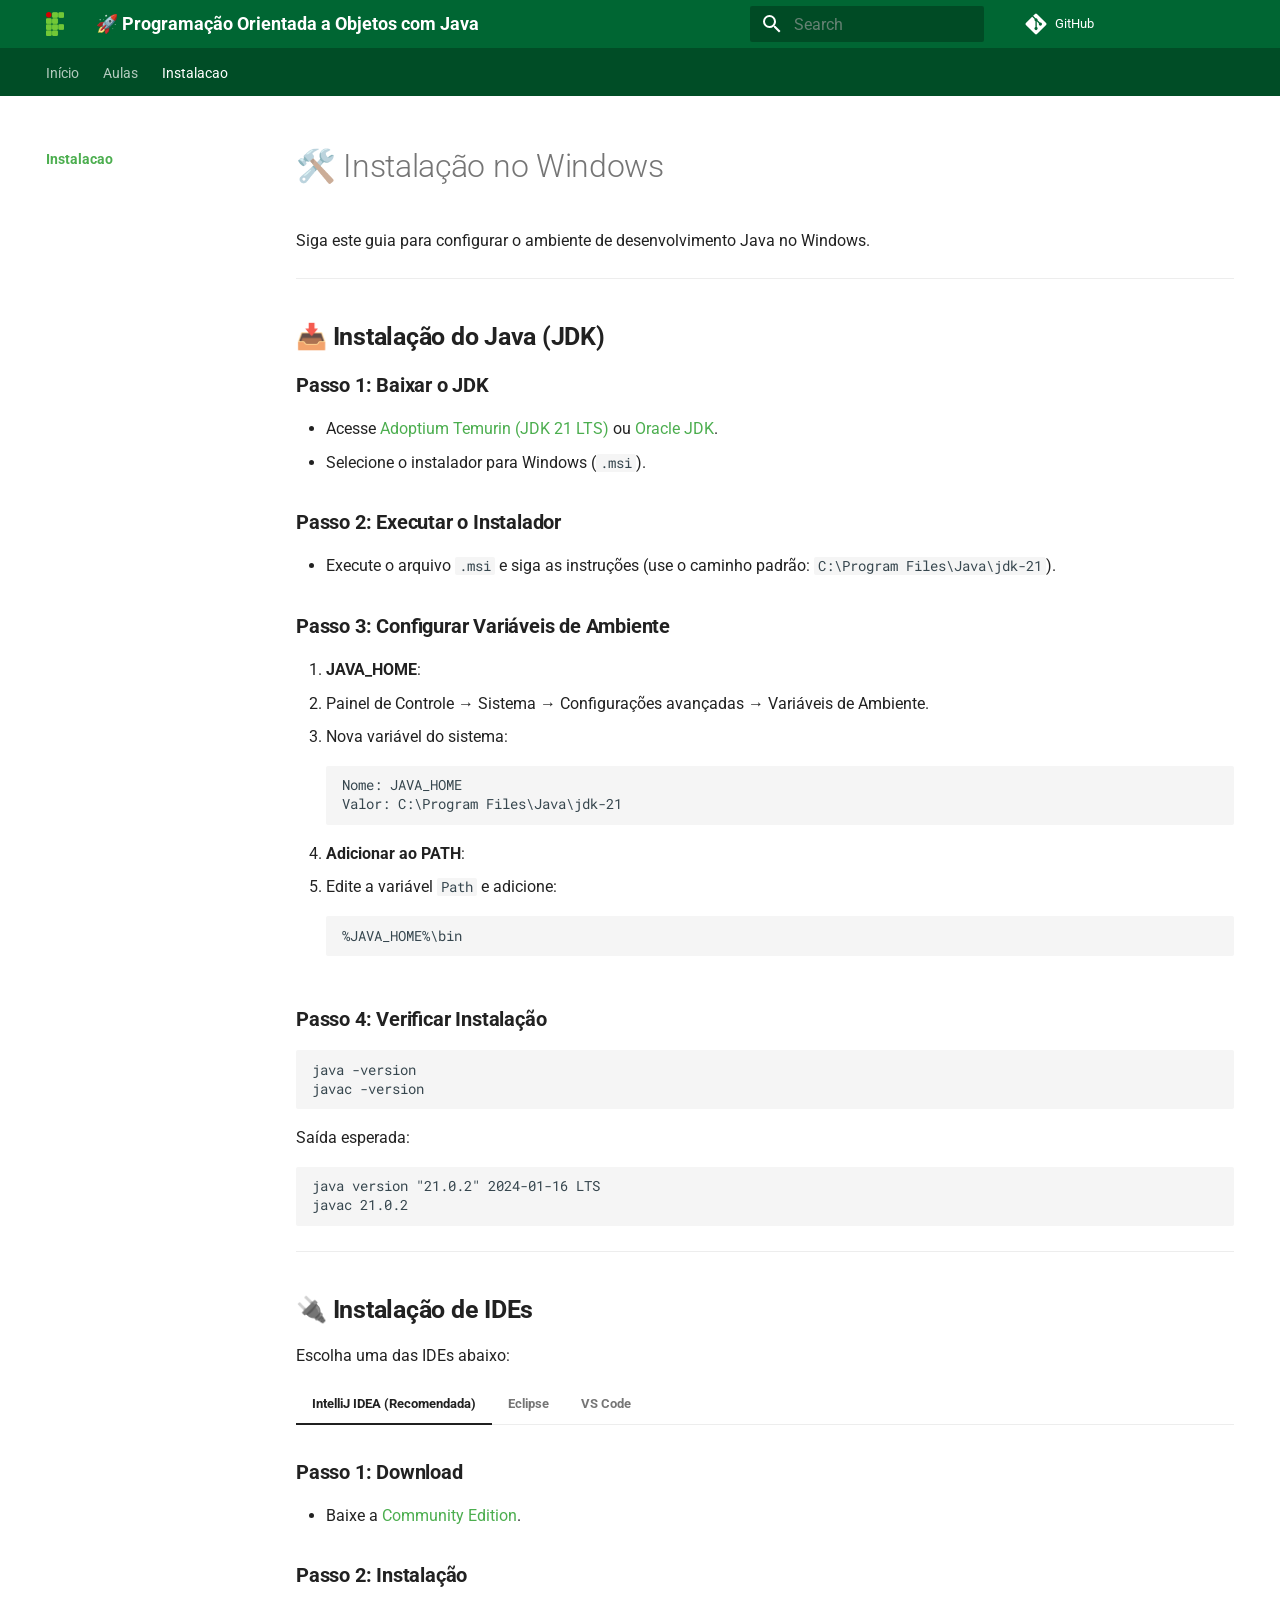
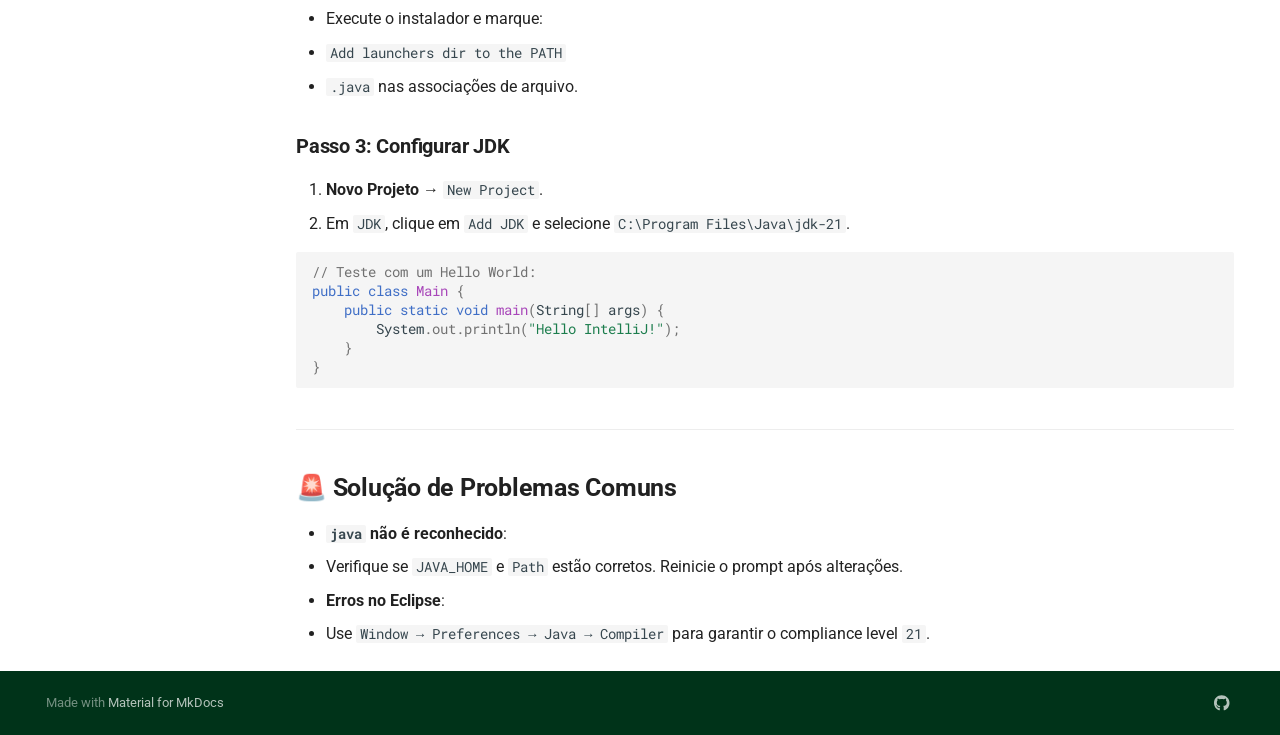
==== commit 146d8266: "Deployed bd4372f with MkDocs version: 1.6.1" ====
--- a/instalacao/index.html
+++ b/instalacao/index.html
@@ -13,7 +13,7 @@
         <link rel="canonical" href="https://lrlucena.github.io/aulas-java/instalacao/">
       
       
-        <link rel="prev" href="../aulas/aula04/">
+        <link rel="prev" href="../aulas/aula05/">
       
       
       
@@ -336,6 +336,8 @@
       
         
       
+        
+      
     
     
     
@@ -451,7 +453,33 @@
   
   
   <span class="md-ellipsis">
-    ⌨️ Aula 04 - Entrada e Saída
+    Aula 04 - 📦 Variáveis
+    
+      <br>
+      <small>Armazenando Dados</small>
+    
+  </span>
+  
+
+      </a>
+    </li>
+  
+
+              
+            
+              
+                
+  
+  
+  
+  
+    <li class="md-nav__item">
+      <a href="../aulas/aula05/" class="md-nav__link">
+        
+  
+  
+  <span class="md-ellipsis">
+    ⌨️ Aula 05 - Entrada e Saída
     
   </span>
   
